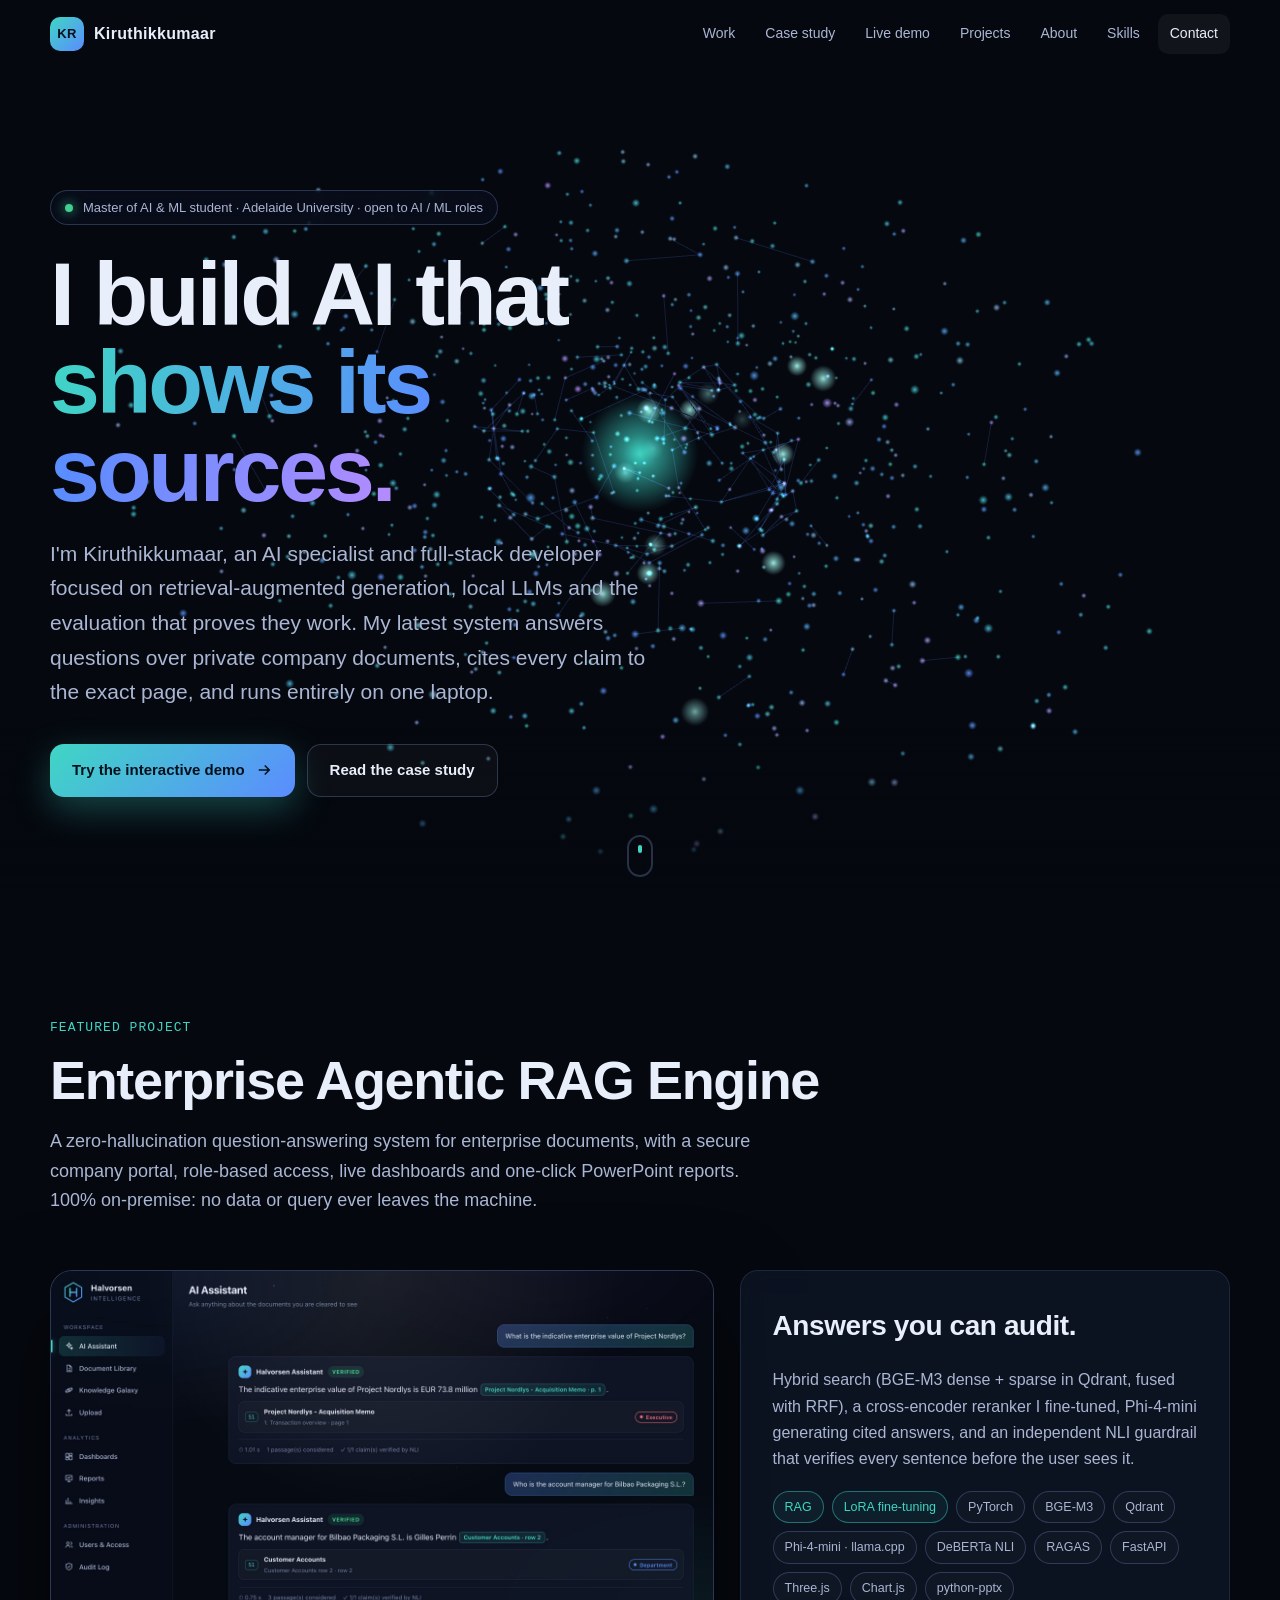
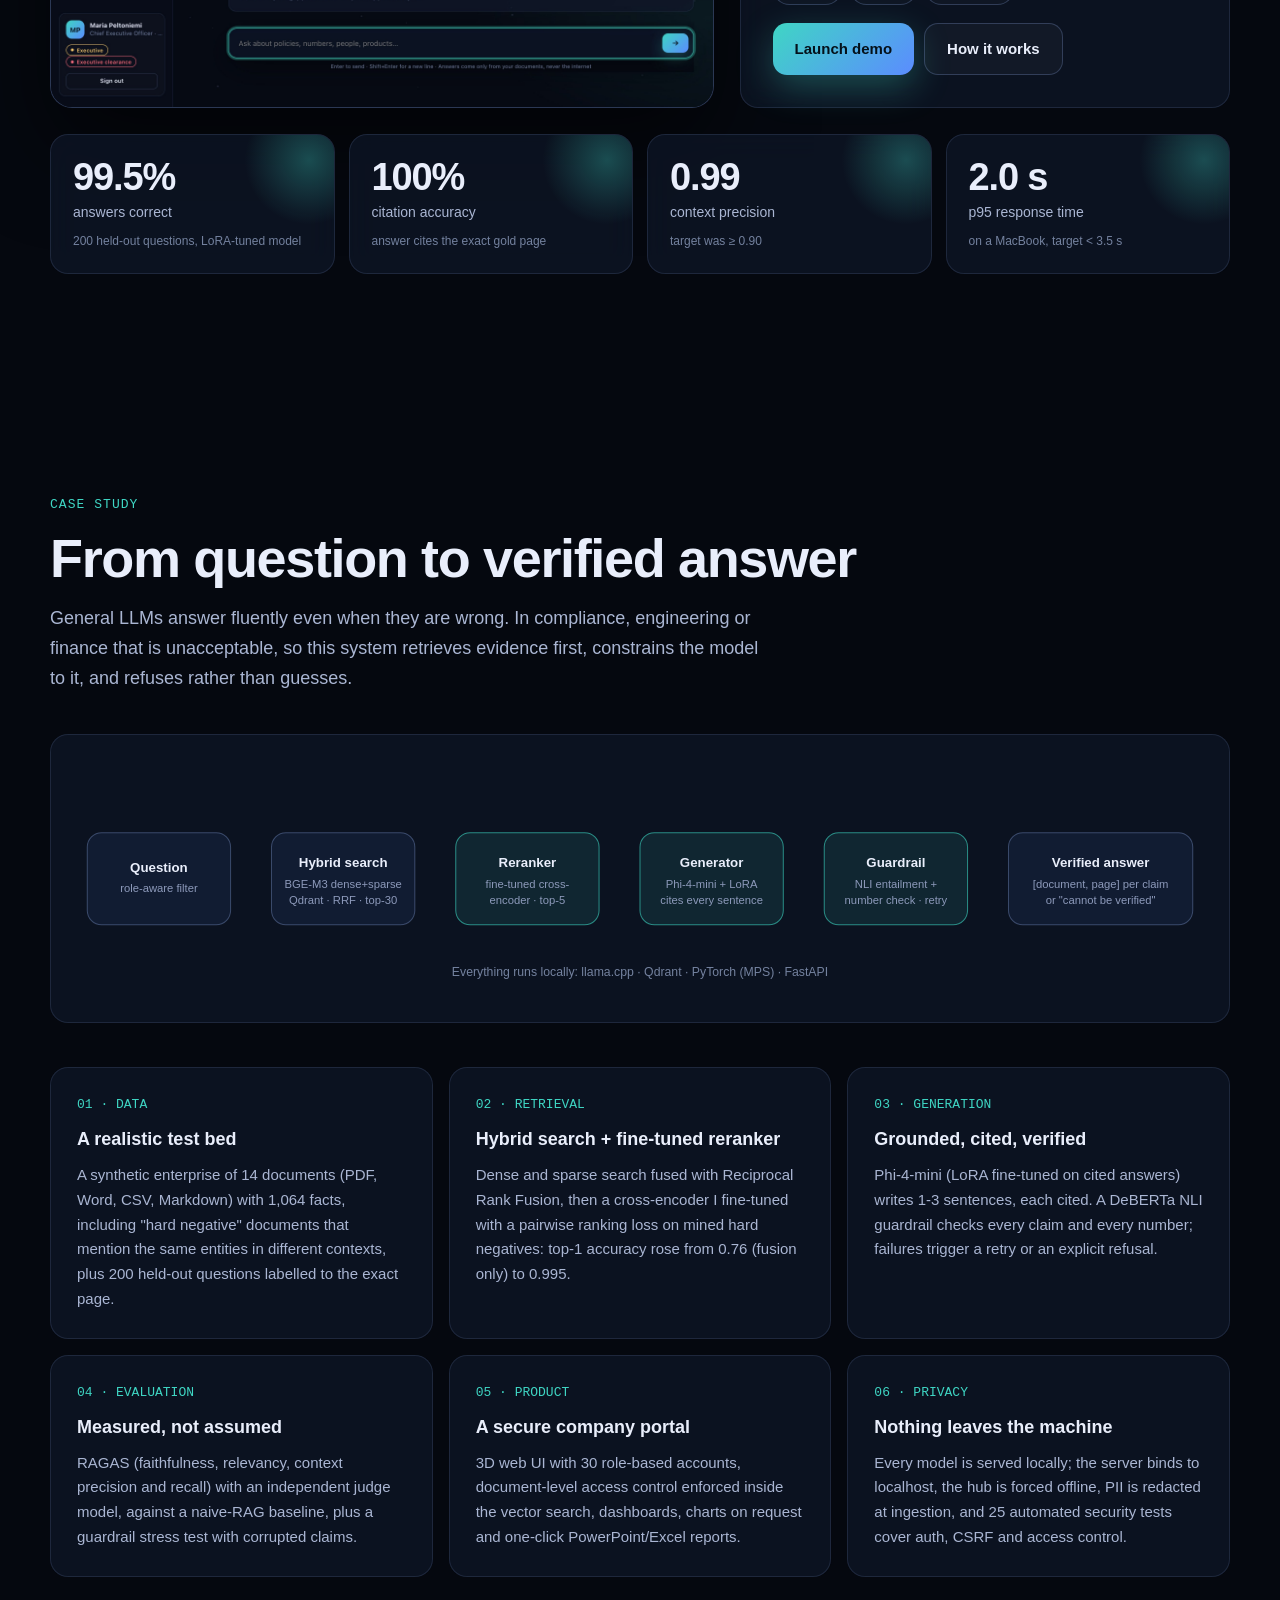
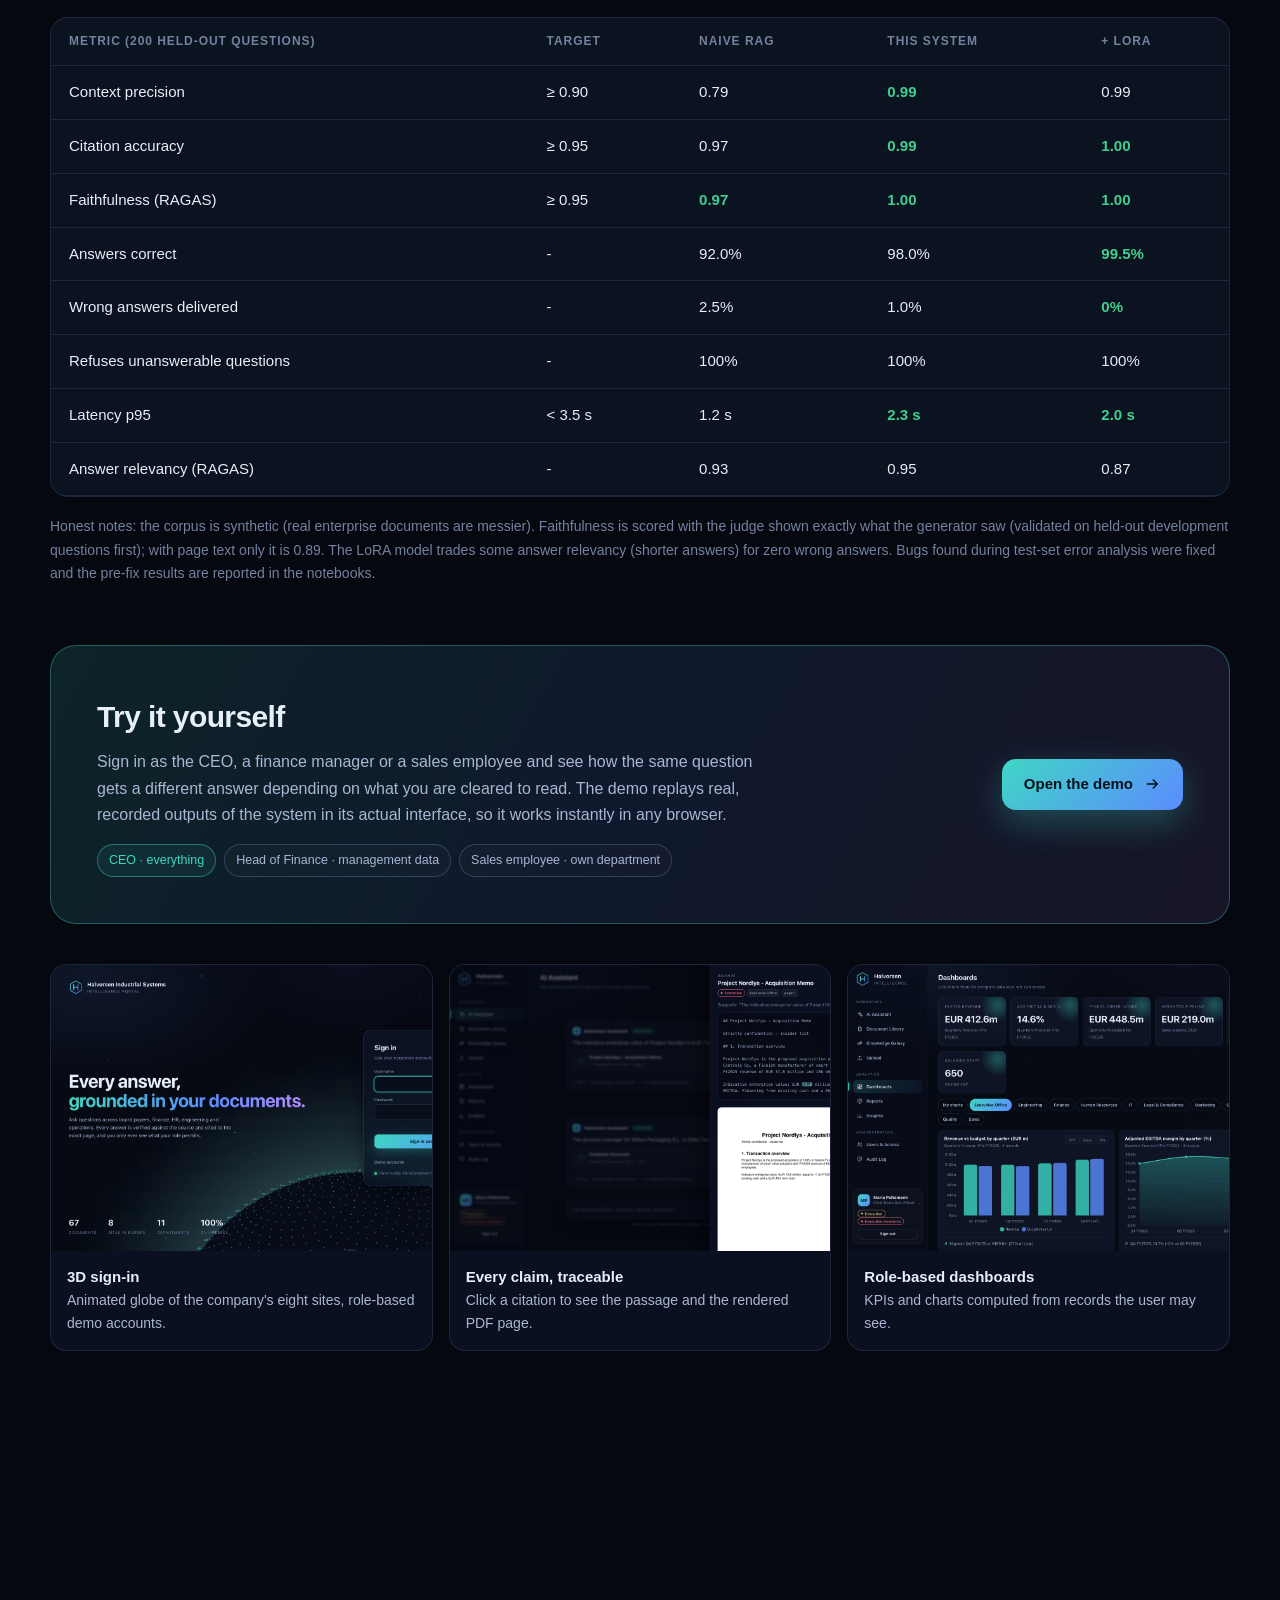
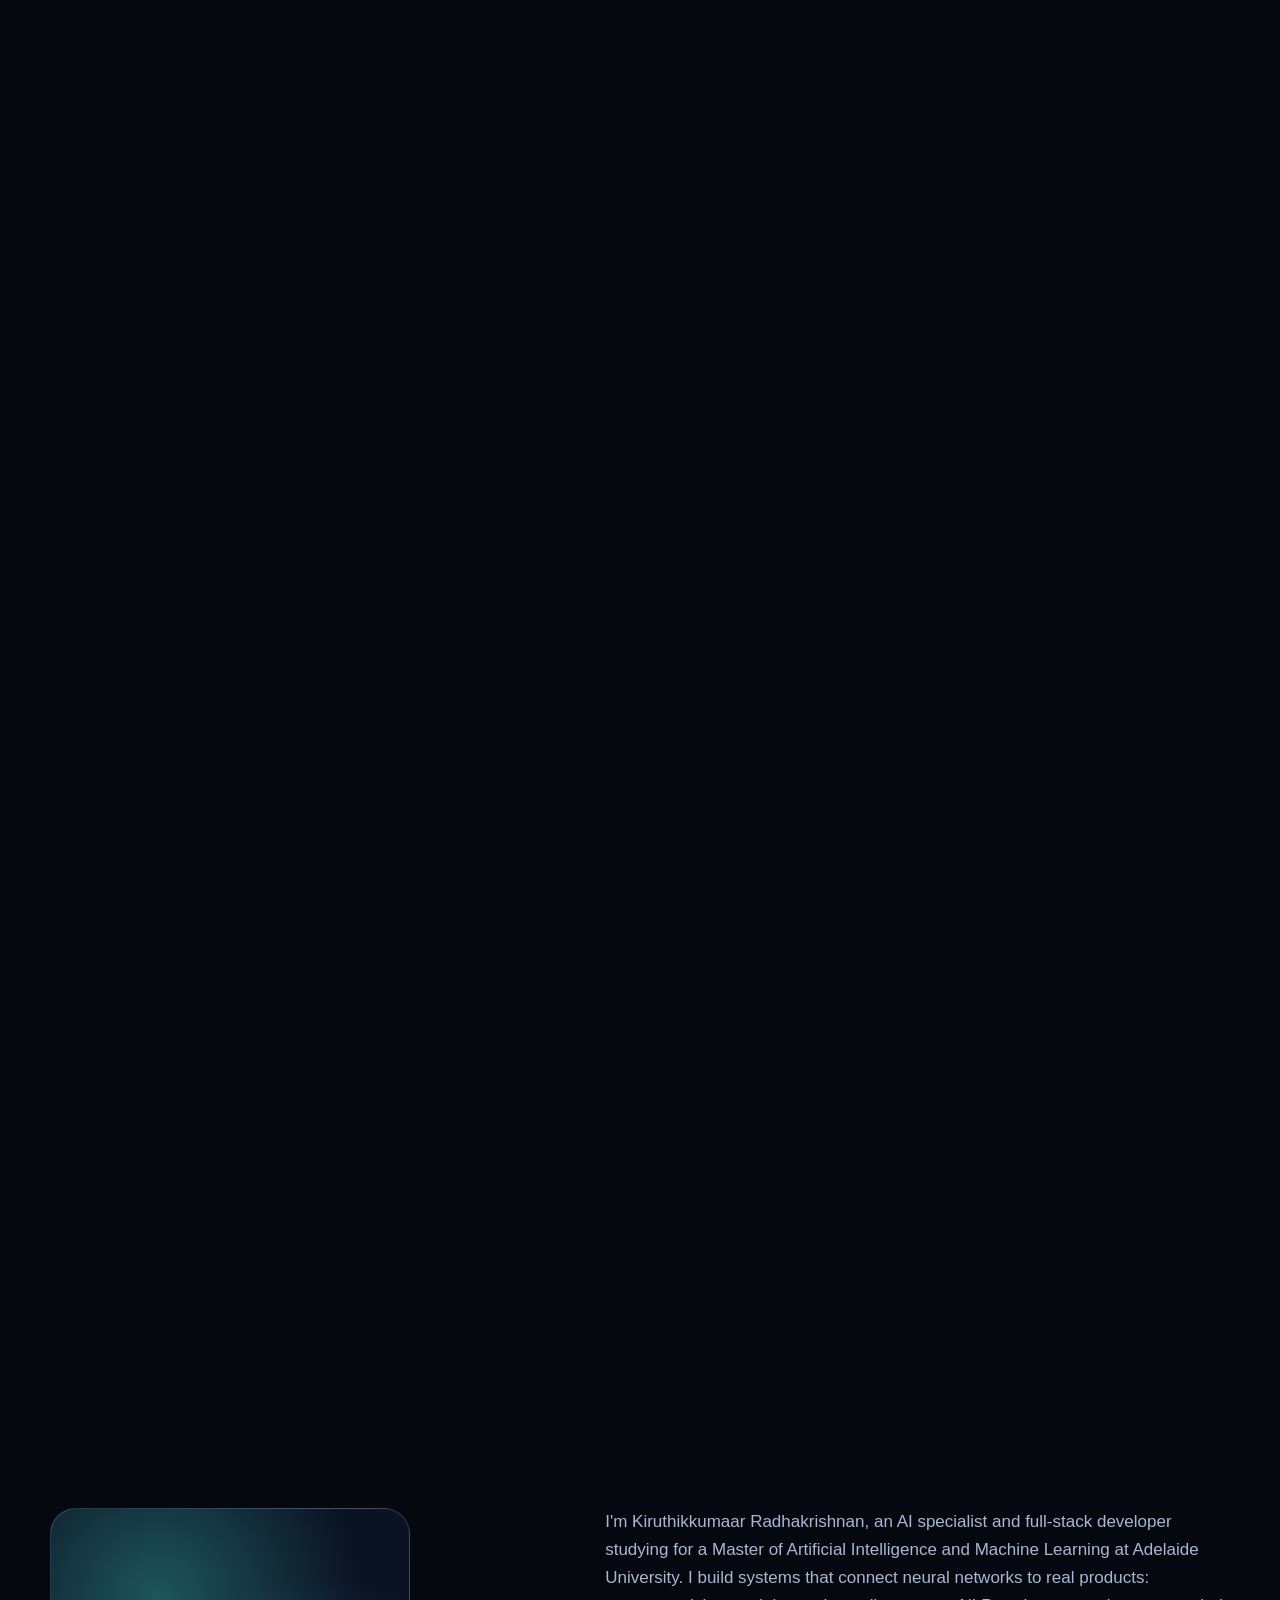
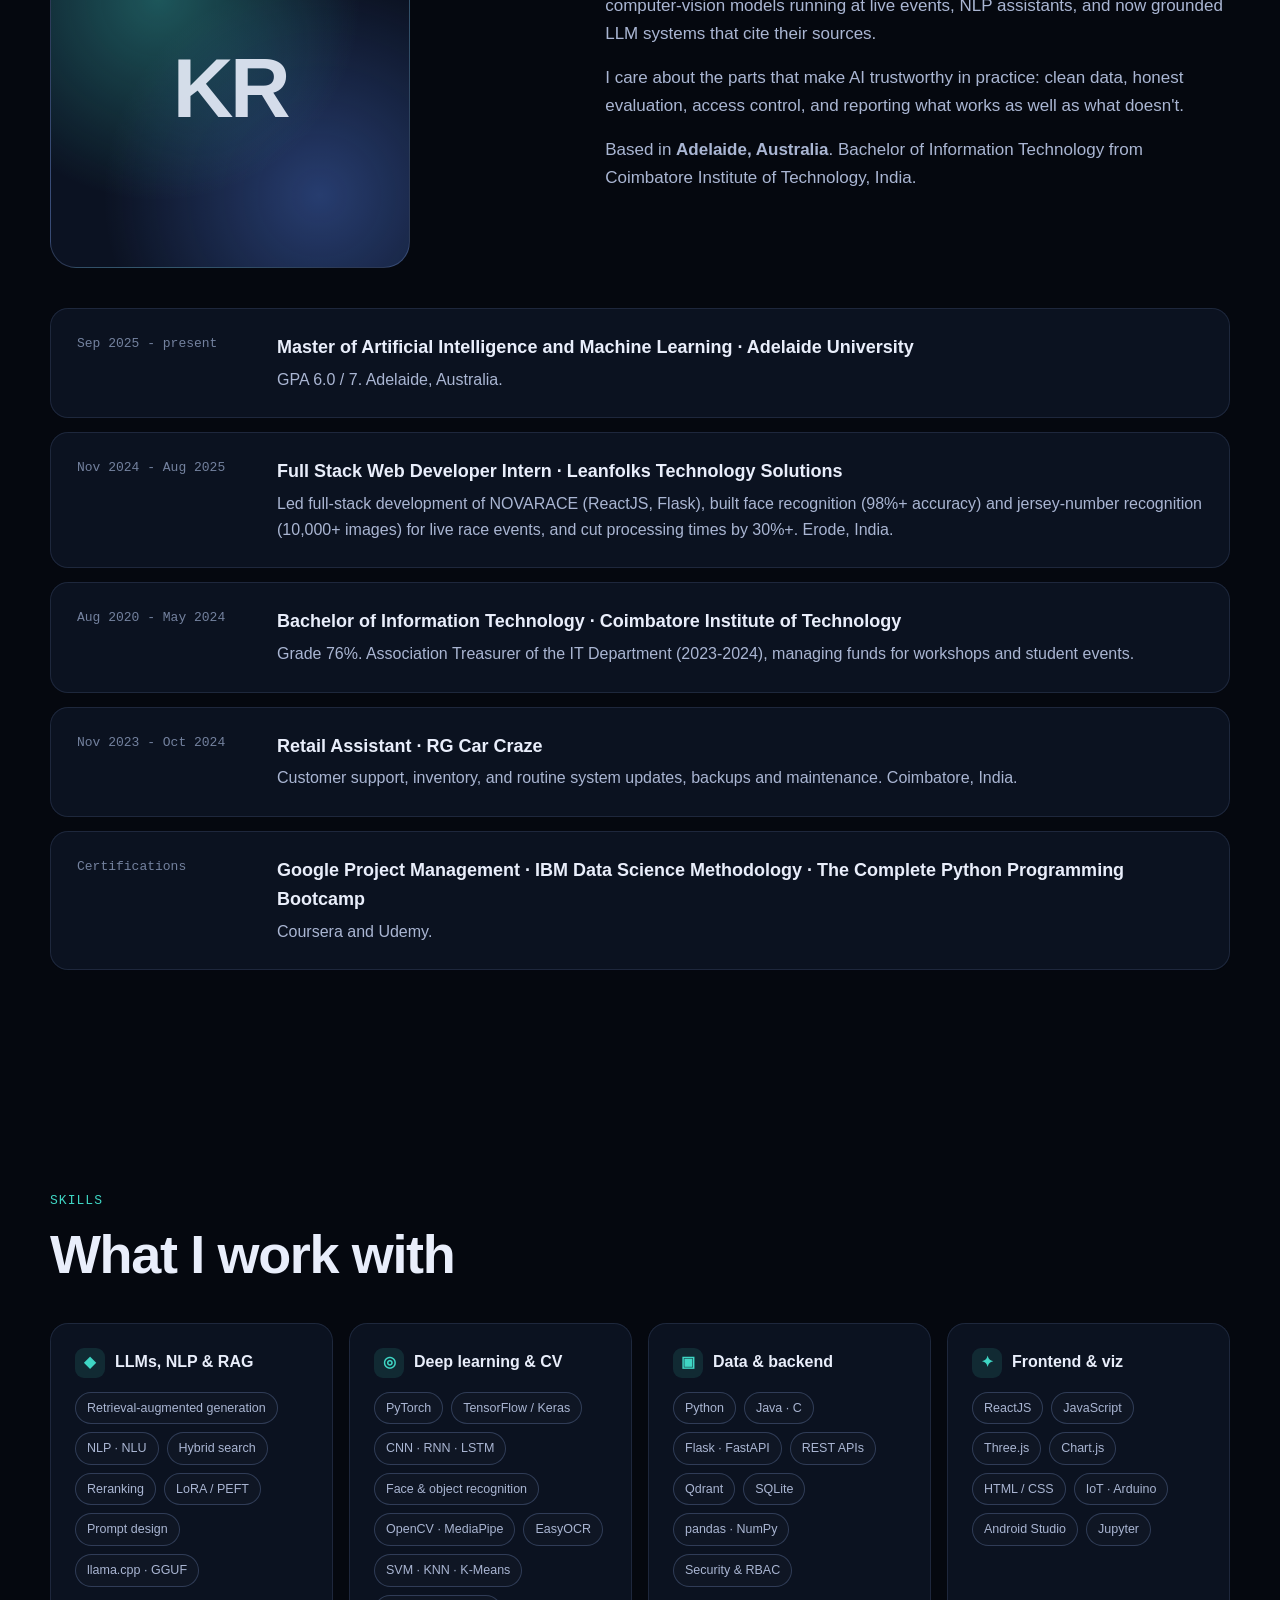
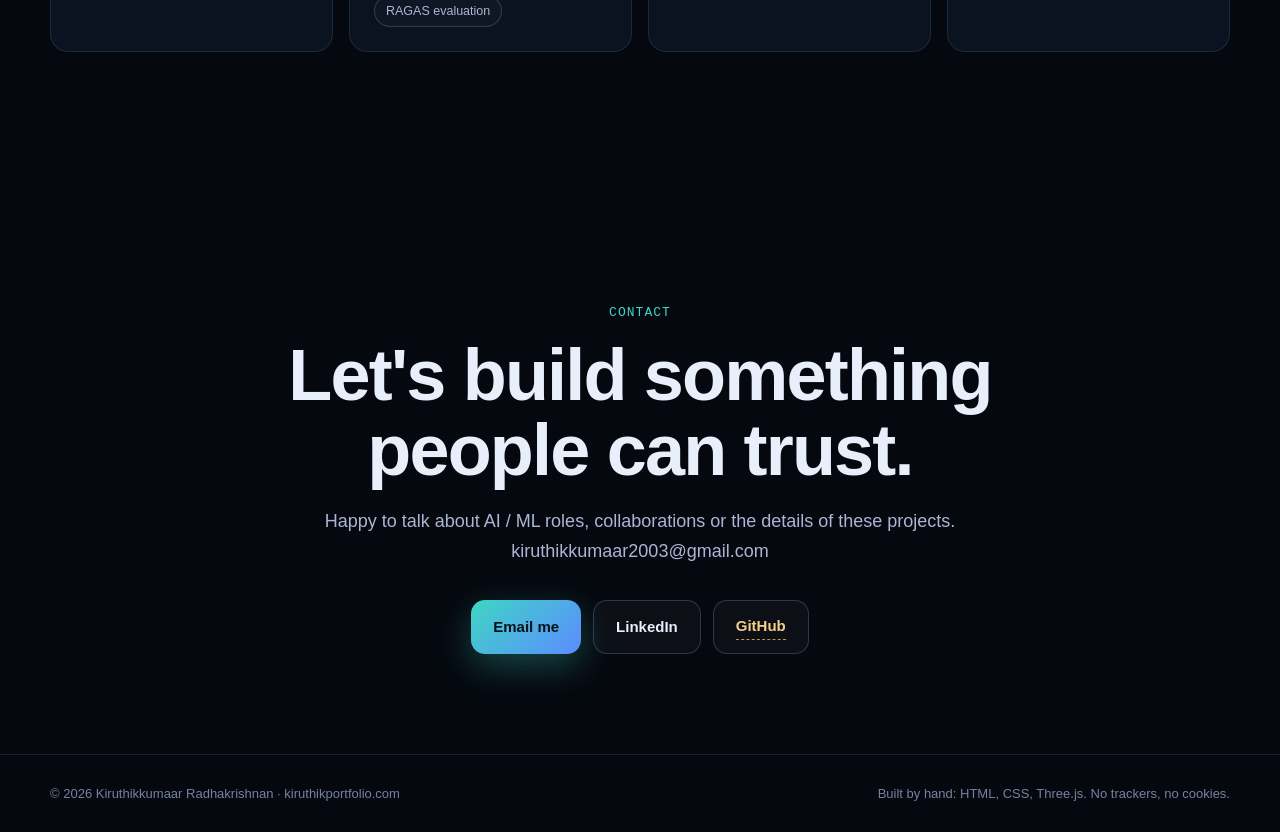
==== index.html @ 386f49ce "Portfolio site with interactive Enterprise Agentic RAG demo Co-Authored-By: Claude Opus 5.5 <noreply" ====
<!doctype html>
<html lang="en">
<head>
<meta charset="utf-8">
<meta name="viewport" content="width=device-width, initial-scale=1">
<title>Kiruthikkumaar Radhakrishnan · AI &amp; ML Engineer</title>
<meta name="description" content="Portfolio of Kiruthikkumaar Radhakrishnan - AI and full-stack engineer building grounded, verifiable LLM systems. Featured: Enterprise Agentic RAG Engine with an interactive demo.">
<meta property="og:title" content="Kiruthikkumaar Radhakrishnan · AI &amp; ML Engineer">
<meta property="og:description" content="Enterprise Agentic RAG Engine - zero-hallucination document intelligence that runs fully on-premise. Try the interactive demo.">
<meta property="og:image" content="https://kiruthikportfolio.com/assets/img/og.jpg">
<meta name="theme-color" content="#05080f">
<link rel="icon" href="data:image/svg+xml,%3Csvg xmlns='http://www.w3.org/2000/svg' viewBox='0 0 64 64'%3E%3Crect width='64' height='64' rx='16' fill='%233fd6c4'/%3E%3Ctext x='32' y='42' font-size='28' font-family='Arial' font-weight='700' text-anchor='middle' fill='%2304111a'%3EK%3C/text%3E%3C/svg%3E">
<link rel="stylesheet" href="assets/css/site.css">
</head>
<body>
<!-- Placeholders still to fill: elements with class="ph" (GitHub links). -->
<header class="nav" id="nav">
  <div class="wrap">
    <a class="logo" href="#top"><i>KR</i><span>Kiruthikkumaar</span></a>
    <nav id="menu">
      <a href="#work">Work</a><a href="#case">Case study</a><a href="#demo">Live demo</a><a href="#projects">Projects</a><a href="#about">About</a><a href="#skills">Skills</a><a href="#contact">Contact</a>
    </nav>
    <button class="menu-btn" id="menu-btn" aria-label="Menu">☰</button>
  </div>
</header>

<main id="top">
  <!-- ============================== HERO ============================== -->
  <section class="hero">
    <canvas id="hero3d" aria-hidden="true"></canvas>
    <div class="wrap">
      <span class="eyebrow"><b></b>Master of AI &amp; ML student · Adelaide University · open to AI / ML roles</span>
      <h1>I build AI that <span class="grad">shows its sources.</span></h1>
      <p class="lead">I'm Kiruthikkumaar, an AI specialist and full-stack developer focused on retrieval-augmented generation, local LLMs and the evaluation that proves they work. My latest system answers questions over private company documents, cites every claim to the exact page, and runs entirely on one laptop.</p>
      <div class="cta">
        <a class="btn primary" href="demo/">Try the interactive demo
          <svg viewBox="0 0 24 24" fill="none" stroke="currentColor" stroke-width="2"><path d="M5 12h13M13 6l6 6-6 6"/></svg></a>
        <a class="btn" href="#case">Read the case study</a>
      </div>
    </div>
    <div class="scroll-cue" aria-hidden="true"></div>
  </section>

  <!-- ============================== FEATURED WORK ============================== -->
  <section id="work">
    <div class="wrap">
      <div class="kicker reveal">Featured project</div>
      <h2 class="reveal">Enterprise Agentic RAG Engine</h2>
      <p class="sub reveal">A zero-hallucination question-answering system for enterprise documents, with a secure company portal, role-based access, live dashboards and one-click PowerPoint reports. 100% on-premise: no data or query ever leaves the machine.</p>

      <div class="feature">
        <a class="shot reveal" href="demo/" aria-label="Open the interactive demo"><img src="assets/img/portal-assistant.jpg" alt="The AI assistant answering with a verified, cited answer"><span class="glare"></span></a>
        <div class="card info reveal">
          <h3>Answers you can audit.</h3>
          <p>Hybrid search (BGE-M3 dense + sparse in Qdrant, fused with RRF), a cross-encoder reranker I fine-tuned, Phi-4-mini generating cited answers, and an independent NLI guardrail that verifies every sentence before the user sees it.</p>
          <div class="chips">
            <span class="chip hl">RAG</span><span class="chip hl">LoRA fine-tuning</span><span class="chip">PyTorch</span><span class="chip">BGE-M3</span><span class="chip">Qdrant</span>
            <span class="chip">Phi-4-mini · llama.cpp</span><span class="chip">DeBERTa NLI</span><span class="chip">RAGAS</span><span class="chip">FastAPI</span><span class="chip">Three.js</span><span class="chip">Chart.js</span><span class="chip">python-pptx</span>
          </div>
          <div style="display:flex;gap:10px;flex-wrap:wrap;margin-top:auto">
            <a class="btn primary" href="demo/">Launch demo</a>
            <a class="btn" href="#case">How it works</a>
          </div>
        </div>
      </div>

      <div class="metrics">
        <div class="card metric reveal"><b data-count="99.5" data-suffix="%">0</b><span>answers correct</span><small>200 held-out questions, LoRA-tuned model</small></div>
        <div class="card metric reveal"><b data-count="100" data-suffix="%">0</b><span>citation accuracy</span><small>answer cites the exact gold page</small></div>
        <div class="card metric reveal"><b data-count="0.99" data-dec="2">0</b><span>context precision</span><small>target was ≥ 0.90</small></div>
        <div class="card metric reveal"><b data-count="2.0" data-dec="1" data-suffix=" s">0</b><span>p95 response time</span><small>on a MacBook, target &lt; 3.5 s</small></div>
      </div>
    </div>
  </section>

  <!-- ============================== CASE STUDY ============================== -->
  <section id="case">
    <div class="wrap">
      <div class="kicker reveal">Case study</div>
      <h2 class="reveal">From question to verified answer</h2>
      <p class="sub reveal">General LLMs answer fluently even when they are wrong. In compliance, engineering or finance that is unacceptable, so this system retrieves evidence first, constrains the model to it, and refuses rather than guesses.</p>

      <div class="card arch reveal">
        <svg viewBox="0 0 1100 230" role="img" aria-label="Pipeline: question, hybrid retrieval, reranker, generator, guardrail, cited answer">
          <defs><linearGradient id="flowgrad" x1="0" x2="1"><stop offset="0" stop-color="#3fd6c4"/><stop offset="1" stop-color="#5b8cff"/></linearGradient></defs>
          <path class="flow" d="M150 115 H190 M330 115 H370 M510 115 H550 M690 115 H730 M870 115 H910"/>
          <g class="node"><rect x="10" y="70" width="140" height="90" rx="14"/><text x="80" y="108" text-anchor="middle">Question</text><text class="s" x="80" y="128" text-anchor="middle">role-aware filter</text></g>
          <g class="node"><rect x="190" y="70" width="140" height="90" rx="14"/><text x="260" y="104" text-anchor="middle">Hybrid search</text><text class="s" x="260" y="124" text-anchor="middle">BGE-M3 dense+sparse</text><text class="s" x="260" y="140" text-anchor="middle">Qdrant · RRF · top-30</text></g>
          <g class="node ai"><rect x="370" y="70" width="140" height="90" rx="14"/><text x="440" y="104" text-anchor="middle">Reranker</text><text class="s" x="440" y="124" text-anchor="middle">fine-tuned cross-</text><text class="s" x="440" y="140" text-anchor="middle">encoder · top-5</text></g>
          <g class="node ai"><rect x="550" y="70" width="140" height="90" rx="14"/><text x="620" y="104" text-anchor="middle">Generator</text><text class="s" x="620" y="124" text-anchor="middle">Phi-4-mini + LoRA</text><text class="s" x="620" y="140" text-anchor="middle">cites every sentence</text></g>
          <g class="node ai"><rect x="730" y="70" width="140" height="90" rx="14"/><text x="800" y="104" text-anchor="middle">Guardrail</text><text class="s" x="800" y="124" text-anchor="middle">NLI entailment +</text><text class="s" x="800" y="140" text-anchor="middle">number check · retry</text></g>
          <g class="node"><rect x="910" y="70" width="180" height="90" rx="14"/><text x="1000" y="104" text-anchor="middle">Verified answer</text><text class="s" x="1000" y="124" text-anchor="middle">[document, page] per claim</text><text class="s" x="1000" y="140" text-anchor="middle">or "cannot be verified"</text></g>
          <text x="550" y="210" text-anchor="middle" fill="#74829f" font-size="12">Everything runs locally: llama.cpp · Qdrant · PyTorch (MPS) · FastAPI</text>
        </svg>
      </div>

      <div class="steps">
        <div class="card step reveal"><div class="n">01 · DATA</div><h4>A realistic test bed</h4><p>A synthetic enterprise of 14 documents (PDF, Word, CSV, Markdown) with 1,064 facts, including "hard negative" documents that mention the same entities in different contexts, plus 200 held-out questions labelled to the exact page.</p></div>
        <div class="card step reveal"><div class="n">02 · RETRIEVAL</div><h4>Hybrid search + fine-tuned reranker</h4><p>Dense and sparse search fused with Reciprocal Rank Fusion, then a cross-encoder I fine-tuned with a pairwise ranking loss on mined hard negatives: top-1 accuracy rose from 0.76 (fusion only) to 0.995.</p></div>
        <div class="card step reveal"><div class="n">03 · GENERATION</div><h4>Grounded, cited, verified</h4><p>Phi-4-mini (LoRA fine-tuned on cited answers) writes 1-3 sentences, each cited. A DeBERTa NLI guardrail checks every claim and every number; failures trigger a retry or an explicit refusal.</p></div>
        <div class="card step reveal"><div class="n">04 · EVALUATION</div><h4>Measured, not assumed</h4><p>RAGAS (faithfulness, relevancy, context precision and recall) with an independent judge model, against a naive-RAG baseline, plus a guardrail stress test with corrupted claims.</p></div>
        <div class="card step reveal"><div class="n">05 · PRODUCT</div><h4>A secure company portal</h4><p>3D web UI with 30 role-based accounts, document-level access control enforced inside the vector search, dashboards, charts on request and one-click PowerPoint/Excel reports.</p></div>
        <div class="card step reveal"><div class="n">06 · PRIVACY</div><h4>Nothing leaves the machine</h4><p>Every model is served locally; the server binds to localhost, the hub is forced offline, PII is redacted at ingestion, and 25 automated security tests cover auth, CSRF and access control.</p></div>
      </div>

      <div class="card results reveal">
        <table>
          <thead><tr><th>Metric (200 held-out questions)</th><th>Target</th><th>Naive RAG</th><th>This system</th><th>+ LoRA</th></tr></thead>
          <tbody id="results-body">
            <tr><td>Context precision</td><td>≥ 0.90</td><td class="num">0.79</td><td class="num"><span class="ok">0.99</span></td><td class="num">0.99</td></tr>
            <tr><td>Citation accuracy</td><td>≥ 0.95</td><td class="num">0.97</td><td class="num"><span class="ok">0.99</span></td><td class="num"><span class="ok">1.00</span></td></tr>
            <tr><td>Faithfulness (RAGAS)</td><td>≥ 0.95</td><td class="num" data-k="faith_naive">…</td><td class="num" data-k="faith_full">…</td><td class="num" data-k="faith_lora">…</td></tr>
            <tr><td>Answers correct</td><td>-</td><td class="num">92.0%</td><td class="num">98.0%</td><td class="num"><span class="ok">99.5%</span></td></tr>
            <tr><td>Wrong answers delivered</td><td>-</td><td class="num">2.5%</td><td class="num">1.0%</td><td class="num"><span class="ok">0%</span></td></tr>
            <tr><td>Refuses unanswerable questions</td><td>-</td><td class="num">100%</td><td class="num">100%</td><td class="num">100%</td></tr>
            <tr><td>Latency p95</td><td>&lt; 3.5 s</td><td class="num">1.2 s</td><td class="num"><span class="ok">2.3 s</span></td><td class="num"><span class="ok">2.0 s</span></td></tr>
            <tr><td>Answer relevancy (RAGAS)</td><td>-</td><td class="num">0.93</td><td class="num">0.95</td><td class="num">0.87</td></tr>
          </tbody>
        </table>
      </div>
      <p class="note reveal">Honest notes: the corpus is synthetic (real enterprise documents are messier). Faithfulness is scored with the judge shown exactly what the generator saw (validated on held-out development questions first); with page text only it is 0.89. The LoRA model trades some answer relevancy (shorter answers) for zero wrong answers. Bugs found during test-set error analysis were fixed and the pre-fix results are reported in the notebooks.</p>

      <div class="demo-band reveal" id="demo">
        <div>
          <h3>Try it yourself</h3>
          <p>Sign in as the CEO, a finance manager or a sales employee and see how the same question gets a different answer depending on what you are cleared to read. The demo replays real, recorded outputs of the system in its actual interface, so it works instantly in any browser.</p>
          <div class="roles"><span class="chip hl">CEO · everything</span><span class="chip">Head of Finance · management data</span><span class="chip">Sales employee · own department</span></div>
        </div>
        <a class="btn primary" href="demo/">Open the demo
          <svg viewBox="0 0 24 24" fill="none" stroke="currentColor" stroke-width="2"><path d="M5 12h13M13 6l6 6-6 6"/></svg></a>
      </div>

      <div class="gallery">
        <figure class="reveal"><img src="assets/img/portal-login.jpg" alt="3D sign-in page with globe of company sites" loading="lazy"><figcaption><b>3D sign-in</b>Animated globe of the company's eight sites, role-based demo accounts.</figcaption></figure>
        <figure class="reveal"><img src="assets/img/portal-citation.jpg" alt="Source drawer showing the cited PDF page" loading="lazy"><figcaption><b>Every claim, traceable</b>Click a citation to see the passage and the rendered PDF page.</figcaption></figure>
        <figure class="reveal"><img src="assets/img/portal-dashboard.jpg" alt="Executive dashboard with KPI tiles and charts" loading="lazy"><figcaption><b>Role-based dashboards</b>KPIs and charts computed from records the user may see.</figcaption></figure>
        <figure class="reveal"><img src="assets/img/portal-chart.jpg" alt="Chart generated in the assistant chat" loading="lazy"><figcaption><b>Charts on request</b>"Top 10 customers by revenue as a chart" - computed, never generated.</figcaption></figure>
        <figure class="reveal"><img src="assets/img/portal-galaxy.jpg" alt="3D knowledge galaxy of documents" loading="lazy"><figcaption><b>Knowledge galaxy</b>Accessible documents in 3D, clustered by department.</figcaption></figure>
        <figure class="reveal"><img src="assets/img/portal-reports.jpg" alt="One-click PowerPoint and Excel reports" loading="lazy"><figcaption><b>One-click reports</b>Board-ready PowerPoint decks with editable charts.</figcaption></figure>
      </div>
    </div>
  </section>

  <!-- ============================== MORE PROJECTS ============================== -->
  <section id="projects">
    <div class="wrap">
      <div class="kicker reveal">More projects</div>
      <h2 class="reveal">Computer vision, NLP and full-stack AI</h2>
      <p class="sub reveal">Systems I have built in industry and at university, from face recognition at live events to voice assistants.</p>
      <div class="steps">
        <div class="card step reveal"><div class="n">LEANFOLKS · PRODUCTION</div><h4>NOVARACE race platform</h4><p>Full-stack race management platform (ReactJS + Flask) serving thousands of users; optimised databases and APIs cut image retrieval and race-timing processing by 30%+.</p>
          <div class="chips" style="margin-top:14px"><span class="chip">ReactJS</span><span class="chip">Flask</span><span class="chip">REST APIs</span></div></div>
        <div class="card step reveal"><div class="n">LEANFOLKS · COMPUTER VISION</div><h4>Face recognition for live events</h4><p>Participant identification with HOG, linear SVM and deep metric learning (ResNet), reaching 98%+ accuracy during live races.</p>
          <div class="chips" style="margin-top:14px"><span class="chip">HOG</span><span class="chip">SVM</span><span class="chip">ResNet</span><span class="chip">Deep metric learning</span></div></div>
        <div class="card step reveal"><div class="n">LEANFOLKS · OCR</div><h4>Jersey number recognition</h4><p>K-Means, HOG + ELM and EasyOCR pipeline that processes 10,000+ race photos automatically with minimal manual work.</p>
          <div class="chips" style="margin-top:14px"><span class="chip">EasyOCR</span><span class="chip">K-Means</span><span class="chip">ELM</span></div></div>
        <div class="card step reveal"><div class="n">UNIVERSITY · FINANCE</div><h4>Invest With Confidence</h4><p>Next-day stock price forecasting with LSTM and dense networks on decades of market data (YFinance), combined with news sentiment from NLTK VADER.</p>
          <div class="chips" style="margin-top:14px"><span class="chip">Keras LSTM</span><span class="chip">Time series</span><span class="chip">NLP sentiment</span></div></div>
        <div class="card step reveal"><div class="n">UNIVERSITY · POSE ESTIMATION</div><h4>AI Fitness Tracker</h4><p>Real-time form checking and rep counting for squats, push-ups and planks with MediaPipe BlazePose and OpenCV, spoken feedback and a SQLite workout log.</p>
          <div class="chips" style="margin-top:14px"><span class="chip">MediaPipe</span><span class="chip">OpenCV</span><span class="chip">pyttsx3</span></div></div>
        <div class="card step reveal"><div class="n">UNIVERSITY · NLU</div><h4>Multilingual voice shopping assistant</h4><p>Intent recognition with neural networks, TF-IDF and Naive Bayes, a multilingual speech interface and voice-driven product recommendations.</p>
          <div class="chips" style="margin-top:14px"><span class="chip">TensorFlow</span><span class="chip">NLU</span><span class="chip">Speech</span></div></div>
      </div>
    </div>
  </section>

  <!-- ============================== ABOUT ============================== -->
  <section id="about">
    <div class="wrap">
      <div class="kicker reveal">About</div>
      <h2 class="reveal">Engineering trust into AI</h2>
      <div class="about">
        <div class="portrait reveal" aria-hidden="true">KR</div>
        <div class="reveal">
          <p>I'm Kiruthikkumaar Radhakrishnan, an AI specialist and full-stack developer studying for a Master of Artificial Intelligence and Machine Learning at Adelaide University. I build systems that connect neural networks to real products: computer-vision models running at live events, NLP assistants, and now grounded LLM systems that cite their sources.</p>
          <p>I care about the parts that make AI trustworthy in practice: clean data, honest evaluation, access control, and reporting what works as well as what doesn't.</p>
          <p>Based in <b>Adelaide, Australia</b>. Bachelor of Information Technology from Coimbatore Institute of Technology, India.</p>
        </div>
      </div>
      <div class="timeline" id="experience">
        <div class="card tl reveal"><div class="when">Sep 2025 - present</div><div><h4>Master of Artificial Intelligence and Machine Learning · Adelaide University</h4><p>GPA 6.0 / 7. Adelaide, Australia.</p></div></div>
        <div class="card tl reveal"><div class="when">Nov 2024 - Aug 2025</div><div><h4>Full Stack Web Developer Intern · Leanfolks Technology Solutions</h4><p>Led full-stack development of NOVARACE (ReactJS, Flask), built face recognition (98%+ accuracy) and jersey-number recognition (10,000+ images) for live race events, and cut processing times by 30%+. Erode, India.</p></div></div>
        <div class="card tl reveal"><div class="when">Aug 2020 - May 2024</div><div><h4>Bachelor of Information Technology · Coimbatore Institute of Technology</h4><p>Grade 76%. Association Treasurer of the IT Department (2023-2024), managing funds for workshops and student events.</p></div></div>
        <div class="card tl reveal"><div class="when">Nov 2023 - Oct 2024</div><div><h4>Retail Assistant · RG Car Craze</h4><p>Customer support, inventory, and routine system updates, backups and maintenance. Coimbatore, India.</p></div></div>
        <div class="card tl reveal"><div class="when">Certifications</div><div><h4>Google Project Management · IBM Data Science Methodology · The Complete Python Programming Bootcamp</h4><p>Coursera and Udemy.</p></div></div>
      </div>
    </div>
  </section>

  <!-- ============================== SKILLS ============================== -->
  <section id="skills">
    <div class="wrap">
      <div class="kicker reveal">Skills</div>
      <h2 class="reveal">What I work with</h2>
      <div class="skills">
        <div class="card skill reveal"><h4><i>◆</i>LLMs, NLP &amp; RAG</h4><div class="chips"><span class="chip">Retrieval-augmented generation</span><span class="chip">NLP · NLU</span><span class="chip">Hybrid search</span><span class="chip">Reranking</span><span class="chip">LoRA / PEFT</span><span class="chip">Prompt design</span><span class="chip">llama.cpp · GGUF</span></div></div>
        <div class="card skill reveal"><h4><i>◎</i>Deep learning &amp; CV</h4><div class="chips"><span class="chip">PyTorch</span><span class="chip">TensorFlow / Keras</span><span class="chip">CNN · RNN · LSTM</span><span class="chip">Face &amp; object recognition</span><span class="chip">OpenCV · MediaPipe</span><span class="chip">EasyOCR</span><span class="chip">SVM · KNN · K-Means</span><span class="chip">RAGAS evaluation</span></div></div>
        <div class="card skill reveal"><h4><i>▣</i>Data &amp; backend</h4><div class="chips"><span class="chip">Python</span><span class="chip">Java · C</span><span class="chip">Flask · FastAPI</span><span class="chip">REST APIs</span><span class="chip">Qdrant</span><span class="chip">SQLite</span><span class="chip">pandas · NumPy</span><span class="chip">Security &amp; RBAC</span></div></div>
        <div class="card skill reveal"><h4><i>✦</i>Frontend &amp; viz</h4><div class="chips"><span class="chip">ReactJS</span><span class="chip">JavaScript</span><span class="chip">Three.js</span><span class="chip">Chart.js</span><span class="chip">HTML / CSS</span><span class="chip">IoT · Arduino</span><span class="chip">Android Studio</span><span class="chip">Jupyter</span></div></div>
      </div>
    </div>
  </section>

  <!-- ============================== CONTACT ============================== -->
  <section class="contact" id="contact">
    <div class="wrap">
      <div class="kicker reveal">Contact</div>
      <h2 class="reveal">Let's build something<br>people can trust.</h2>
      <p class="sub reveal" style="margin:0 auto">Happy to talk about AI / ML roles, collaborations or the details of these projects. kiruthikkumaar2003@gmail.com</p>
      <div class="links reveal">
        <a class="btn primary" href="mailto:kiruthikkumaar2003@gmail.com">Email me</a>
        <a class="btn" href="https://www.linkedin.com/in/kiruthikkumaar-r/" target="_blank" rel="noopener">LinkedIn</a>
        <a class="btn" href="https://github.com/YOUR-USERNAME" title="Edit: GitHub URL"><span class="ph">GitHub</span></a>
      </div>
    </div>
  </section>
</main>

<footer><div class="wrap"><span>© <span id="year"></span> Kiruthikkumaar Radhakrishnan · kiruthikportfolio.com</span><span>Built by hand: HTML, CSS, Three.js. No trackers, no cookies.</span></div></footer>
<script type="module" src="assets/js/site.js"></script>
</body>
</html>
---- assets/css/site.css ----
:root {
  --bg: #05080f; --bg2: #0a1020; --panel: rgba(15, 23, 41, .7); --line: rgba(140, 170, 230, .14); --line2: rgba(140, 170, 230, .26);
  --ink: #e9eefb; --ink2: #aab6d3; --ink3: #74829f; --a: #3fd6c4; --b: #5b8cff; --c: #b48cff; --glow: rgba(63, 214, 196, .3);
  --font: -apple-system, BlinkMacSystemFont, "SF Pro Display", "Segoe UI", Inter, Roboto, "Helvetica Neue", sans-serif;
  --mono: "SF Mono", ui-monospace, Menlo, Consolas, monospace; --ease: cubic-bezier(.2, .8, .2, 1); --r: 18px;
}
* { box-sizing: border-box; }
html { scroll-behavior: smooth; }
body { margin: 0; background: var(--bg); color: var(--ink); font: 16px/1.65 var(--font); -webkit-font-smoothing: antialiased; overflow-x: hidden; }
a { color: inherit; }
img { max-width: 100%; display: block; }
::selection { background: var(--glow); }
.wrap { width: min(1180px, calc(100% - 32px)); margin: 0 auto; }
.ph { border-bottom: 1px dashed rgba(242, 184, 75, .8); color: #f6cf86; cursor: help; }   /* placeholder text to replace */

/* nav */
.nav { position: fixed; inset: 0 0 auto; z-index: 50; transition: background .3s, border-color .3s, backdrop-filter .3s; border-bottom: 1px solid transparent; }
.nav.scrolled { background: rgba(5, 8, 15, .72); backdrop-filter: blur(16px) saturate(150%); -webkit-backdrop-filter: blur(16px) saturate(150%); border-color: var(--line); }
.nav .wrap { display: flex; align-items: center; gap: 28px; height: 68px; }
.logo { display: flex; align-items: center; gap: 10px; font-weight: 700; text-decoration: none; letter-spacing: .02em; }
.logo i { width: 34px; height: 34px; border-radius: 10px; display: grid; place-items: center; font-style: normal; font-size: 13px; color: #04111a;
  background: linear-gradient(135deg, var(--a), var(--b)); }
.nav nav { margin-left: auto; display: flex; gap: 6px; }
.nav nav a { text-decoration: none; color: var(--ink2); font-size: 14px; padding: 8px 12px; border-radius: 10px; transition: color .2s, background .2s; }
.nav nav a:hover, .nav nav a.on { color: var(--ink); background: rgba(255, 255, 255, .05); }
.btn { display: inline-flex; align-items: center; gap: 10px; padding: 13px 22px; border-radius: 14px; font-weight: 600; text-decoration: none; font-size: 15px;
  border: 1px solid var(--line2); background: rgba(255, 255, 255, .03); transition: transform .2s var(--ease), box-shadow .2s, border-color .2s, background .2s; }
.btn:hover { transform: translateY(-2px); border-color: var(--a); }
.btn.primary { border: 0; color: #04111a; background: linear-gradient(135deg, var(--a), var(--b)); box-shadow: 0 12px 36px rgba(63, 214, 196, .3); }
.btn.primary:hover { box-shadow: 0 18px 46px rgba(63, 214, 196, .45); }
.btn svg { width: 18px; height: 18px; }
.menu-btn { display: none; }

/* hero */
.hero { position: relative; min-height: 100vh; display: flex; align-items: center; overflow: hidden; }
#hero3d { position: absolute; inset: 0; width: 100%; height: 100%; }
.hero::after { content: ""; position: absolute; inset: auto 0 0; height: 180px; background: linear-gradient(transparent, var(--bg)); pointer-events: none; }
.hero .wrap { position: relative; z-index: 2; padding-top: 80px; pointer-events: none; }
.hero .wrap > * { pointer-events: auto; }
.eyebrow { display: inline-flex; align-items: center; gap: 10px; padding: 6px 14px; border-radius: 99px; border: 1px solid var(--line2); background: rgba(10, 16, 32, .6);
  font-size: 13px; color: var(--ink2); backdrop-filter: blur(8px); }
.eyebrow b { width: 8px; height: 8px; border-radius: 50%; background: #3fcf8e; box-shadow: 0 0 12px #3fcf8e; }
.hero h1 { font-size: clamp(42px, 7vw, 92px); line-height: .98; letter-spacing: -.035em; margin: 26px 0 22px; font-weight: 750; max-width: 13ch; }
.hero h1 .grad { background: linear-gradient(100deg, var(--a), var(--b) 55%, var(--c)); -webkit-background-clip: text; background-clip: text; color: transparent; }
.hero p.lead { font-size: clamp(17px, 1.8vw, 21px); color: var(--ink2); max-width: 620px; margin: 0 0 34px; }
.hero .cta { display: flex; flex-wrap: wrap; gap: 12px; }
.scroll-cue { position: absolute; left: 50%; bottom: 30px; z-index: 3; transform: translateX(-50%); width: 26px; height: 42px; border: 2px solid var(--line2); border-radius: 14px; }
.scroll-cue::after { content: ""; position: absolute; left: 50%; top: 8px; width: 4px; height: 8px; margin-left: -2px; border-radius: 2px; background: var(--a); animation: cue 1.8s infinite; }
@keyframes cue { 60% { transform: translateY(12px); opacity: 0; } 100% { opacity: 0; } }

/* sections */
section { padding: 110px 0; position: relative; }
.kicker { font-family: var(--mono); font-size: 13px; color: var(--a); letter-spacing: .08em; text-transform: uppercase; margin-bottom: 14px; }
h2 { font-size: clamp(32px, 4.5vw, 54px); line-height: 1.05; letter-spacing: -.025em; margin: 0 0 18px; }
.sub { color: var(--ink2); font-size: 18px; max-width: 720px; margin: 0; }
.reveal { opacity: 0; transform: translateY(26px); transition: opacity .9s var(--ease), transform .9s var(--ease); }
.reveal.in { opacity: 1; transform: none; }
.card { background: var(--panel); border: 1px solid var(--line); border-radius: var(--r); backdrop-filter: blur(14px); -webkit-backdrop-filter: blur(14px); }

/* featured project */
.feature { margin-top: 54px; display: grid; grid-template-columns: 1.15fr .85fr; gap: 26px; align-items: stretch; }
.shot { position: relative; overflow: hidden; border-radius: 22px; border: 1px solid var(--line2); background: #0a1020; transform-style: preserve-3d;
  transition: transform .3s var(--ease); box-shadow: 0 40px 90px rgba(0, 0, 0, .55); }
.shot img { width: 100%; height: 100%; object-fit: cover; object-position: left top; }
.shot .glare { position: absolute; inset: 0; background: radial-gradient(600px circle at var(--mx, 50%) var(--my, 0%), rgba(255, 255, 255, .08), transparent 40%); pointer-events: none; }
.feature .info { padding: 32px; display: flex; flex-direction: column; gap: 18px; }
.feature h3 { font-size: 28px; margin: 0; letter-spacing: -.015em; }
.feature p { margin: 0; color: var(--ink2); }
.chips { display: flex; flex-wrap: wrap; gap: 8px; }
.chip { font-size: 12.5px; padding: 5px 11px; border-radius: 99px; border: 1px solid var(--line2); color: var(--ink2); background: rgba(255, 255, 255, .02); }
.chip.hl { color: var(--a); border-color: rgba(63, 214, 196, .45); background: rgba(63, 214, 196, .07); }
.metrics { display: grid; grid-template-columns: repeat(4, 1fr); gap: 14px; margin-top: 26px; }
.metric { padding: 22px; position: relative; overflow: hidden; }
.metric::after { content: ""; position: absolute; right: -40px; top: -40px; width: 130px; height: 130px; border-radius: 50%; background: radial-gradient(var(--glow), transparent 70%); }
.metric b { display: block; font-size: 38px; letter-spacing: -.03em; line-height: 1.1; }
.metric span { color: var(--ink2); font-size: 14px; }
.metric small { display: block; color: var(--ink3); font-size: 12px; margin-top: 6px; }

/* architecture */
.arch { margin-top: 40px; padding: 26px; overflow-x: auto; }
.arch svg { width: 100%; min-width: 860px; height: auto; display: block; }
.arch .node rect { fill: rgba(91, 140, 255, .08); stroke: rgba(140, 170, 230, .35); }
.arch .node.ai rect { fill: rgba(63, 214, 196, .1); stroke: rgba(63, 214, 196, .6); }
.arch .node text { fill: #e9eefb; font: 600 13px var(--font); }
.arch .node text.s { fill: #8d9abb; font: 400 11px var(--font); }
.arch path.flow { stroke: url(#flowgrad); stroke-width: 2; fill: none; stroke-dasharray: 6 8; animation: flow 1.6s linear infinite; }
@keyframes flow { to { stroke-dashoffset: -28; } }

/* case study */
.steps { margin-top: 44px; display: grid; grid-template-columns: repeat(3, 1fr); gap: 16px; }
.step { padding: 26px; }
.step .n { font-family: var(--mono); color: var(--a); font-size: 13px; }
.step h4 { margin: 10px 0 8px; font-size: 18px; }
.step p { margin: 0; color: var(--ink2); font-size: 15px; }
.results { margin-top: 40px; overflow-x: auto; }
table { width: 100%; border-collapse: collapse; font-size: 15px; }
th, td { text-align: left; padding: 14px 18px; border-bottom: 1px solid var(--line); }
th { color: var(--ink3); font-size: 12px; text-transform: uppercase; letter-spacing: .08em; font-weight: 600; }
td.num { font-variant-numeric: tabular-nums; }
td .ok { color: #3fcf8e; font-weight: 700; } td .no { color: #ff8a80; font-weight: 700; }
.note { margin-top: 18px; color: var(--ink3); font-size: 14px; }

/* demo band */
.demo-band { margin-top: 60px; padding: 46px; display: grid; grid-template-columns: 1fr auto; gap: 30px; align-items: center; position: relative; overflow: hidden;
  background: linear-gradient(120deg, rgba(63, 214, 196, .14), rgba(91, 140, 255, .12) 50%, rgba(180, 140, 255, .1)); border: 1px solid rgba(63, 214, 196, .35); border-radius: 26px; }
.demo-band h3 { font-size: 30px; margin: 0 0 8px; letter-spacing: -.02em; }
.demo-band p { margin: 0; color: var(--ink2); max-width: 680px; }
.roles { display: flex; flex-wrap: wrap; gap: 8px; margin-top: 16px; }

/* showcase grid */
.gallery { margin-top: 40px; display: grid; grid-template-columns: repeat(3, 1fr); gap: 16px; }
.gallery figure { margin: 0; overflow: hidden; border-radius: 16px; border: 1px solid var(--line); background: #0a1020; transition: transform .3s var(--ease), border-color .3s; }
.gallery figure:hover { transform: translateY(-4px); border-color: var(--line2); }
.gallery img { aspect-ratio: 4 / 3; object-fit: cover; object-position: left top; width: 100%; }
.gallery figcaption { padding: 14px 16px; font-size: 14px; color: var(--ink2); }
.gallery figcaption b { color: var(--ink); display: block; font-size: 15px; }

/* about / skills */
.about { display: grid; grid-template-columns: .9fr 1.1fr; gap: 44px; margin-top: 40px; align-items: start; }
.portrait { aspect-ratio: 1; max-width: 360px; width: 100%; border-radius: 26px; display: grid; place-items: center; font-size: 84px; font-weight: 800; letter-spacing: -.04em;
  background: radial-gradient(circle at 30% 25%, rgba(63, 214, 196, .35), transparent 55%), radial-gradient(circle at 75% 80%, rgba(91, 140, 255, .35), transparent 55%), #0b1222;
  border: 1px solid var(--line2); color: rgba(233, 238, 251, .9); }
.about p { color: var(--ink2); font-size: 17px; margin: 0 0 16px; }
.skills { margin-top: 40px; display: grid; grid-template-columns: repeat(4, 1fr); gap: 16px; }
.skill { padding: 24px; }
.skill h4 { margin: 0 0 14px; font-size: 16px; display: flex; align-items: center; gap: 10px; }
.skill h4 i { width: 30px; height: 30px; border-radius: 9px; display: grid; place-items: center; font-style: normal; background: rgba(63, 214, 196, .12); color: var(--a); font-size: 15px; }
.timeline { margin-top: 40px; display: grid; gap: 14px; }
.tl { padding: 24px 26px; display: grid; grid-template-columns: 180px 1fr; gap: 20px; }
.tl .when { font-family: var(--mono); color: var(--ink3); font-size: 13px; }
.tl h4 { margin: 0 0 4px; font-size: 18px; }
.tl p { margin: 0; color: var(--ink2); }

/* contact */
.contact { text-align: center; padding: 140px 0 100px; }
.contact h2 { font-size: clamp(36px, 6vw, 72px); }
.contact .links { display: flex; flex-wrap: wrap; justify-content: center; gap: 12px; margin-top: 34px; }
footer { border-top: 1px solid var(--line); padding: 28px 0; color: var(--ink3); font-size: 13px; }
footer .wrap { display: flex; justify-content: space-between; gap: 16px; flex-wrap: wrap; }

@media (max-width: 960px) {
  .feature, .about { grid-template-columns: 1fr; }
  .metrics, .skills { grid-template-columns: repeat(2, 1fr); }
  .steps, .gallery { grid-template-columns: 1fr; }
  .demo-band { grid-template-columns: 1fr; padding: 30px; }
  .tl { grid-template-columns: 1fr; gap: 6px; }
  .nav nav { display: none; position: absolute; top: 68px; left: 16px; right: 16px; flex-direction: column; padding: 10px; background: rgba(8, 13, 25, .97);
    border: 1px solid var(--line2); border-radius: 16px; }
  .nav nav.open { display: flex; }
  .menu-btn { display: grid; margin-left: auto; width: 42px; height: 42px; place-items: center; border-radius: 12px; border: 1px solid var(--line2); background: transparent; color: var(--ink); }
  section { padding: 80px 0; }
}
@media (max-width: 560px) { .metrics, .skills { grid-template-columns: 1fr; } }
@media (prefers-reduced-motion: reduce) { *, *::before, *::after { animation: none !important; transition: none !important; } html { scroll-behavior: auto; } .reveal { opacity: 1; transform: none; } }
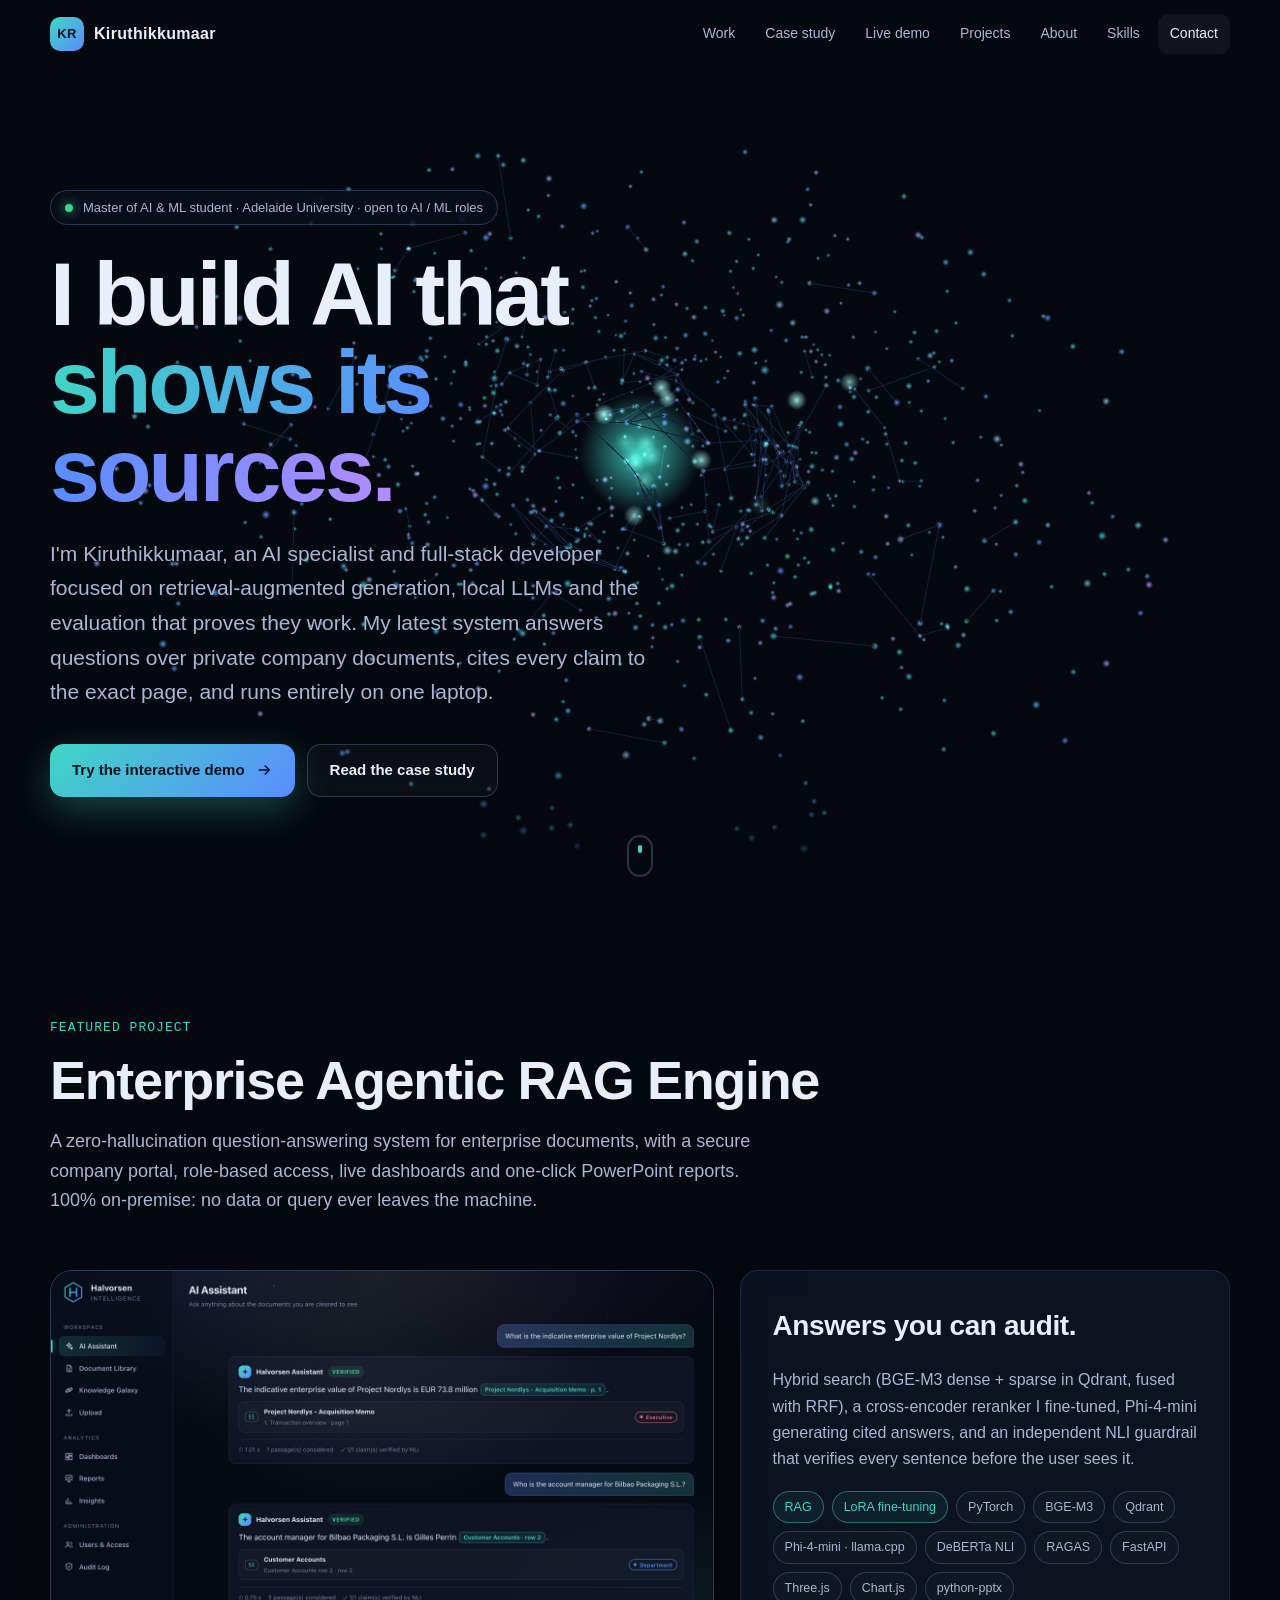
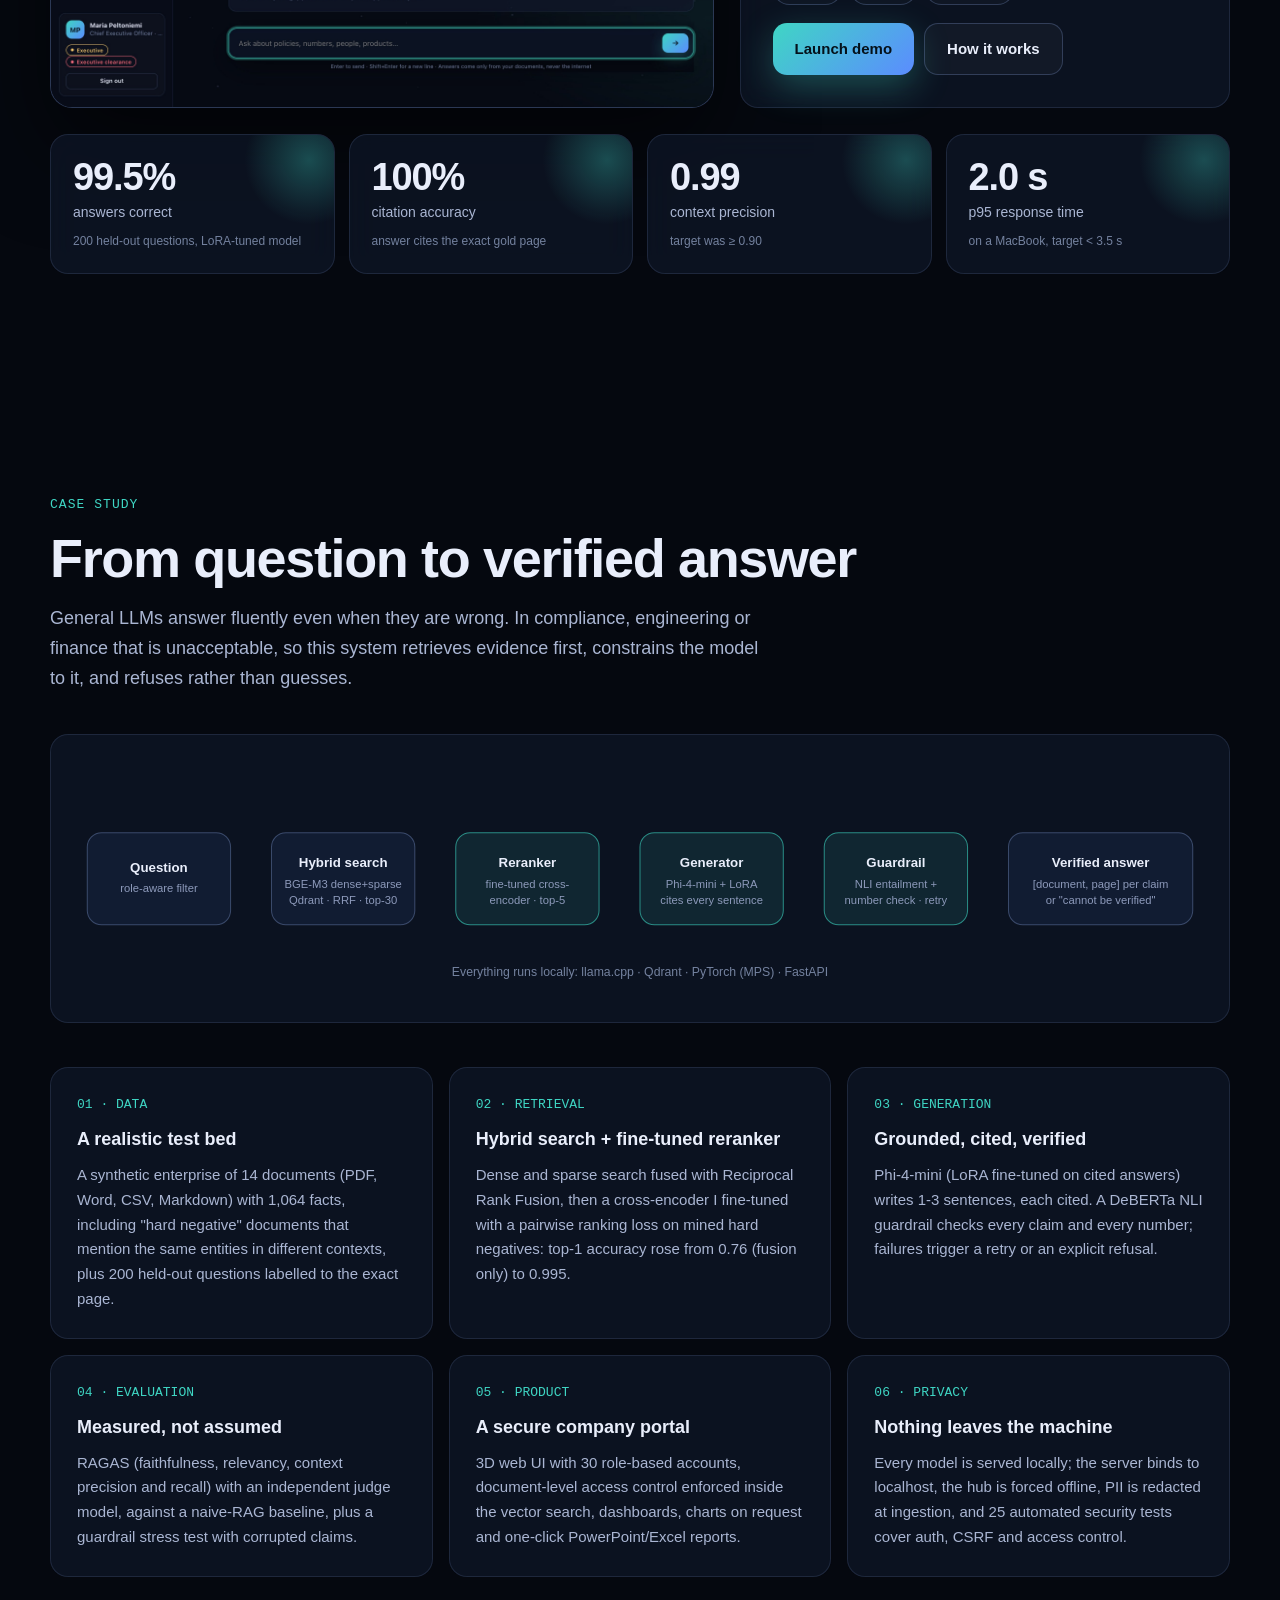
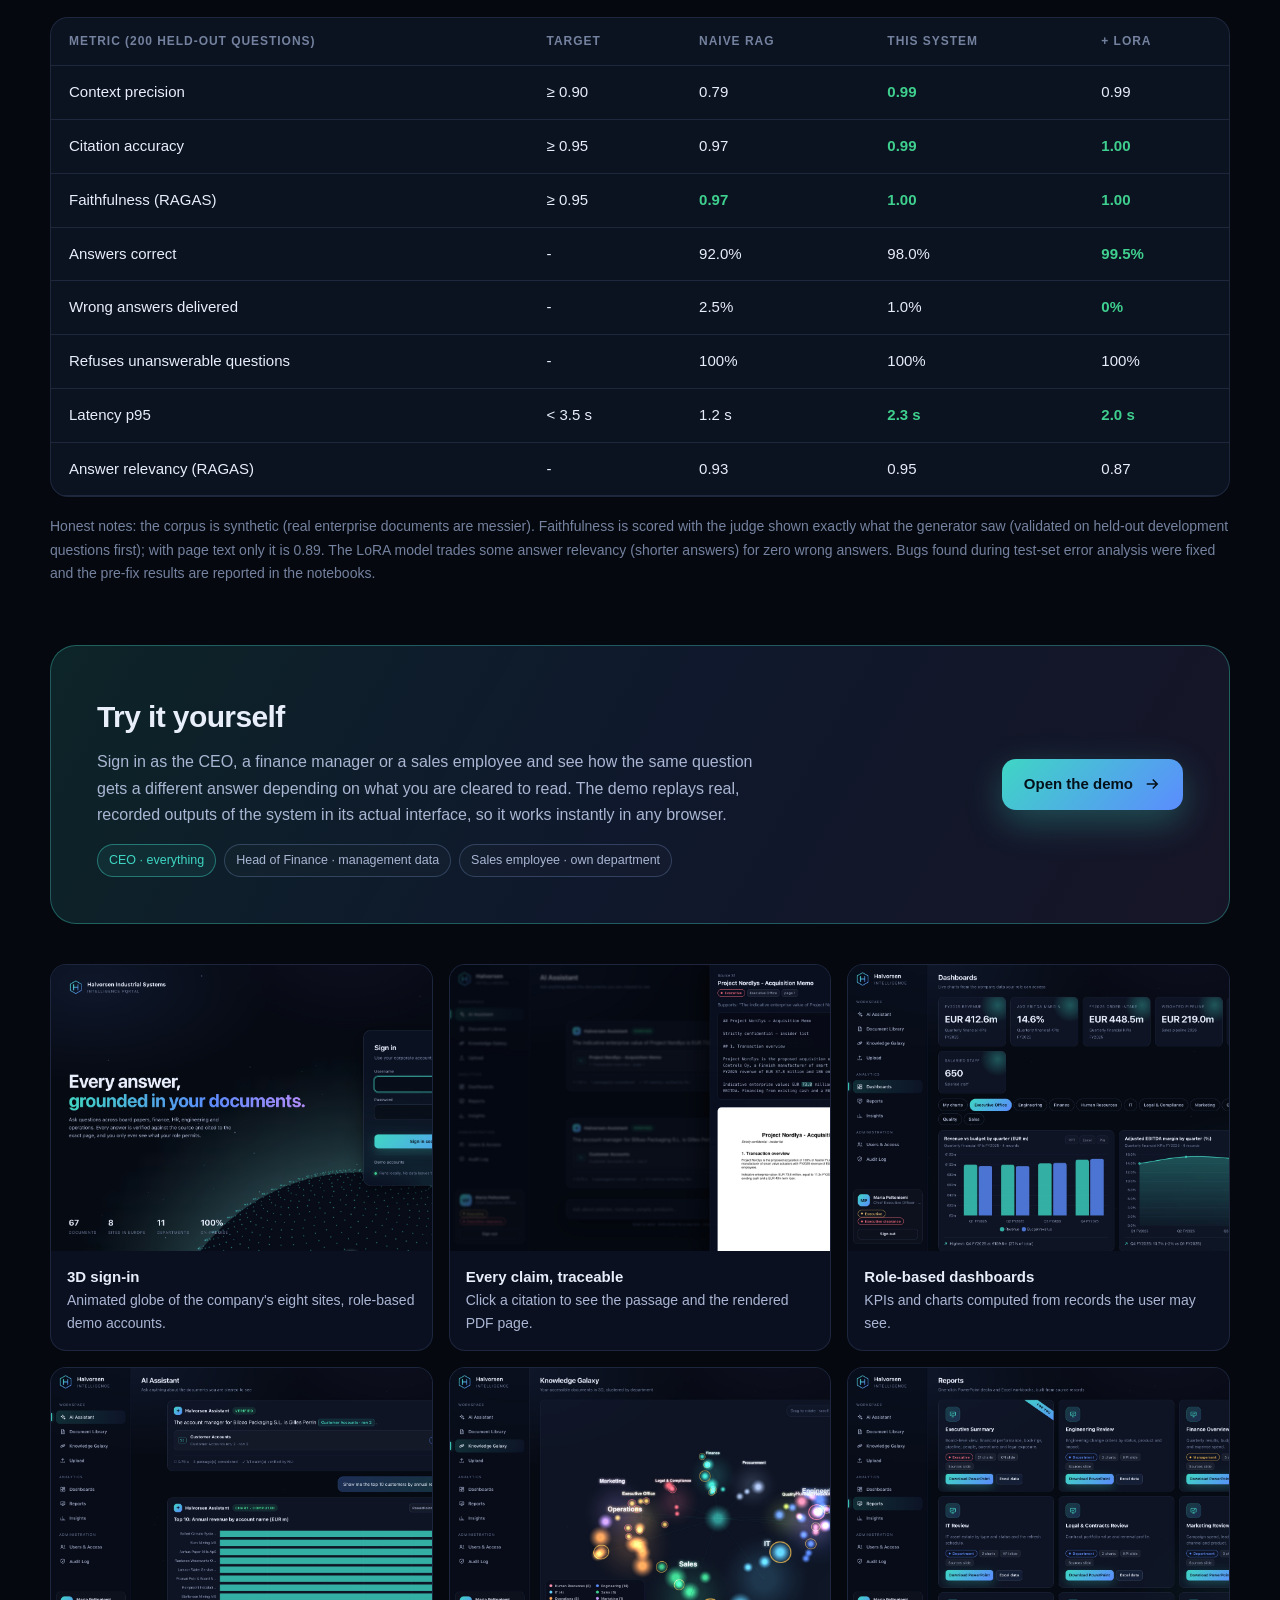
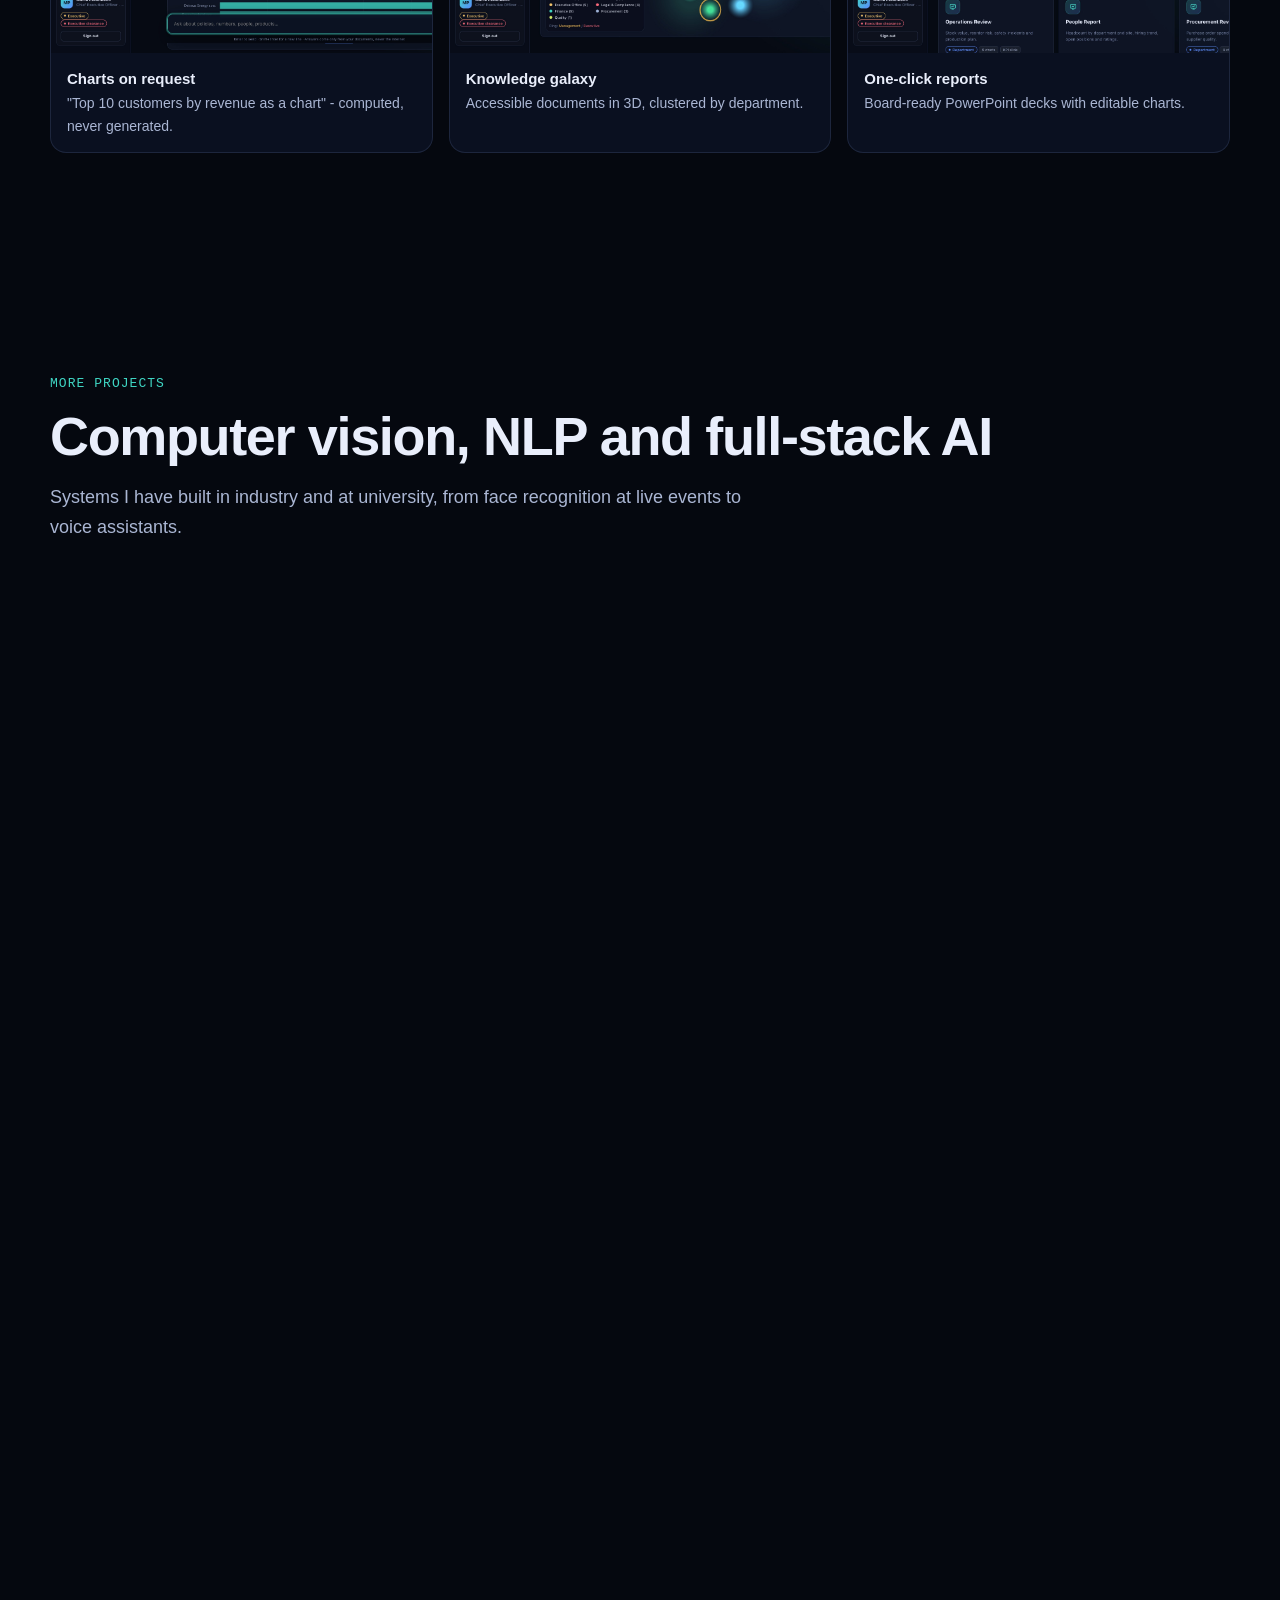
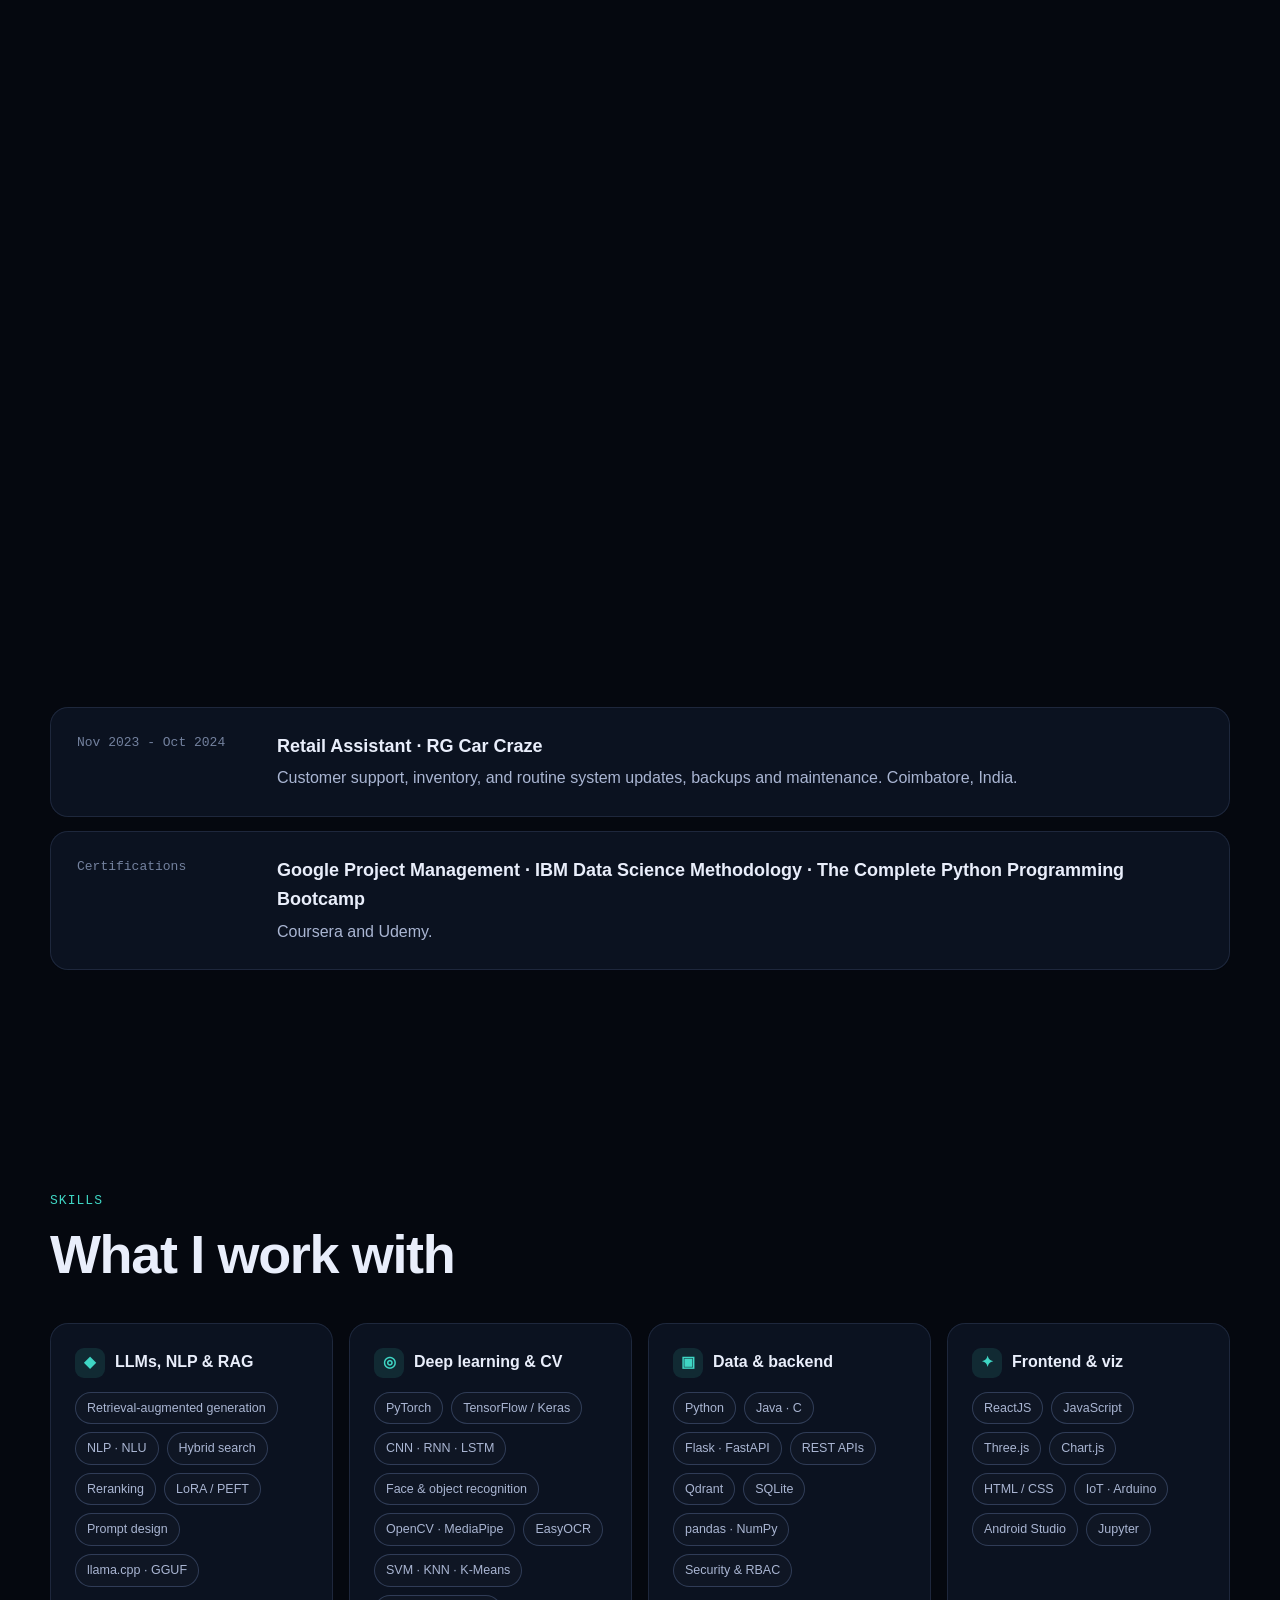
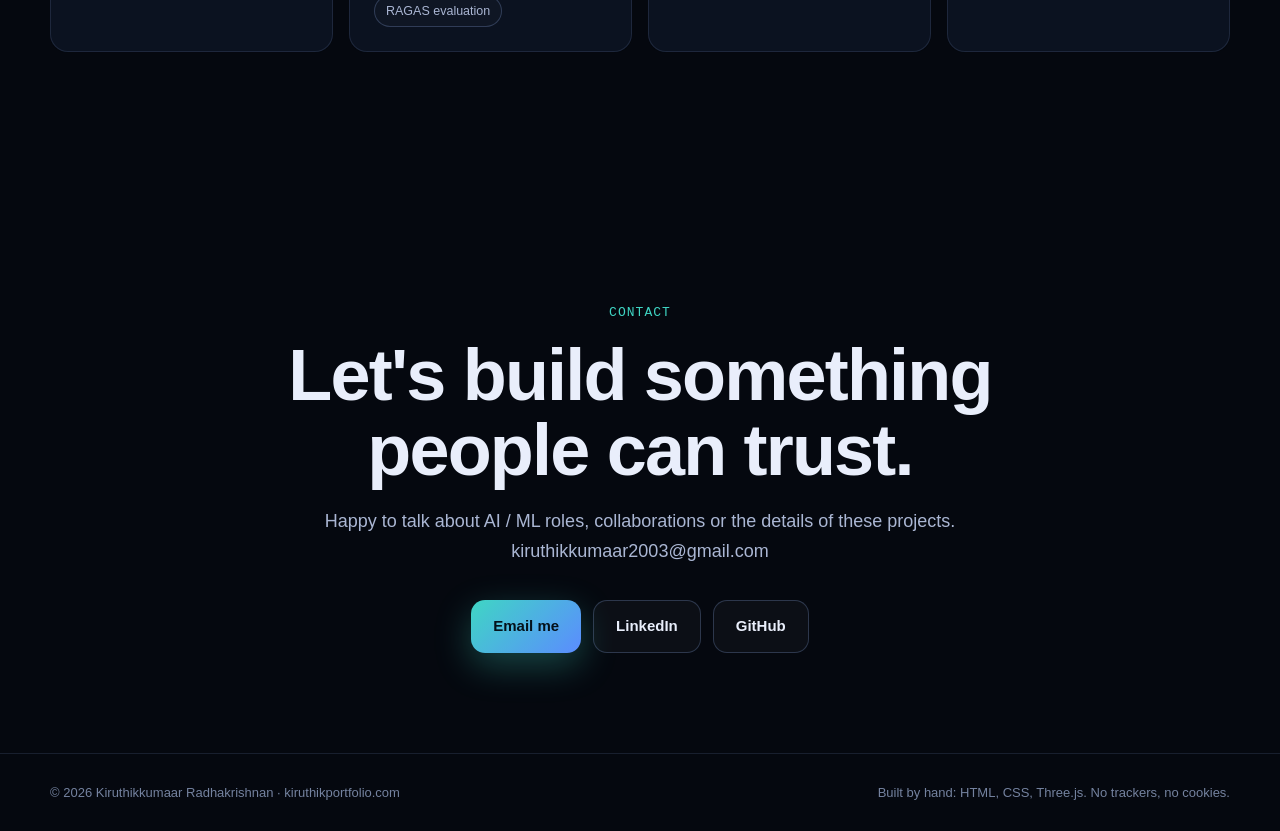
==== commit 3a93a07c: "Add GitHub profile link Co-Authored-By: Claude Opus 5.5 <noreply@anthropic.com>" ====
--- a/index.html
+++ b/index.html
@@ -13,7 +13,6 @@
 <link rel="stylesheet" href="assets/css/site.css">
 </head>
 <body>
-<!-- Placeholders still to fill: elements with class="ph" (GitHub links). -->
 <header class="nav" id="nav">
   <div class="wrap">
     <a class="logo" href="#top"><i>KR</i><span>Kiruthikkumaar</span></a>
@@ -210,7 +209,7 @@
       <div class="links reveal">
         <a class="btn primary" href="mailto:kiruthikkumaar2003@gmail.com">Email me</a>
         <a class="btn" href="https://www.linkedin.com/in/kiruthikkumaar-r/" target="_blank" rel="noopener">LinkedIn</a>
-        <a class="btn" href="https://github.com/YOUR-USERNAME" title="Edit: GitHub URL"><span class="ph">GitHub</span></a>
+        <a class="btn" href="https://github.com/KiruthikkumaarR" target="_blank" rel="noopener">GitHub</a>
       </div>
     </div>
   </section>
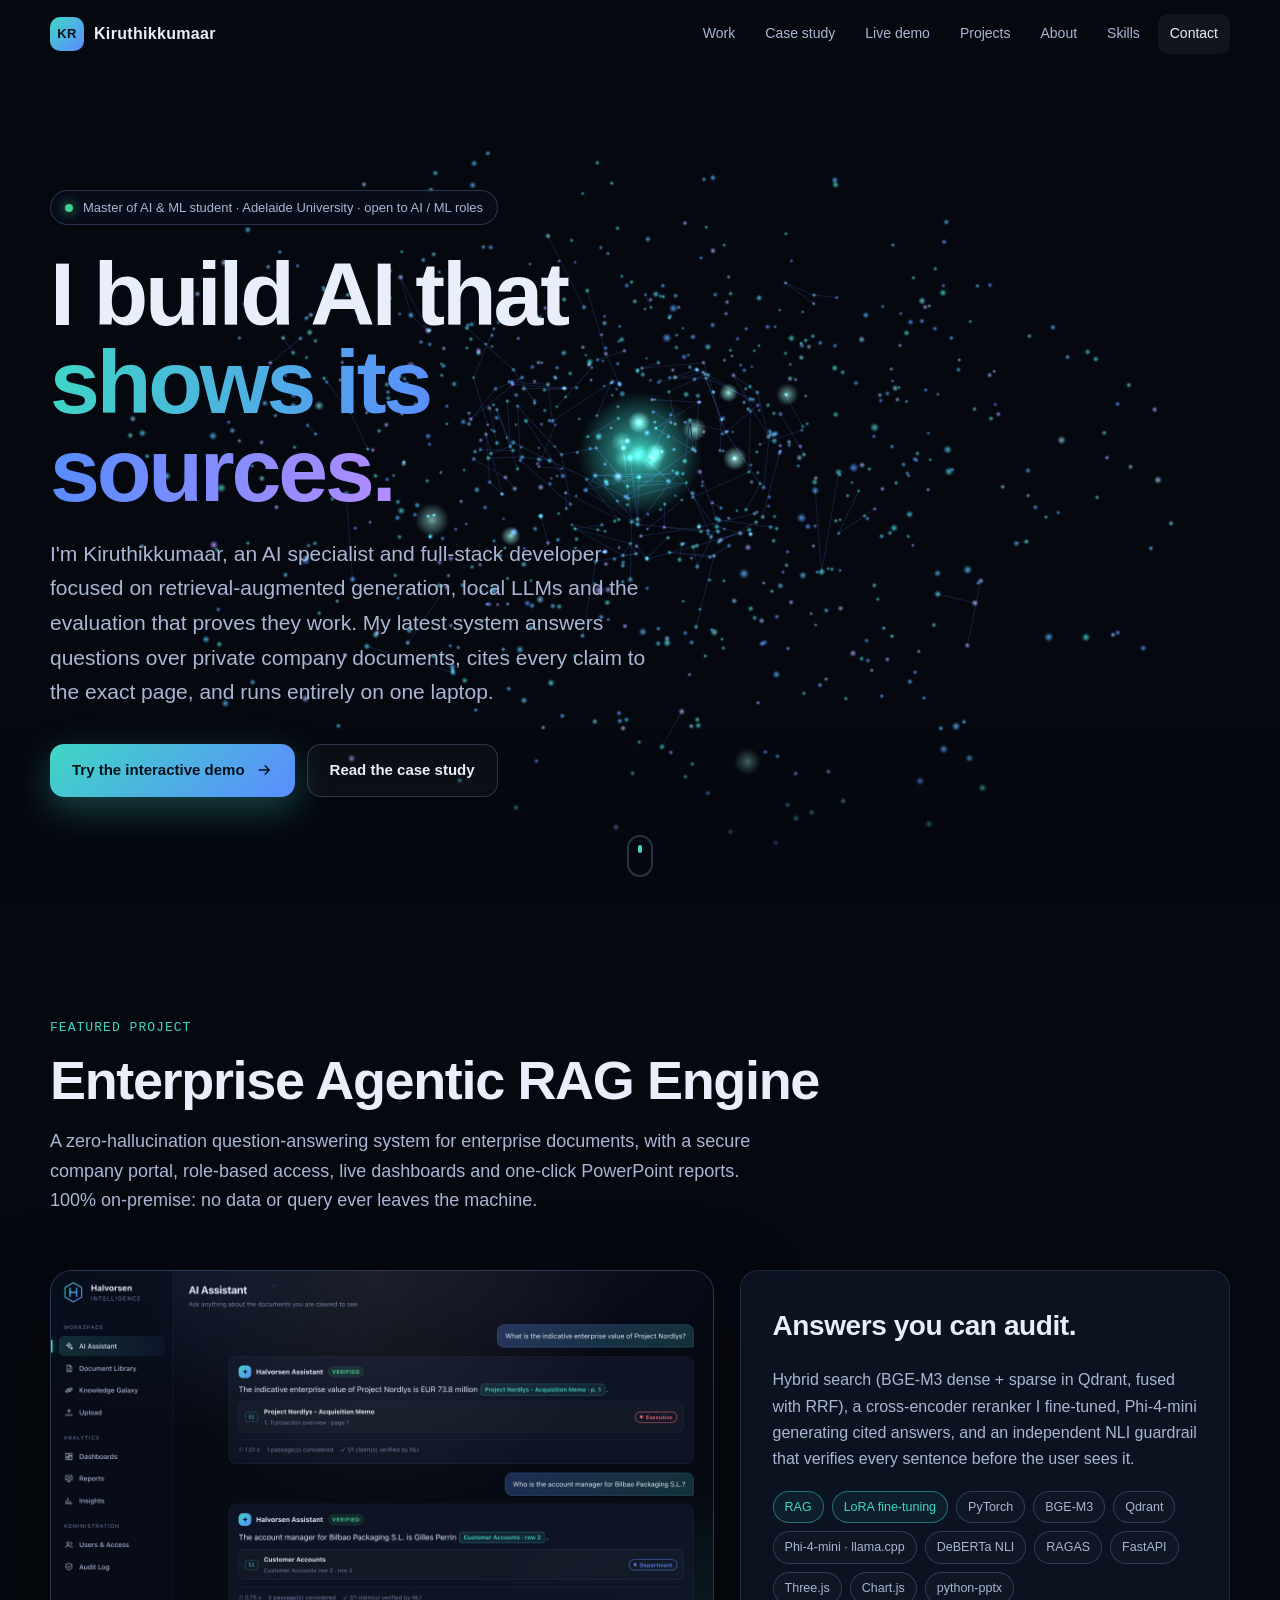
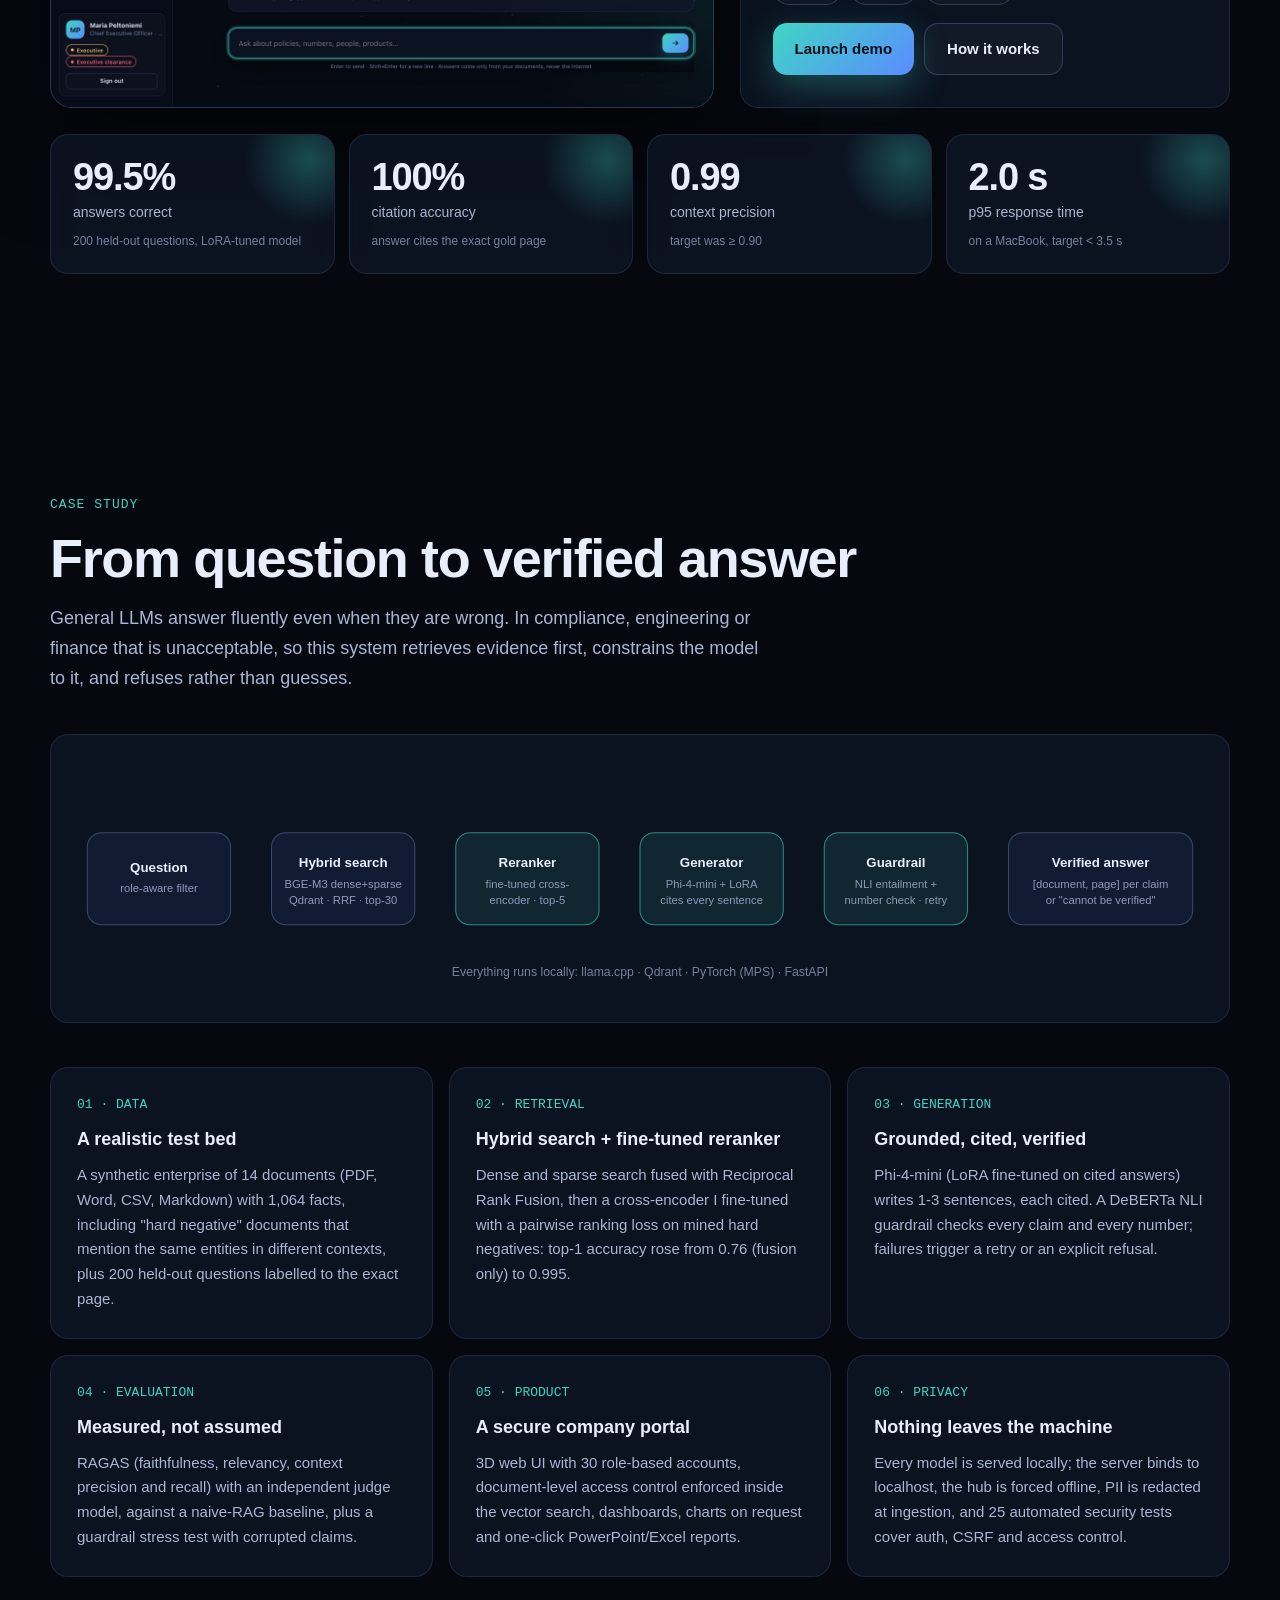
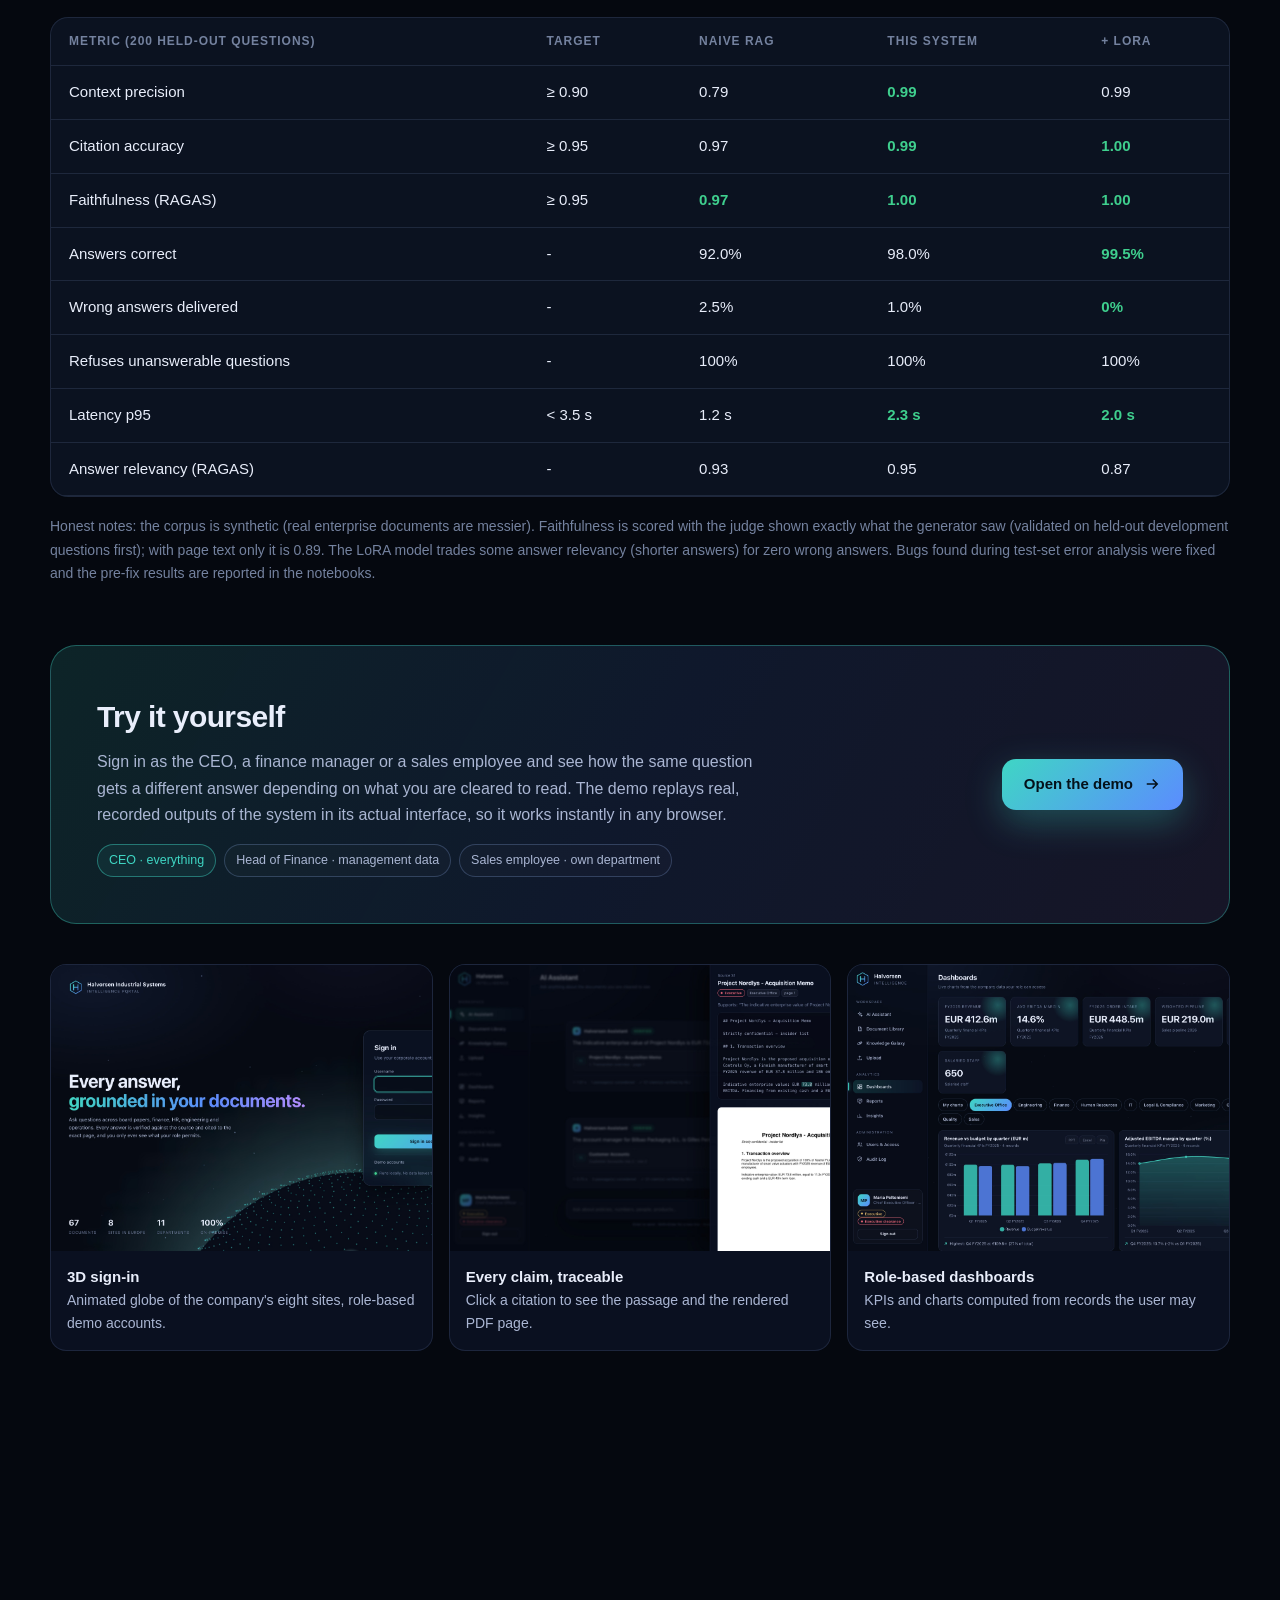
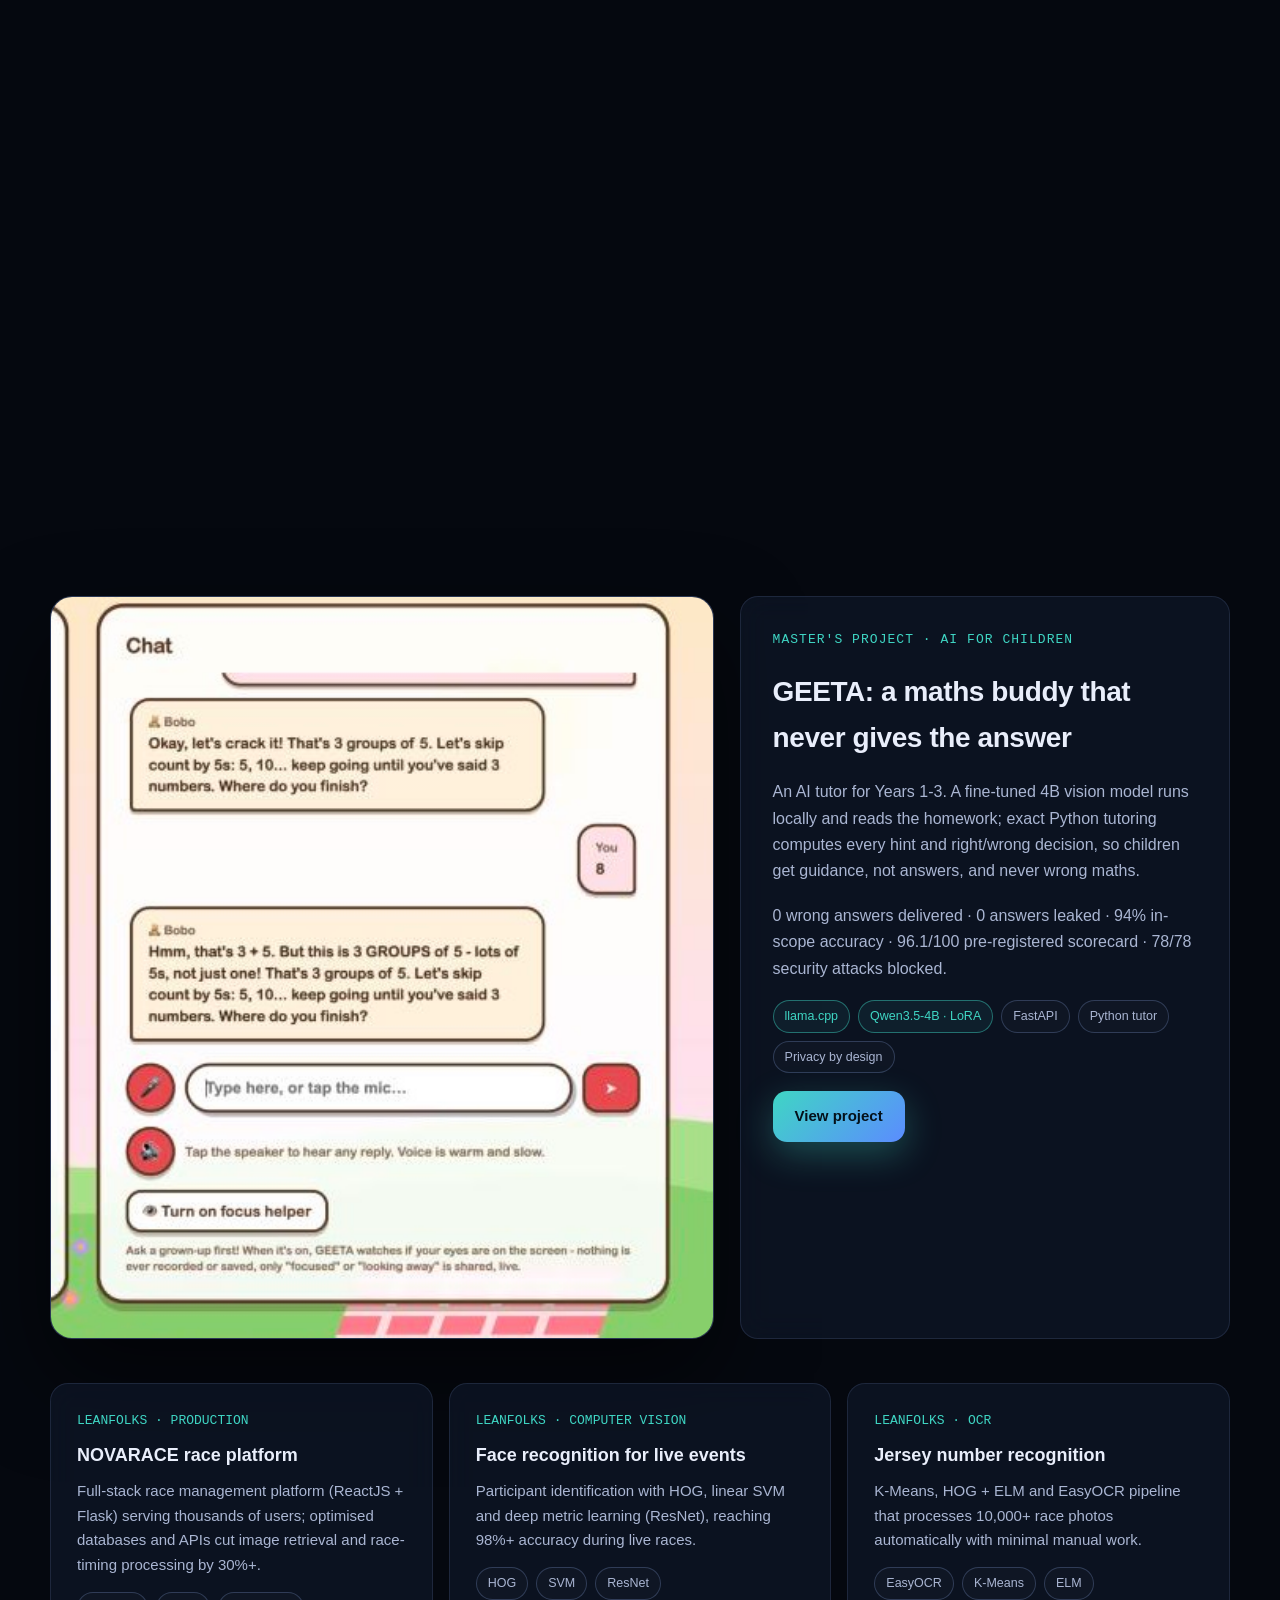
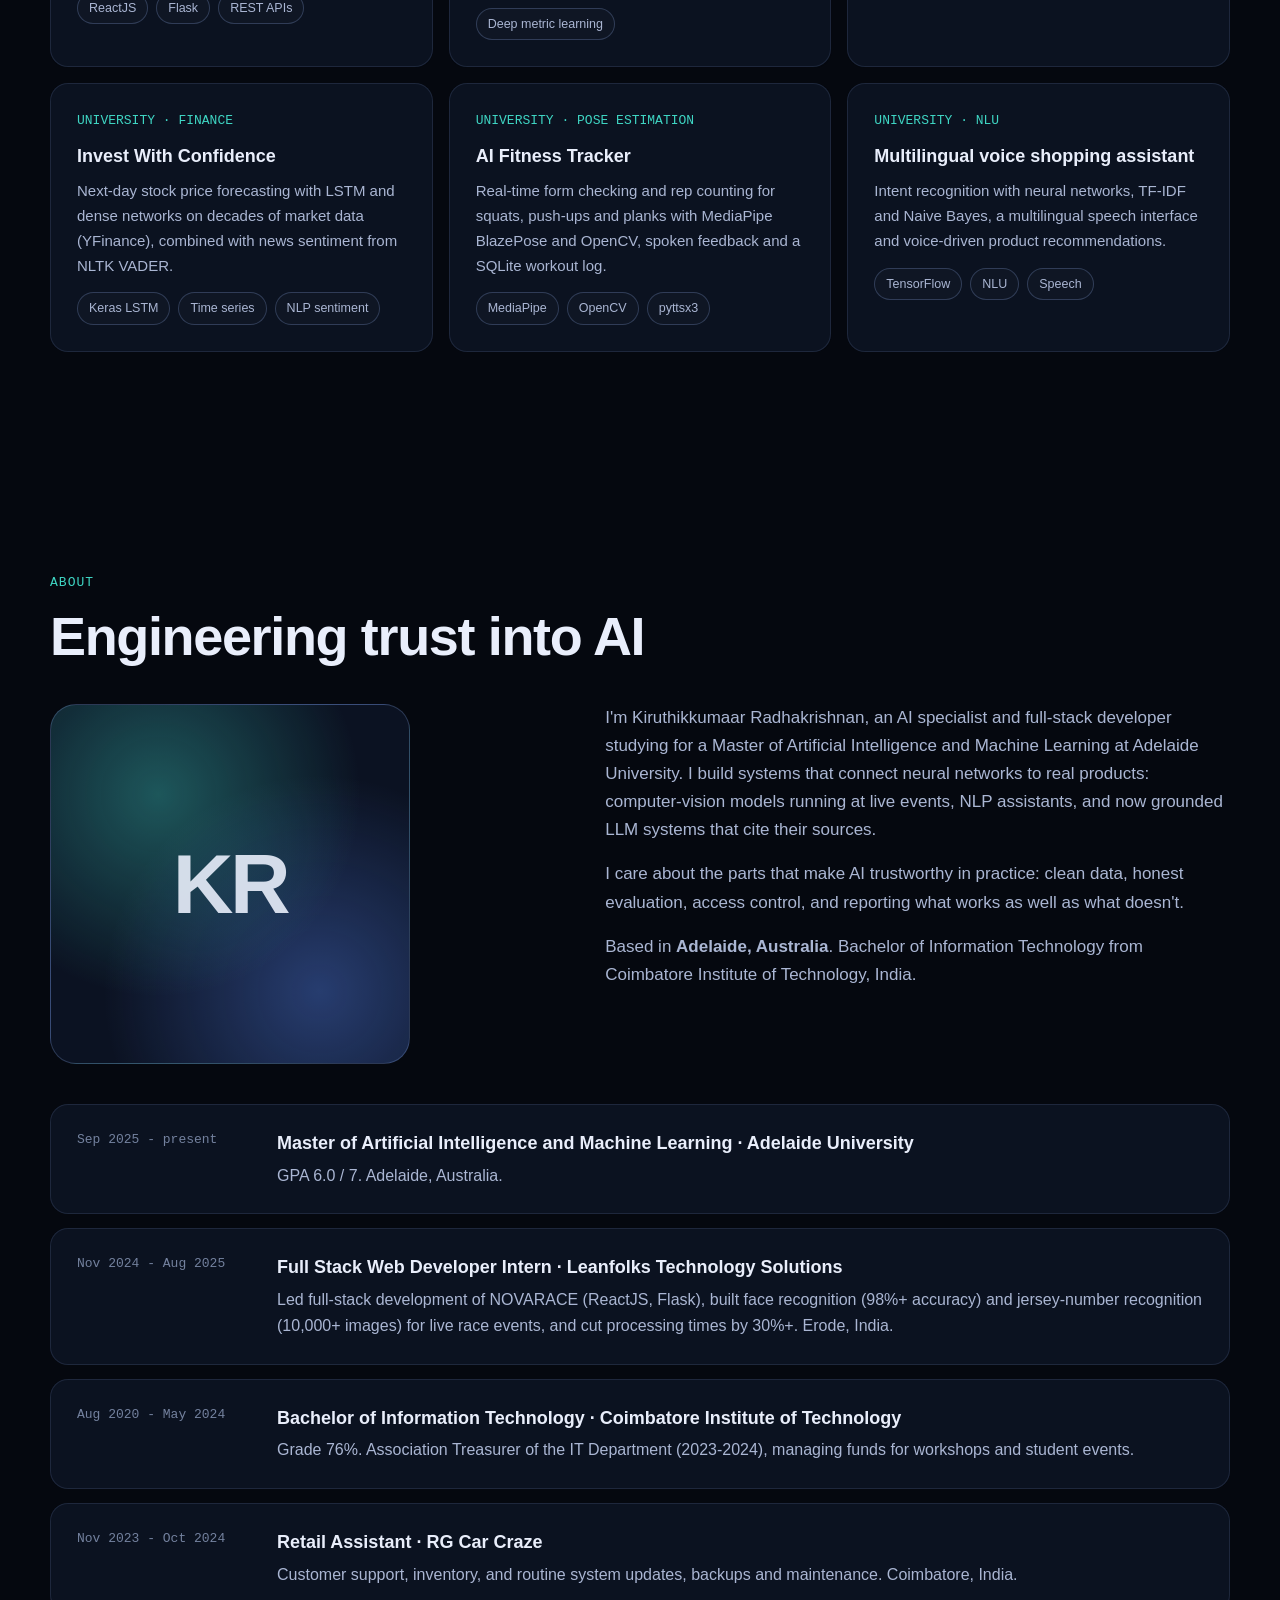
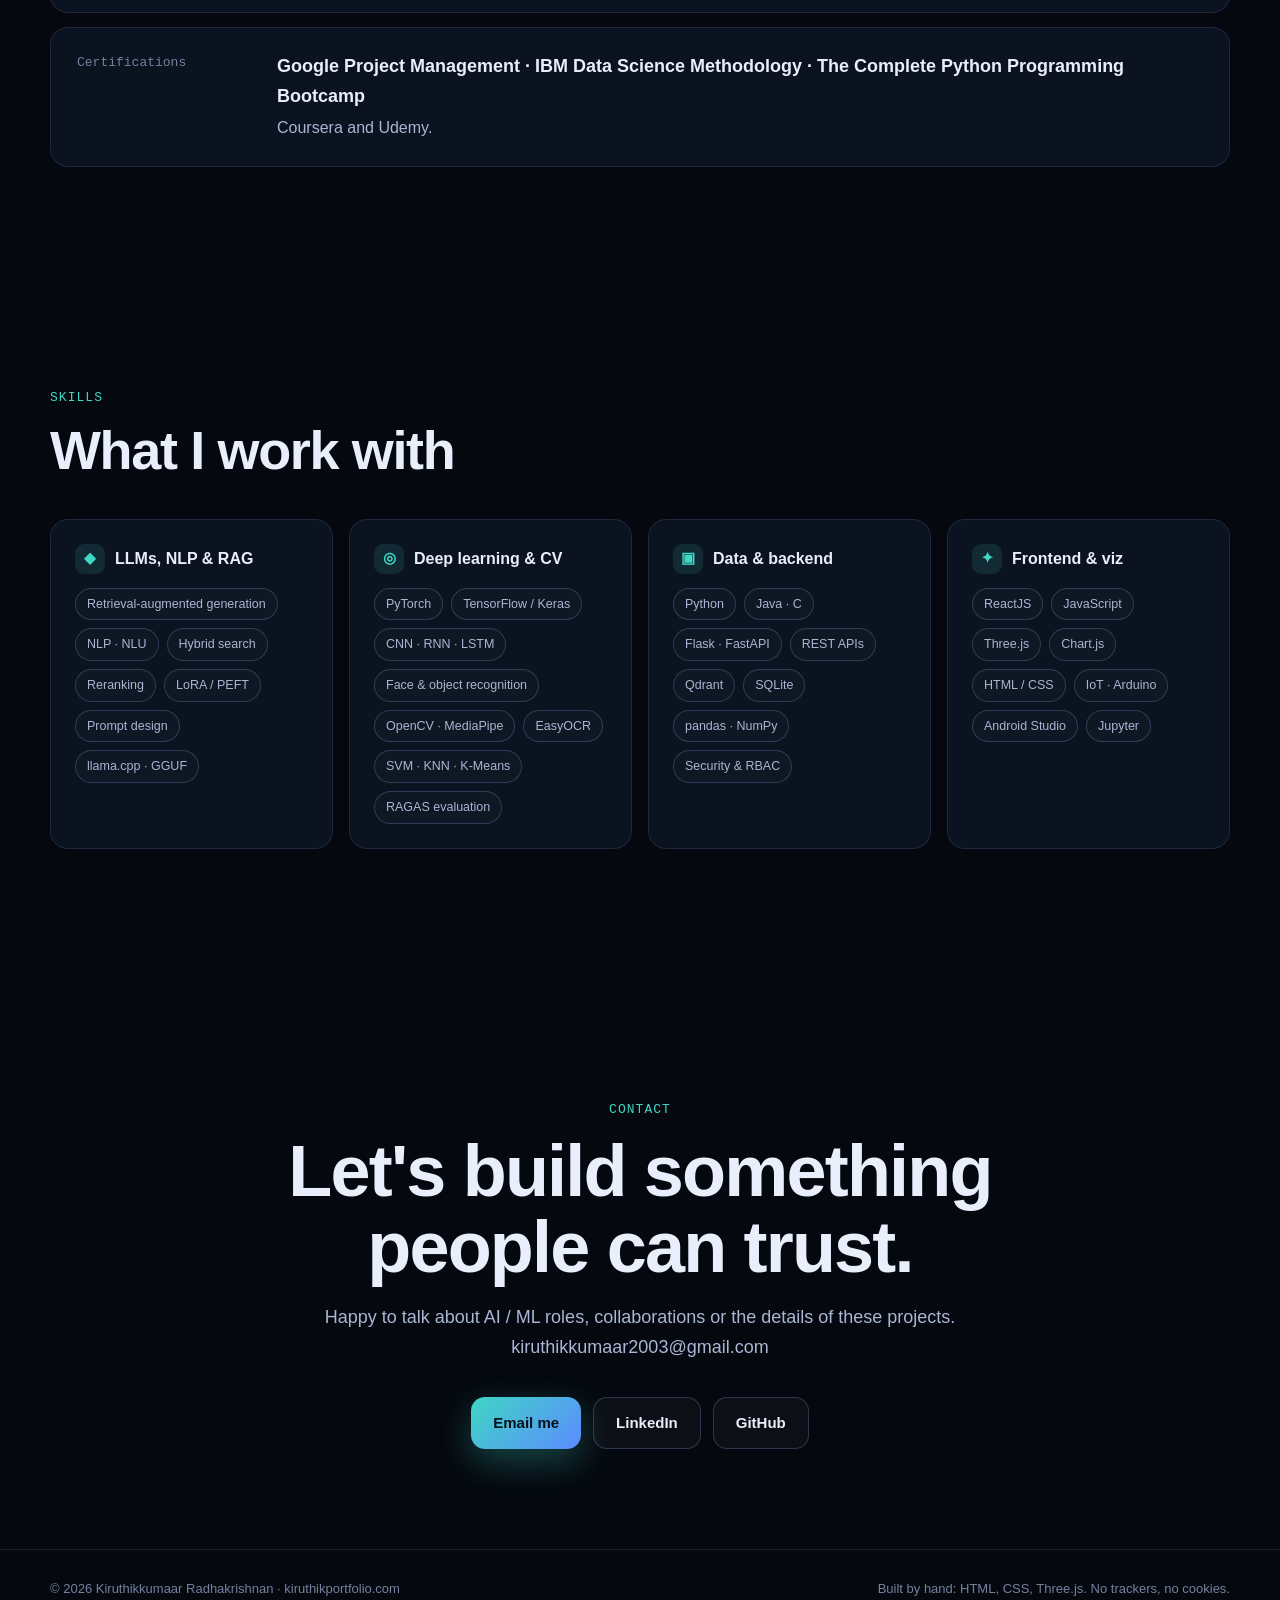
==== commit e6141993: "Add GEETA project card and page Co-Authored-By: Claude Opus 5.5 <noreply@anthropic.com>" ====
--- a/index.html
+++ b/index.html
@@ -146,6 +146,17 @@
       <div class="kicker reveal">More projects</div>
       <h2 class="reveal">Computer vision, NLP and full-stack AI</h2>
       <p class="sub reveal">Systems I have built in industry and at university, from face recognition at live events to voice assistants.</p>
+      <div class="feature">
+        <a class="shot reveal" href="geeta/" aria-label="Open the GEETA project page"><img src="assets/img/geeta-chat-only.jpg" alt="GEETA's teddy buddy spotting that a child added instead of multiplying, and giving a hint"><span class="glare"></span></a>
+        <div class="card info reveal">
+          <div class="kicker" style="margin:0">Master's project · AI for children</div>
+          <h3>GEETA: a maths buddy that never gives the answer</h3>
+          <p>An AI tutor for Years 1-3. A fine-tuned 4B vision model runs locally and reads the homework; exact Python tutoring computes every hint and right/wrong decision, so children get guidance, not answers, and never wrong maths.</p>
+          <p>0 wrong answers delivered · 0 answers leaked · 94% in-scope accuracy · 96.1/100 pre-registered scorecard · 78/78 security attacks blocked.</p>
+          <div class="chips"><span class="chip hl">llama.cpp</span><span class="chip hl">Qwen3.5-4B · LoRA</span><span class="chip">FastAPI</span><span class="chip">Python tutor</span><span class="chip">Privacy by design</span></div>
+          <div style="display:flex;gap:12px;flex-wrap:wrap"><a class="btn primary" href="geeta/">View project</a></div>
+        </div>
+      </div>
       <div class="steps">
         <div class="card step reveal"><div class="n">LEANFOLKS · PRODUCTION</div><h4>NOVARACE race platform</h4><p>Full-stack race management platform (ReactJS + Flask) serving thousands of users; optimised databases and APIs cut image retrieval and race-timing processing by 30%+.</p>
           <div class="chips" style="margin-top:14px"><span class="chip">ReactJS</span><span class="chip">Flask</span><span class="chip">REST APIs</span></div></div>
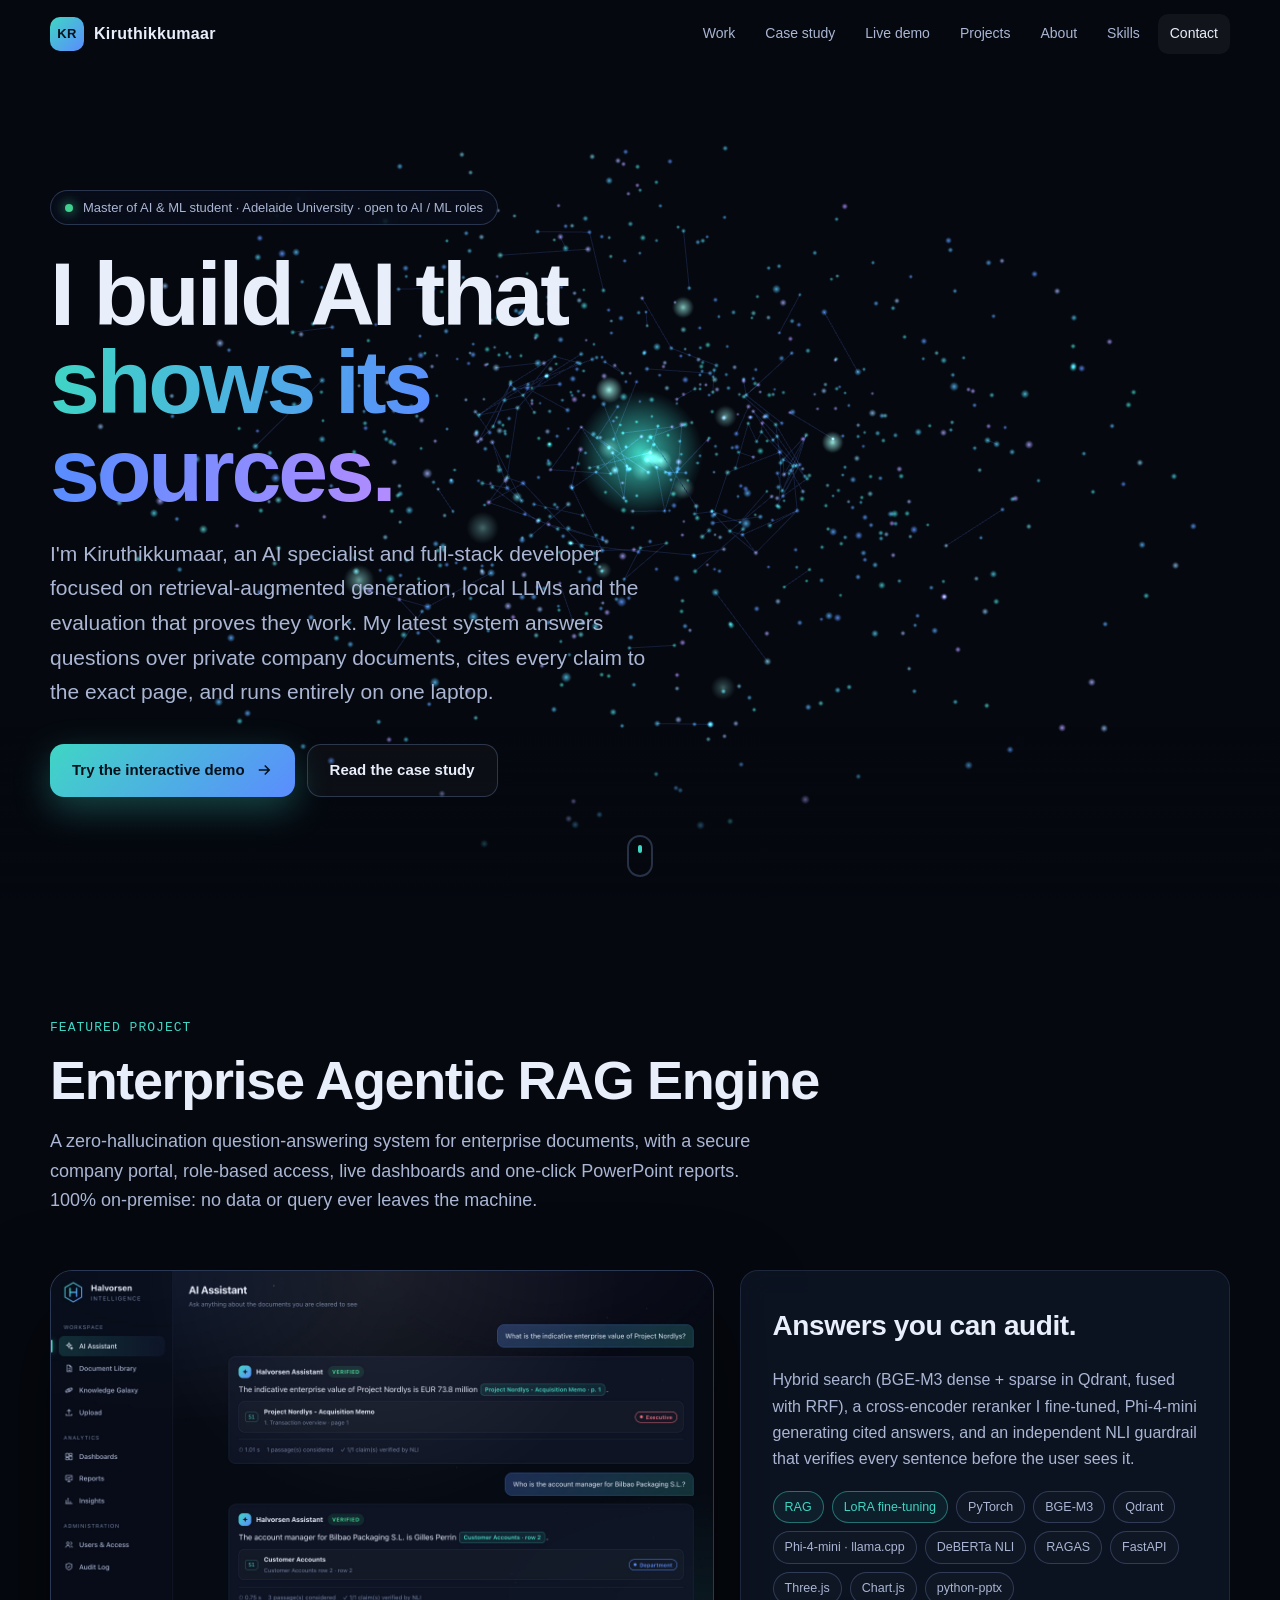
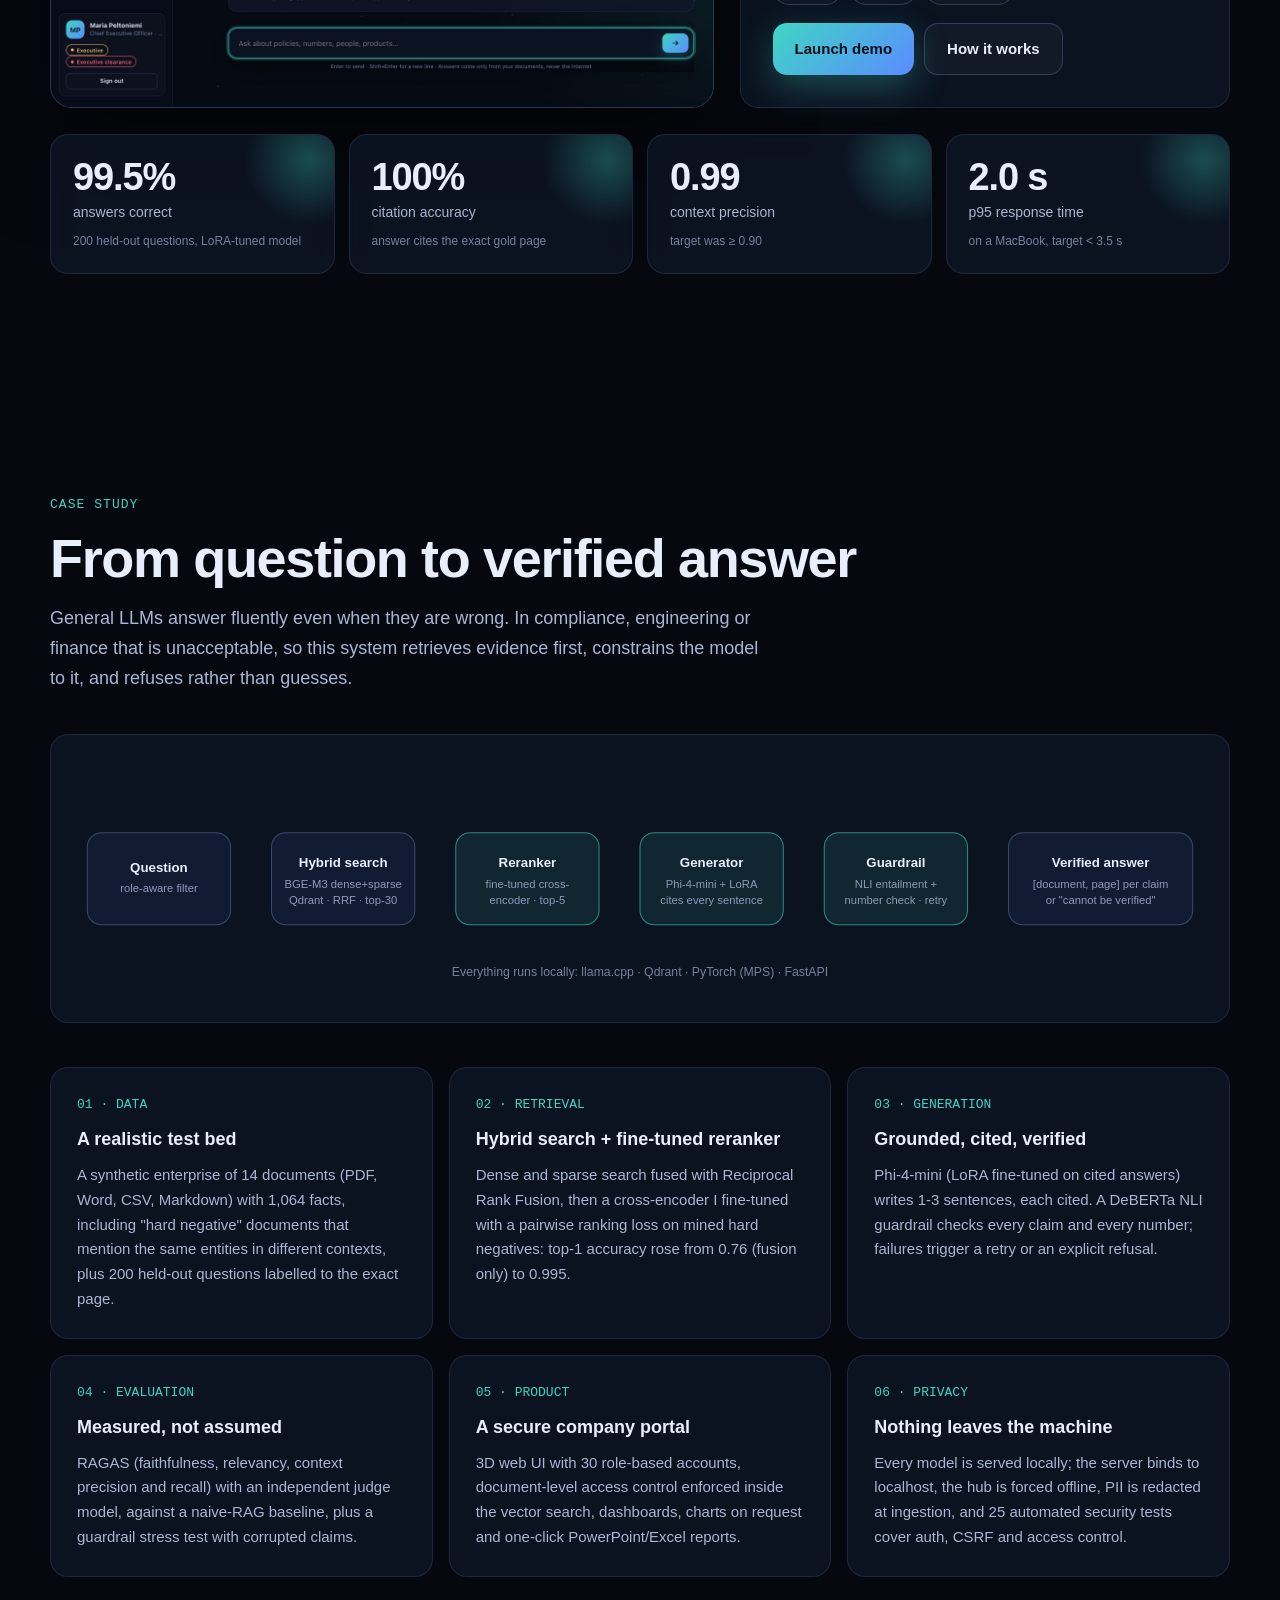
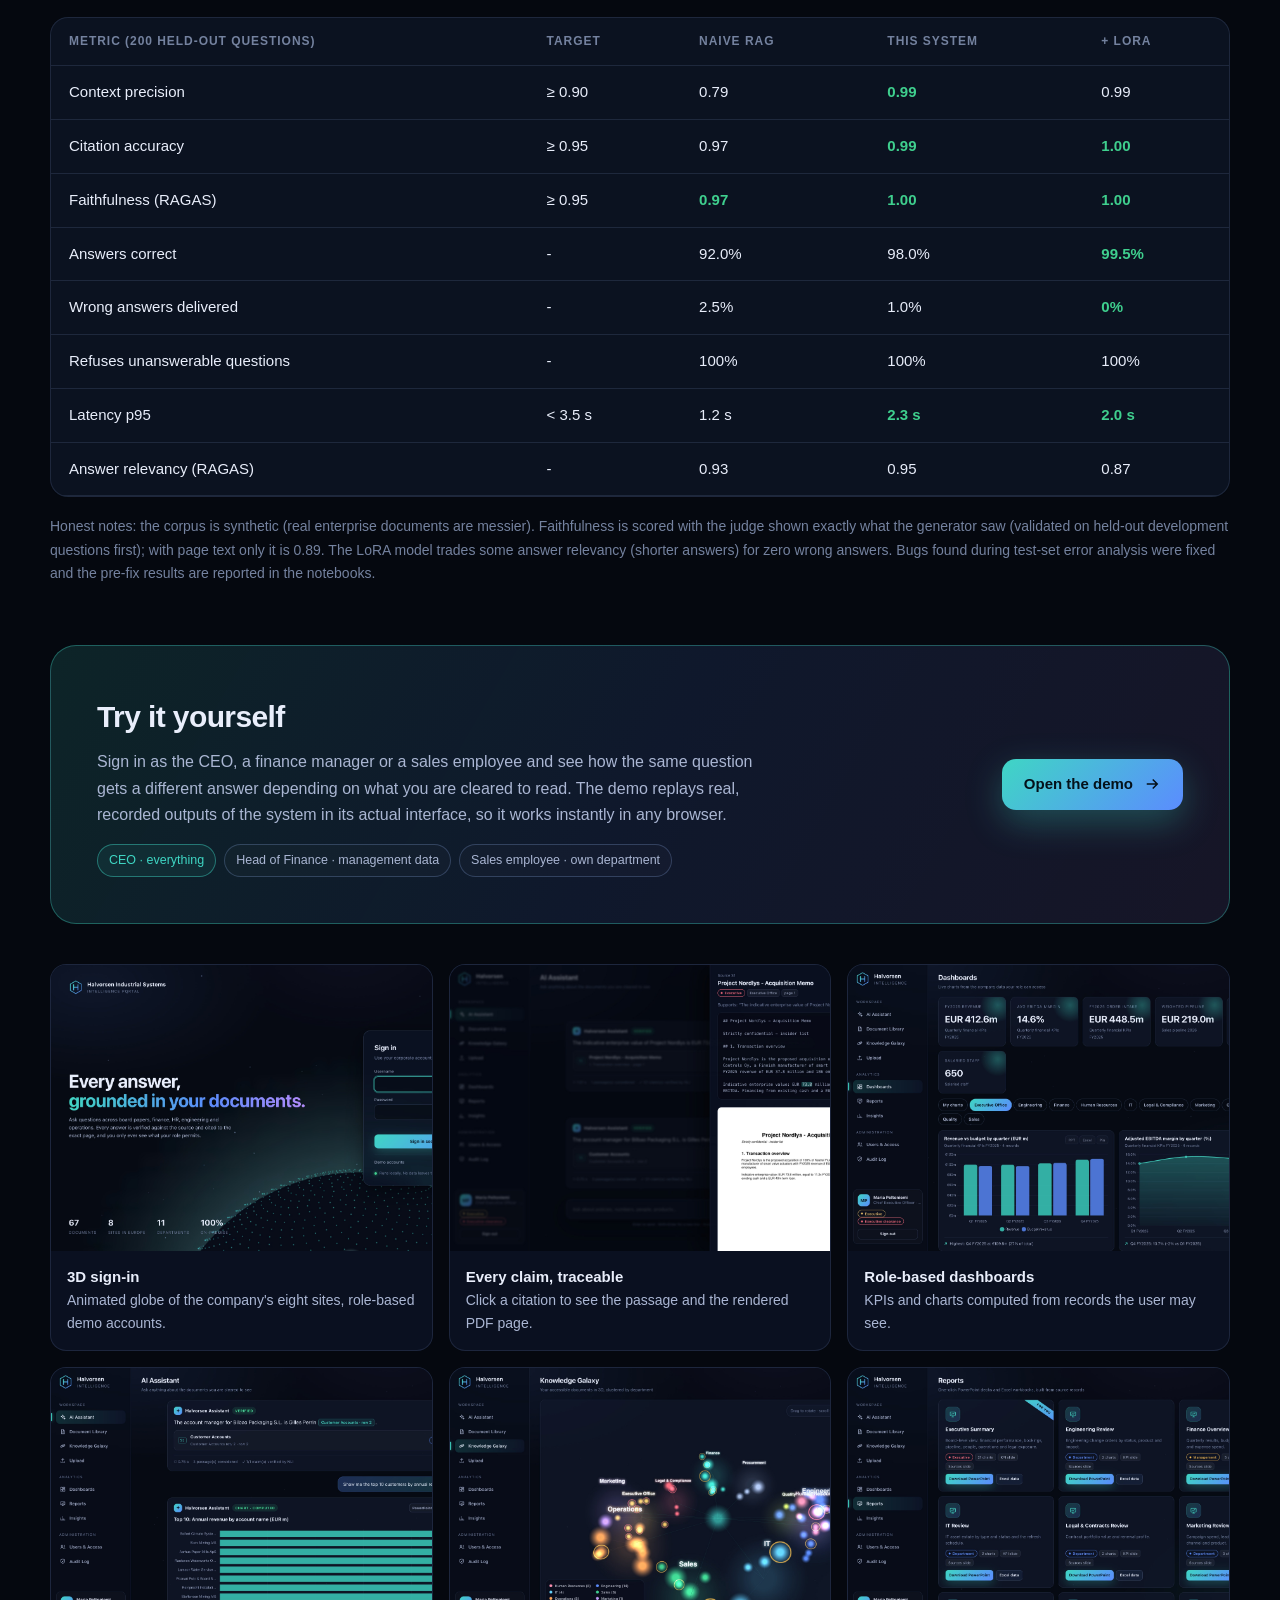
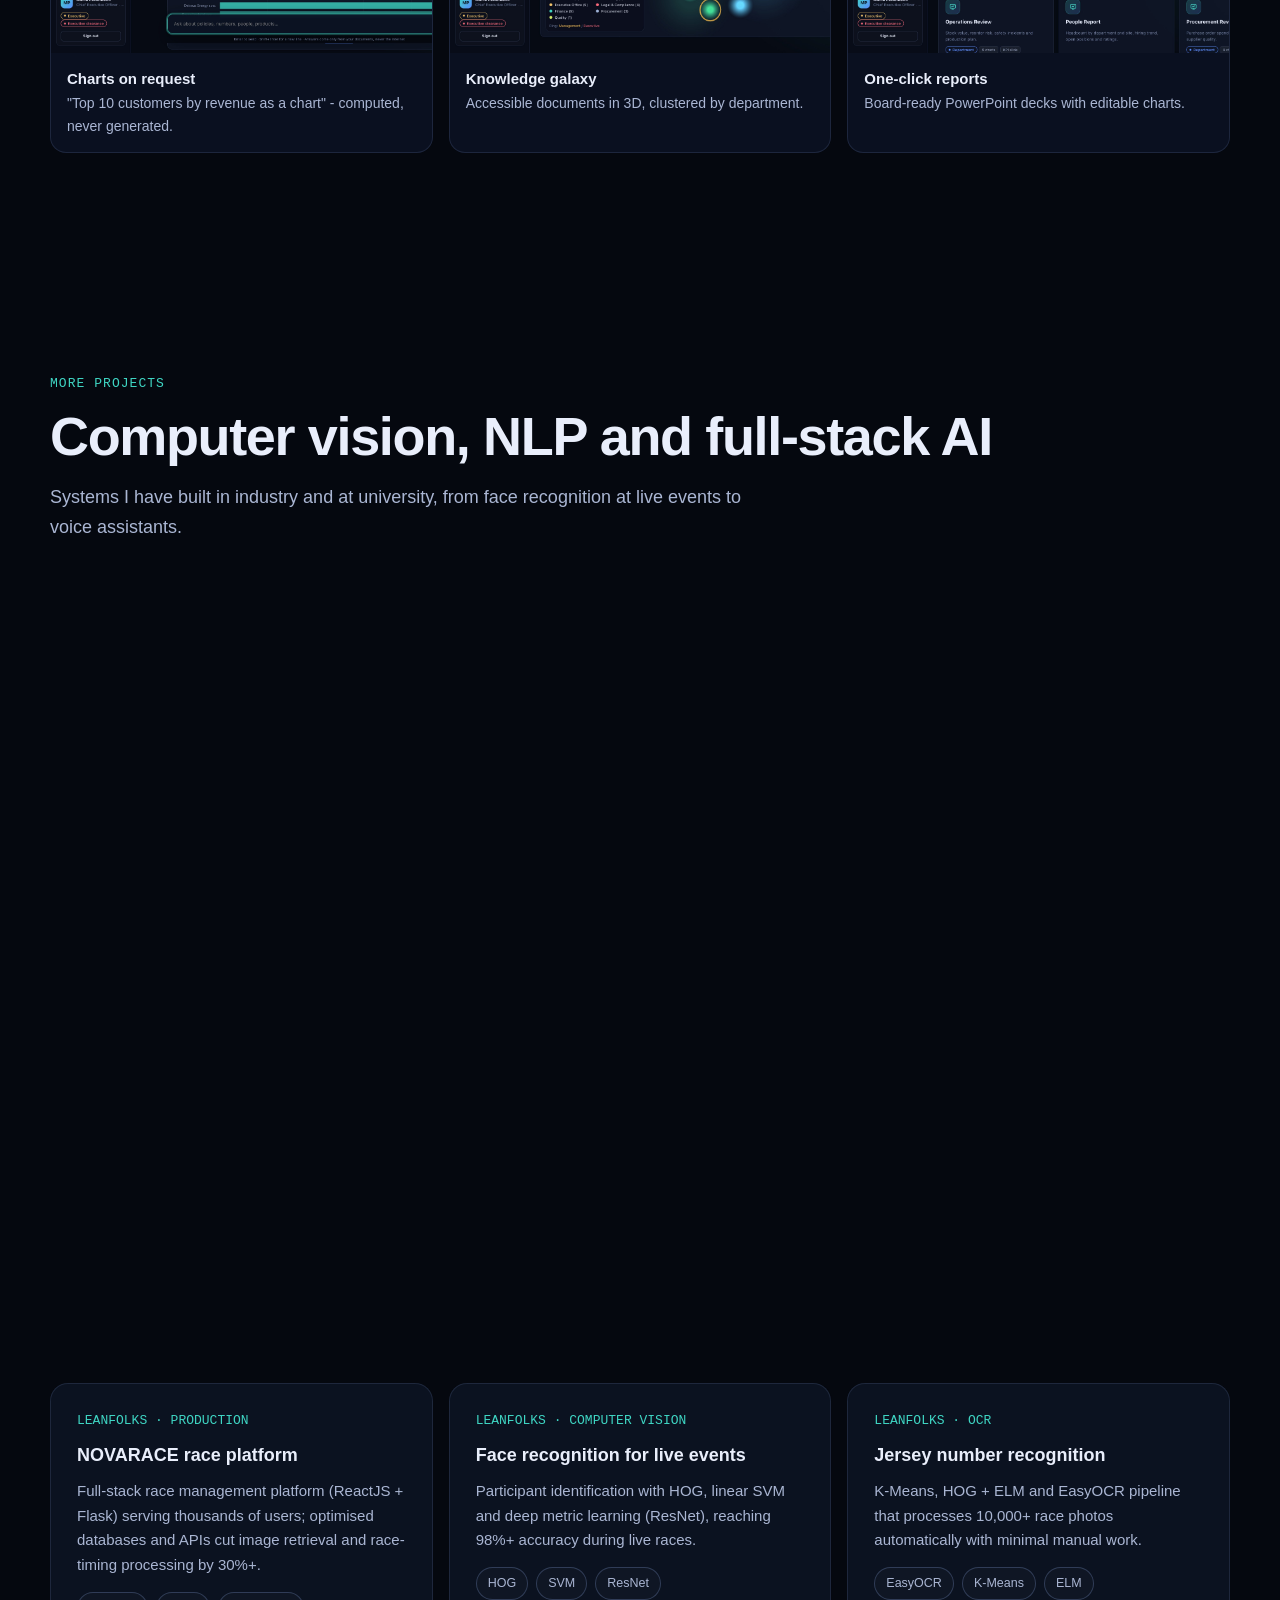
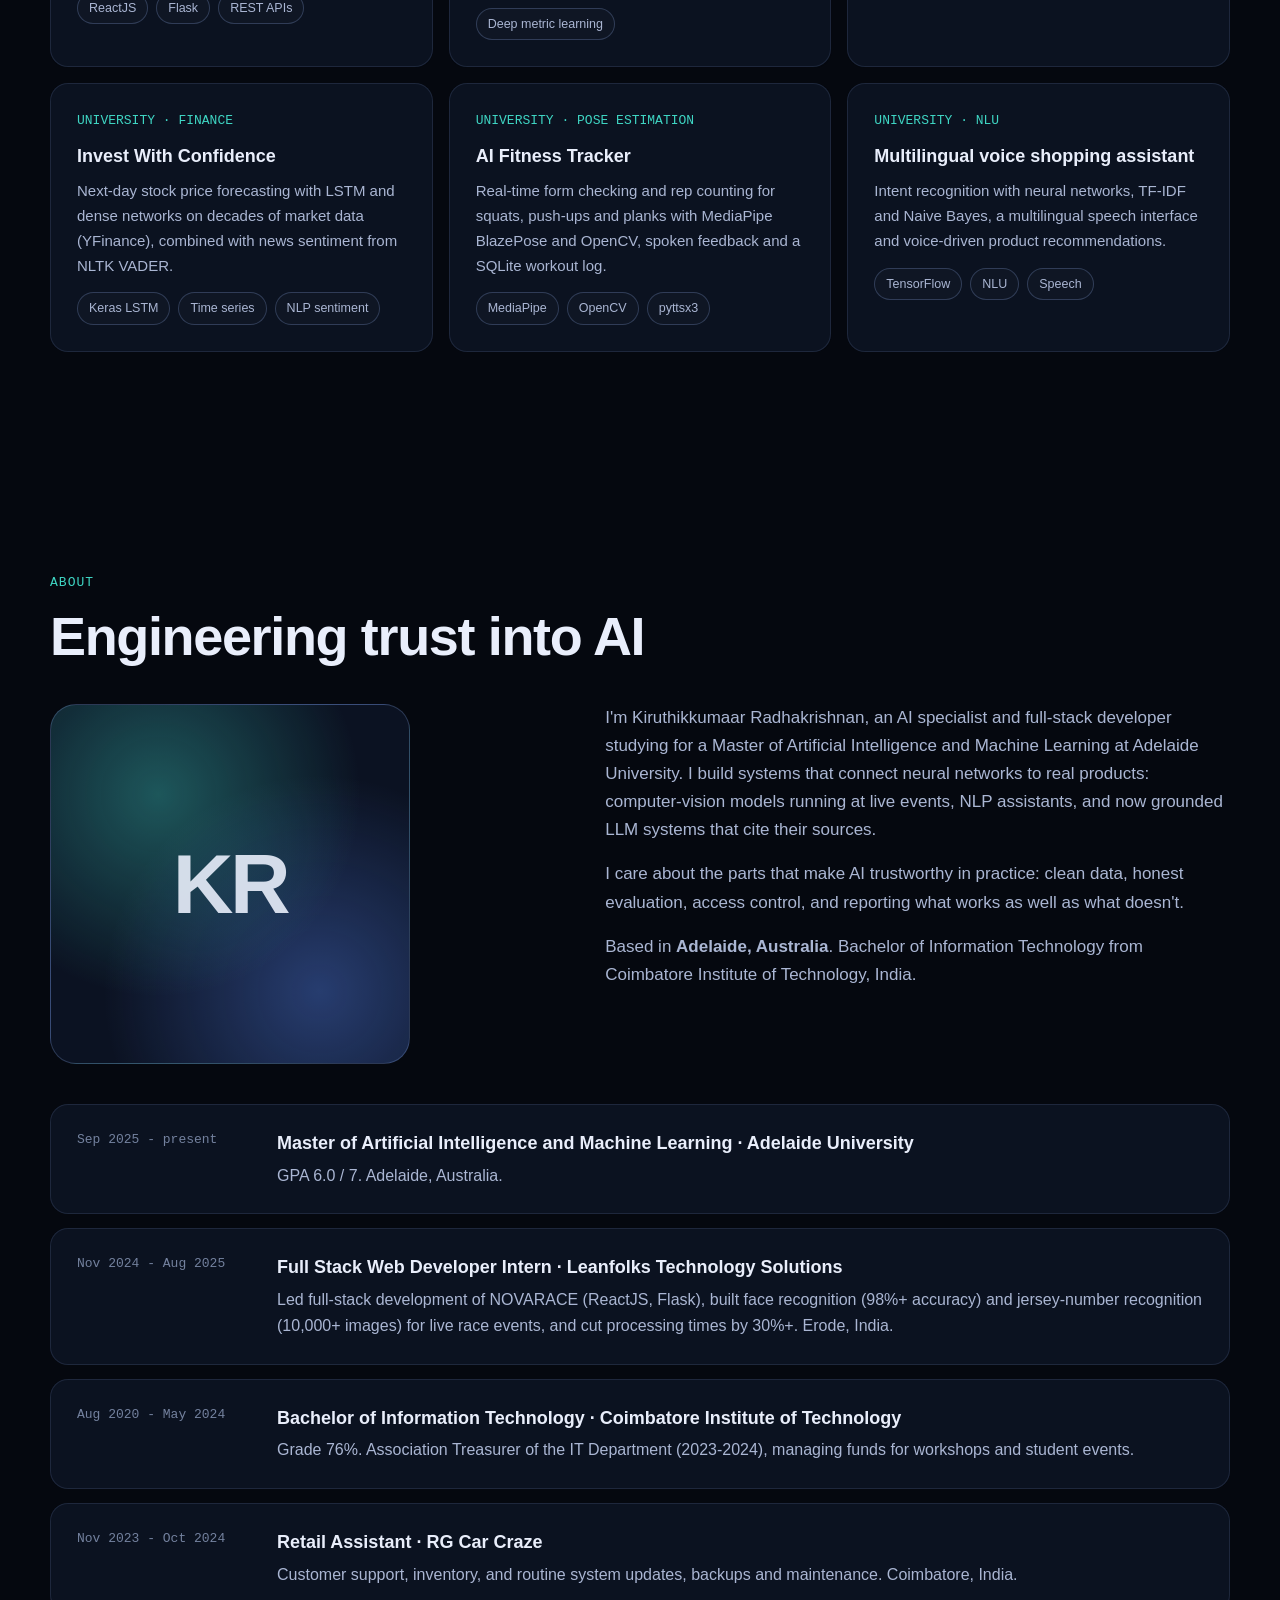
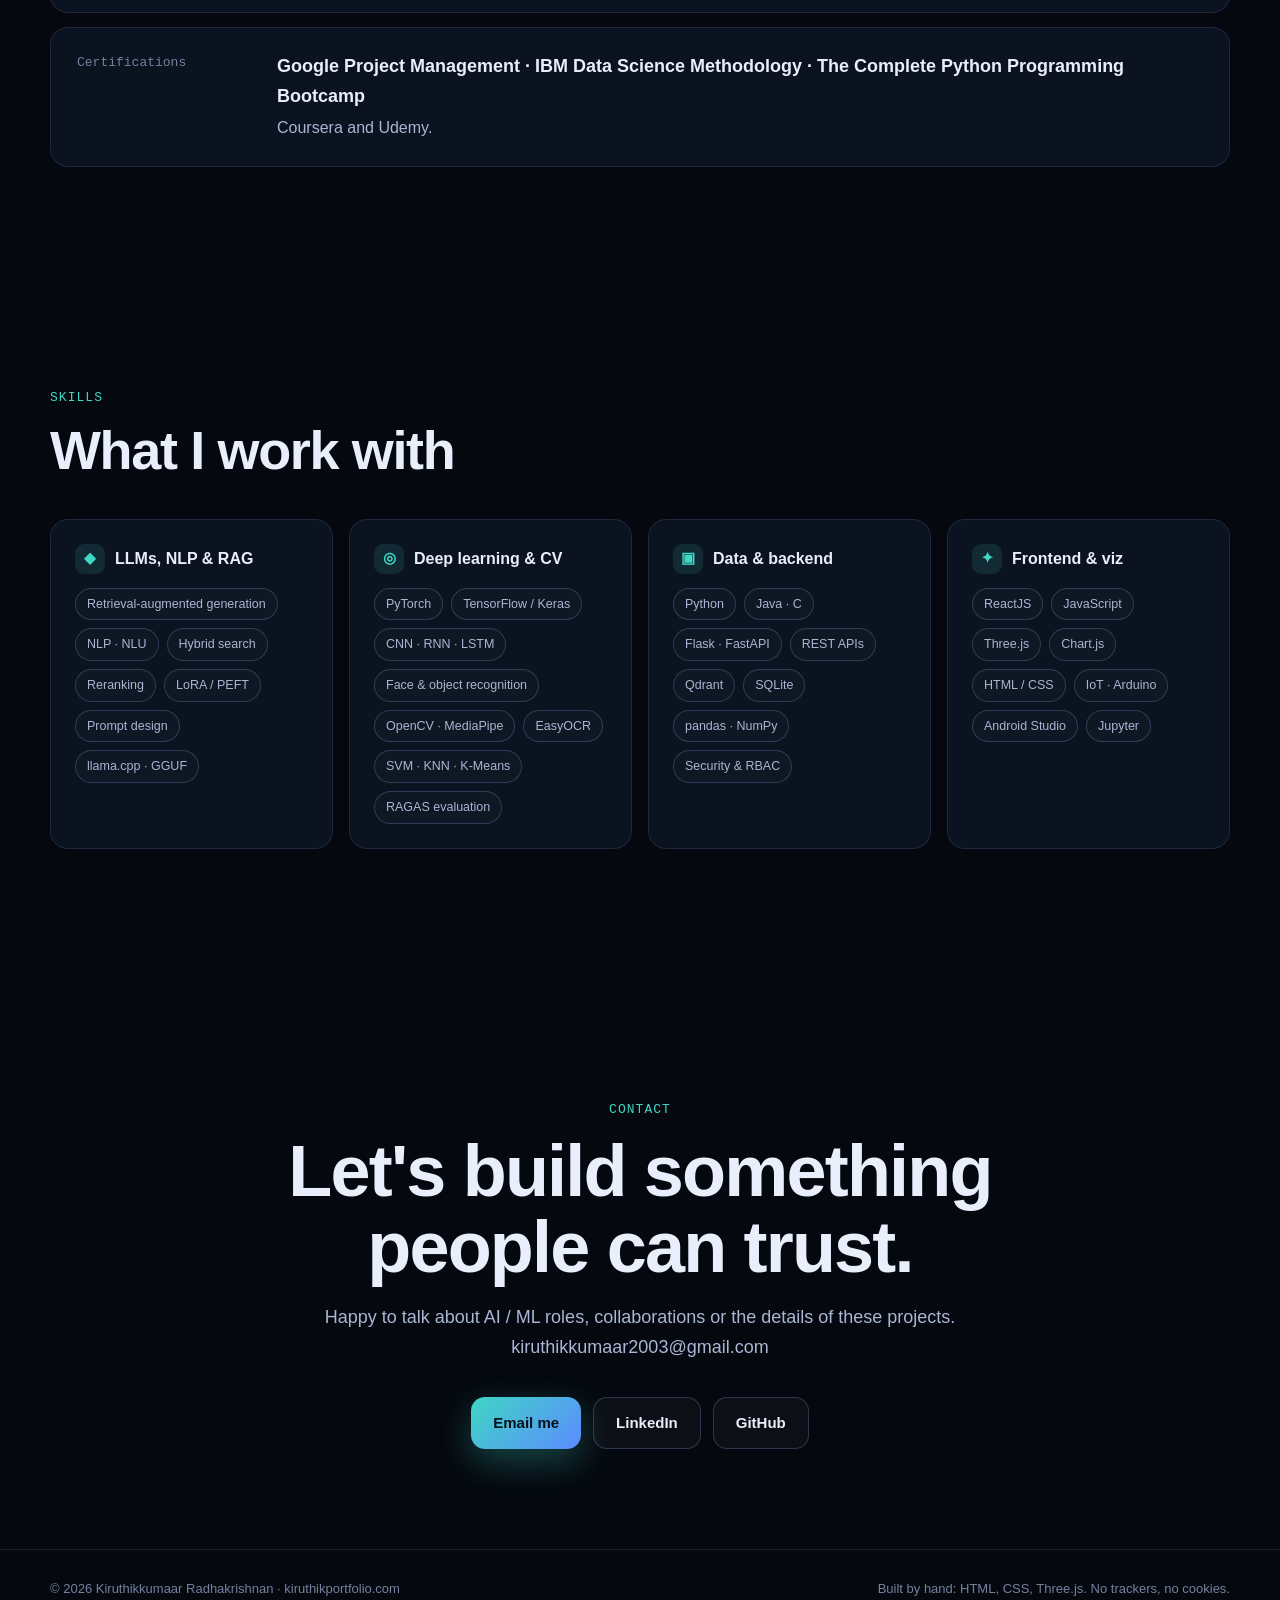
==== commit e886e98a: "Harden site: Content-Security-Policy, referrer policy, HTTPS upgrade; move GEETA inline script to a " ====
--- a/index.html
+++ b/index.html
@@ -2,6 +2,8 @@
 <html lang="en">
 <head>
 <meta charset="utf-8">
+<meta http-equiv="Content-Security-Policy" content="default-src 'self'; script-src 'self'; style-src 'self' 'unsafe-inline'; img-src 'self' data: blob:; font-src 'self'; connect-src 'self'; media-src 'self'; object-src 'none'; base-uri 'self'; form-action 'none'; upgrade-insecure-requests">
+<meta name="referrer" content="strict-origin-when-cross-origin">
 <meta name="viewport" content="width=device-width, initial-scale=1">
 <title>Kiruthikkumaar Radhakrishnan · AI &amp; ML Engineer</title>
 <meta name="description" content="Portfolio of Kiruthikkumaar Radhakrishnan - AI and full-stack engineer building grounded, verifiable LLM systems. Featured: Enterprise Agentic RAG Engine with an interactive demo.">
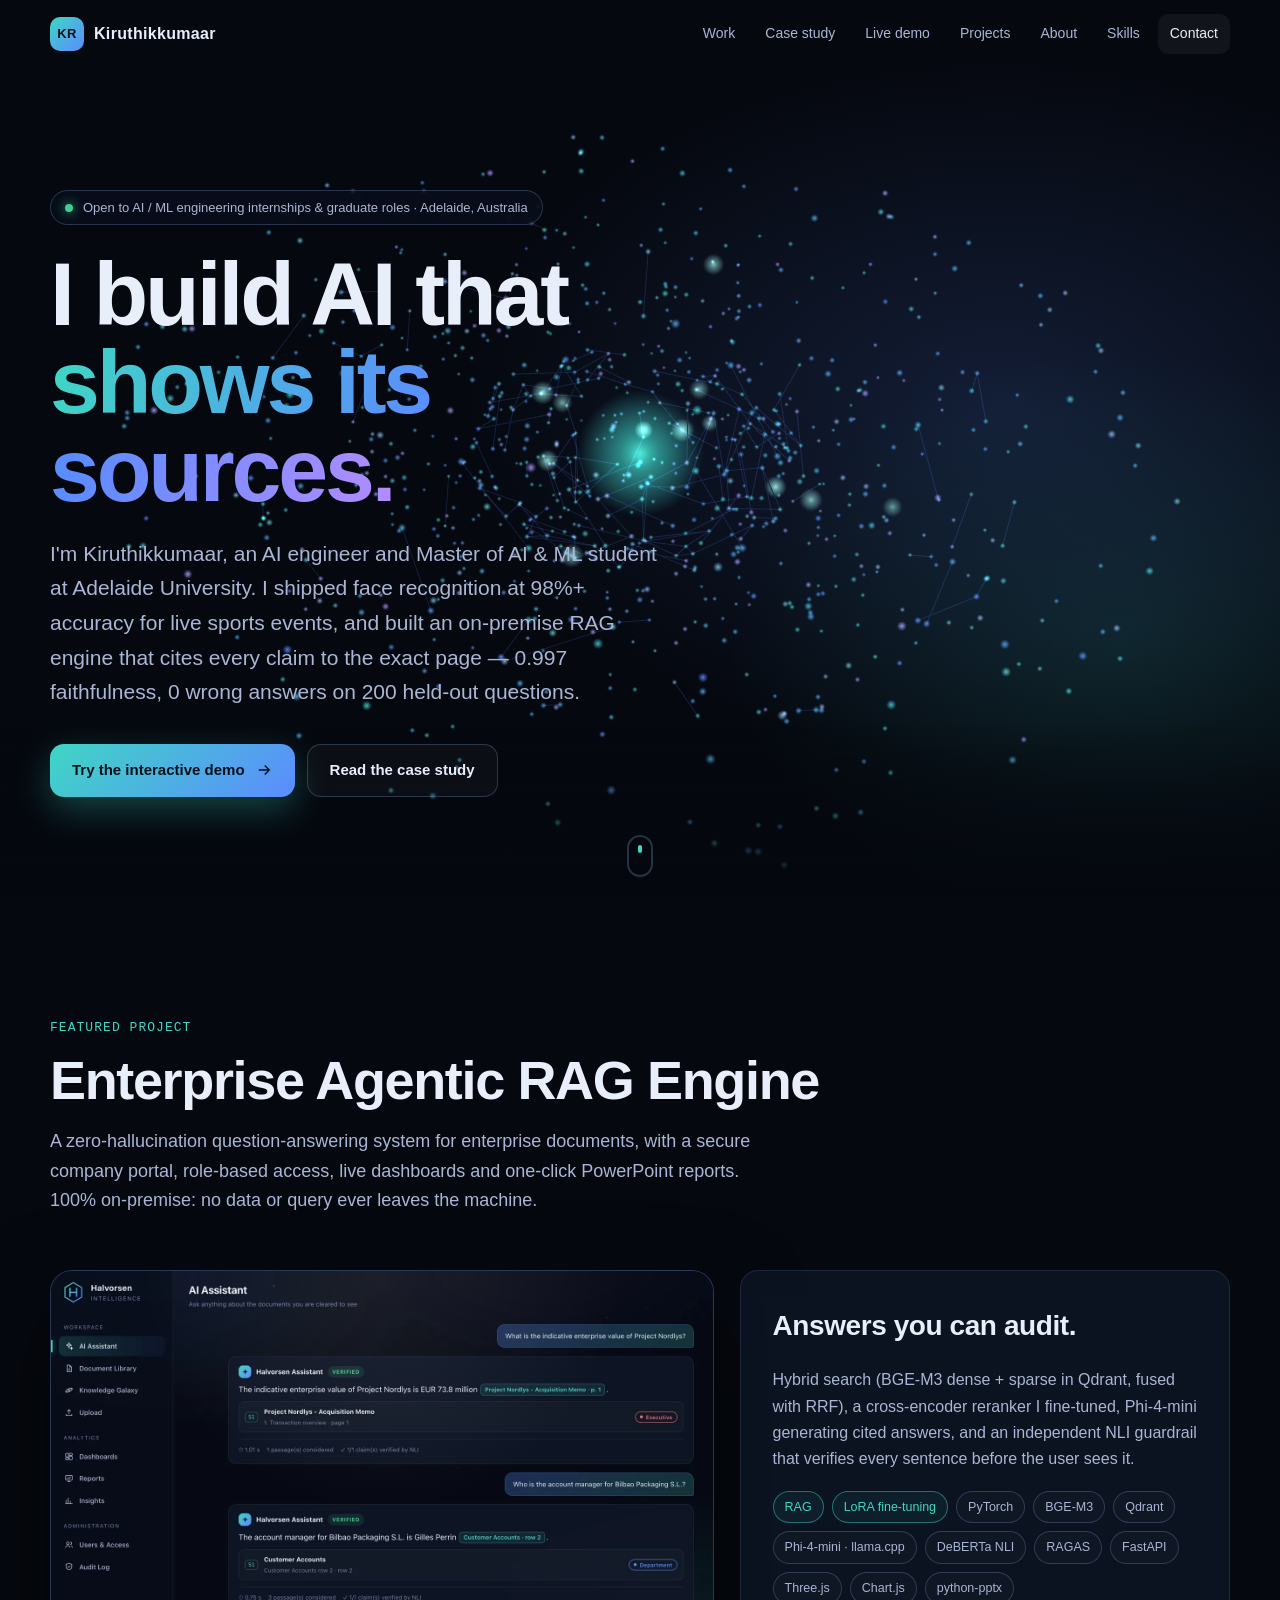
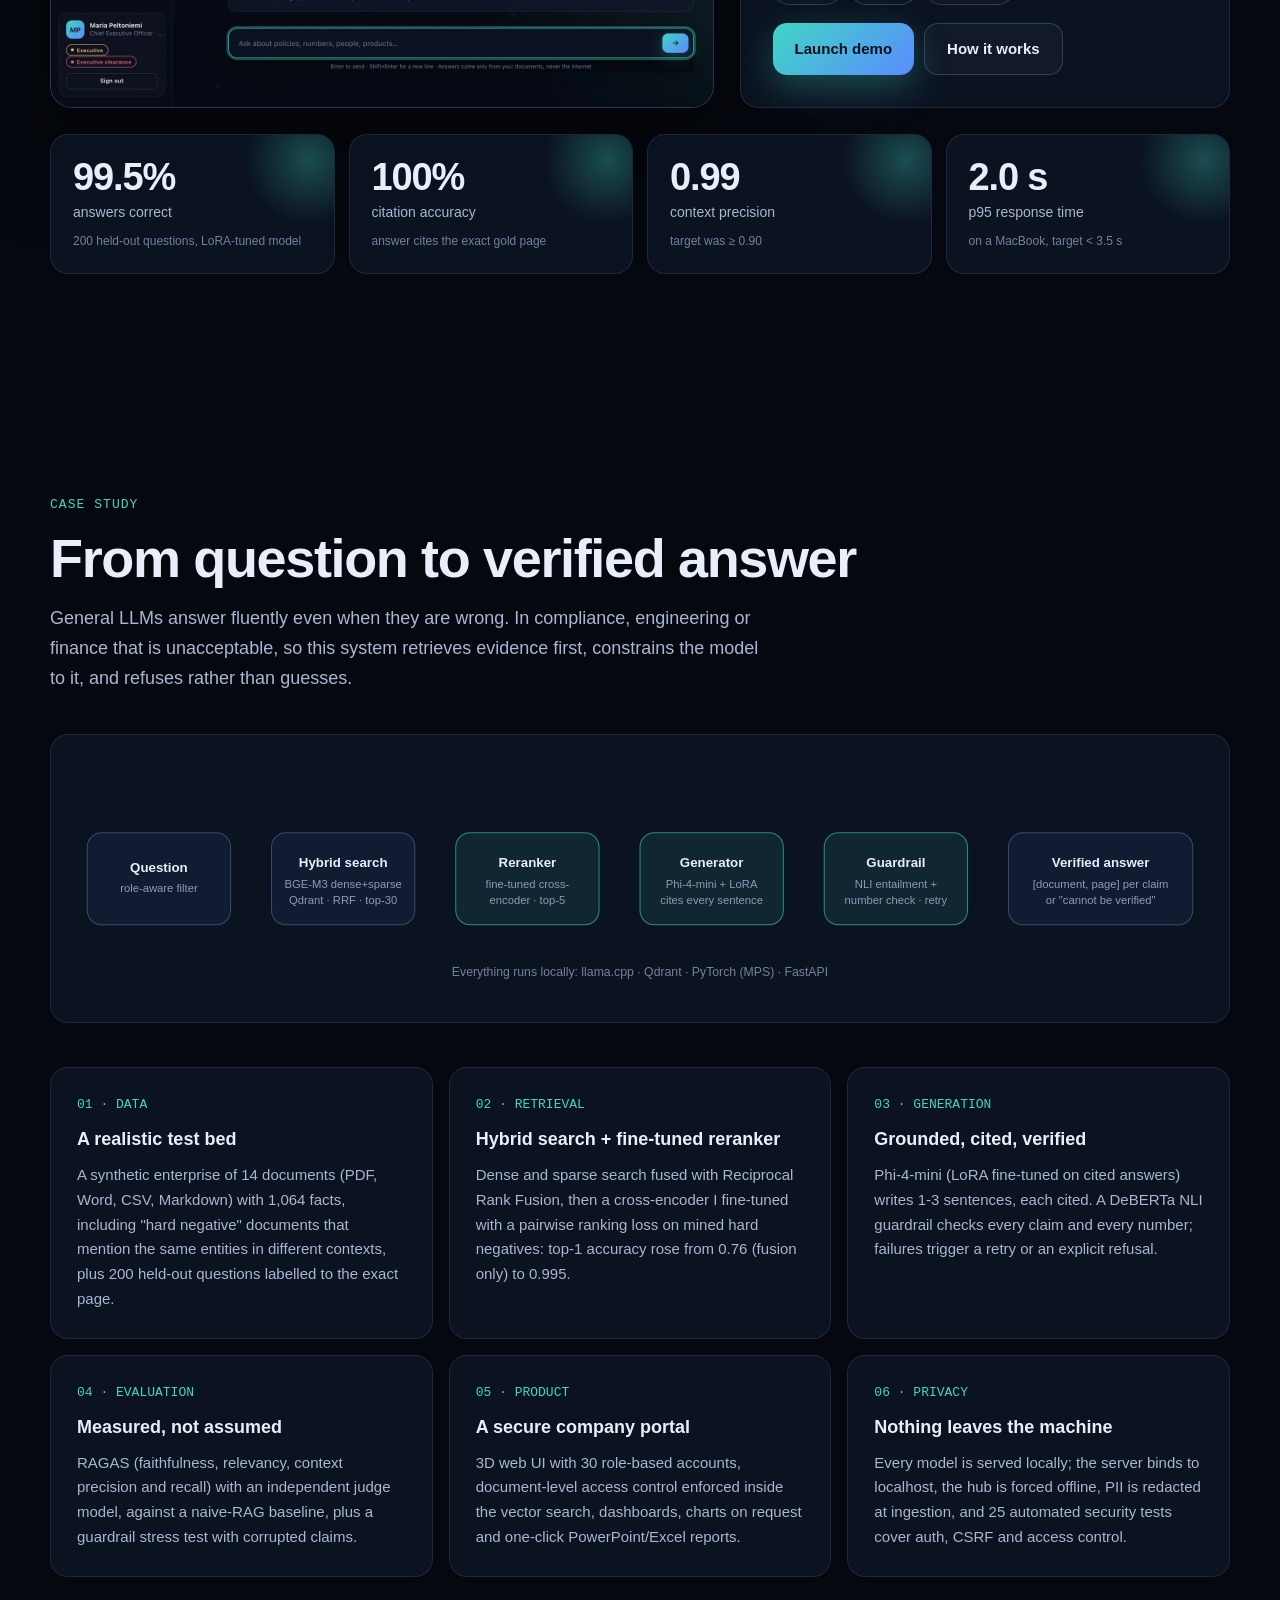
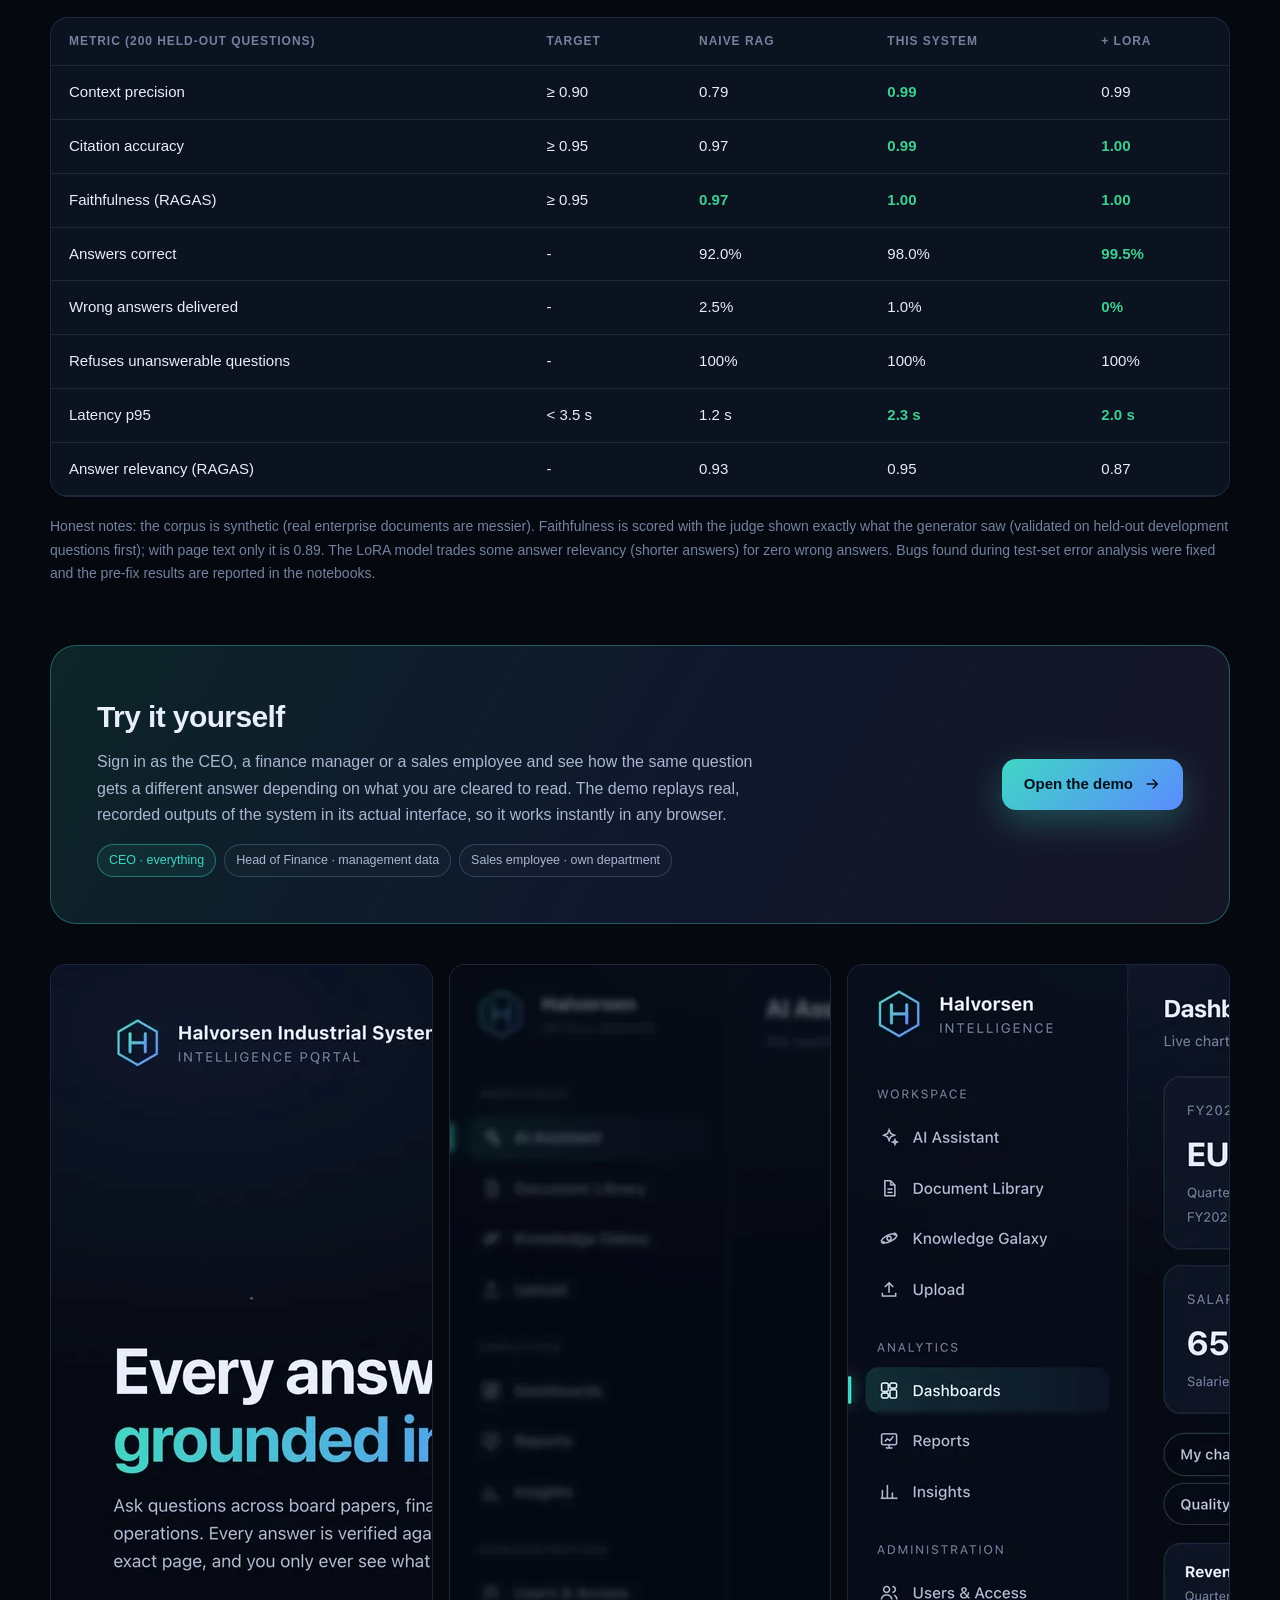
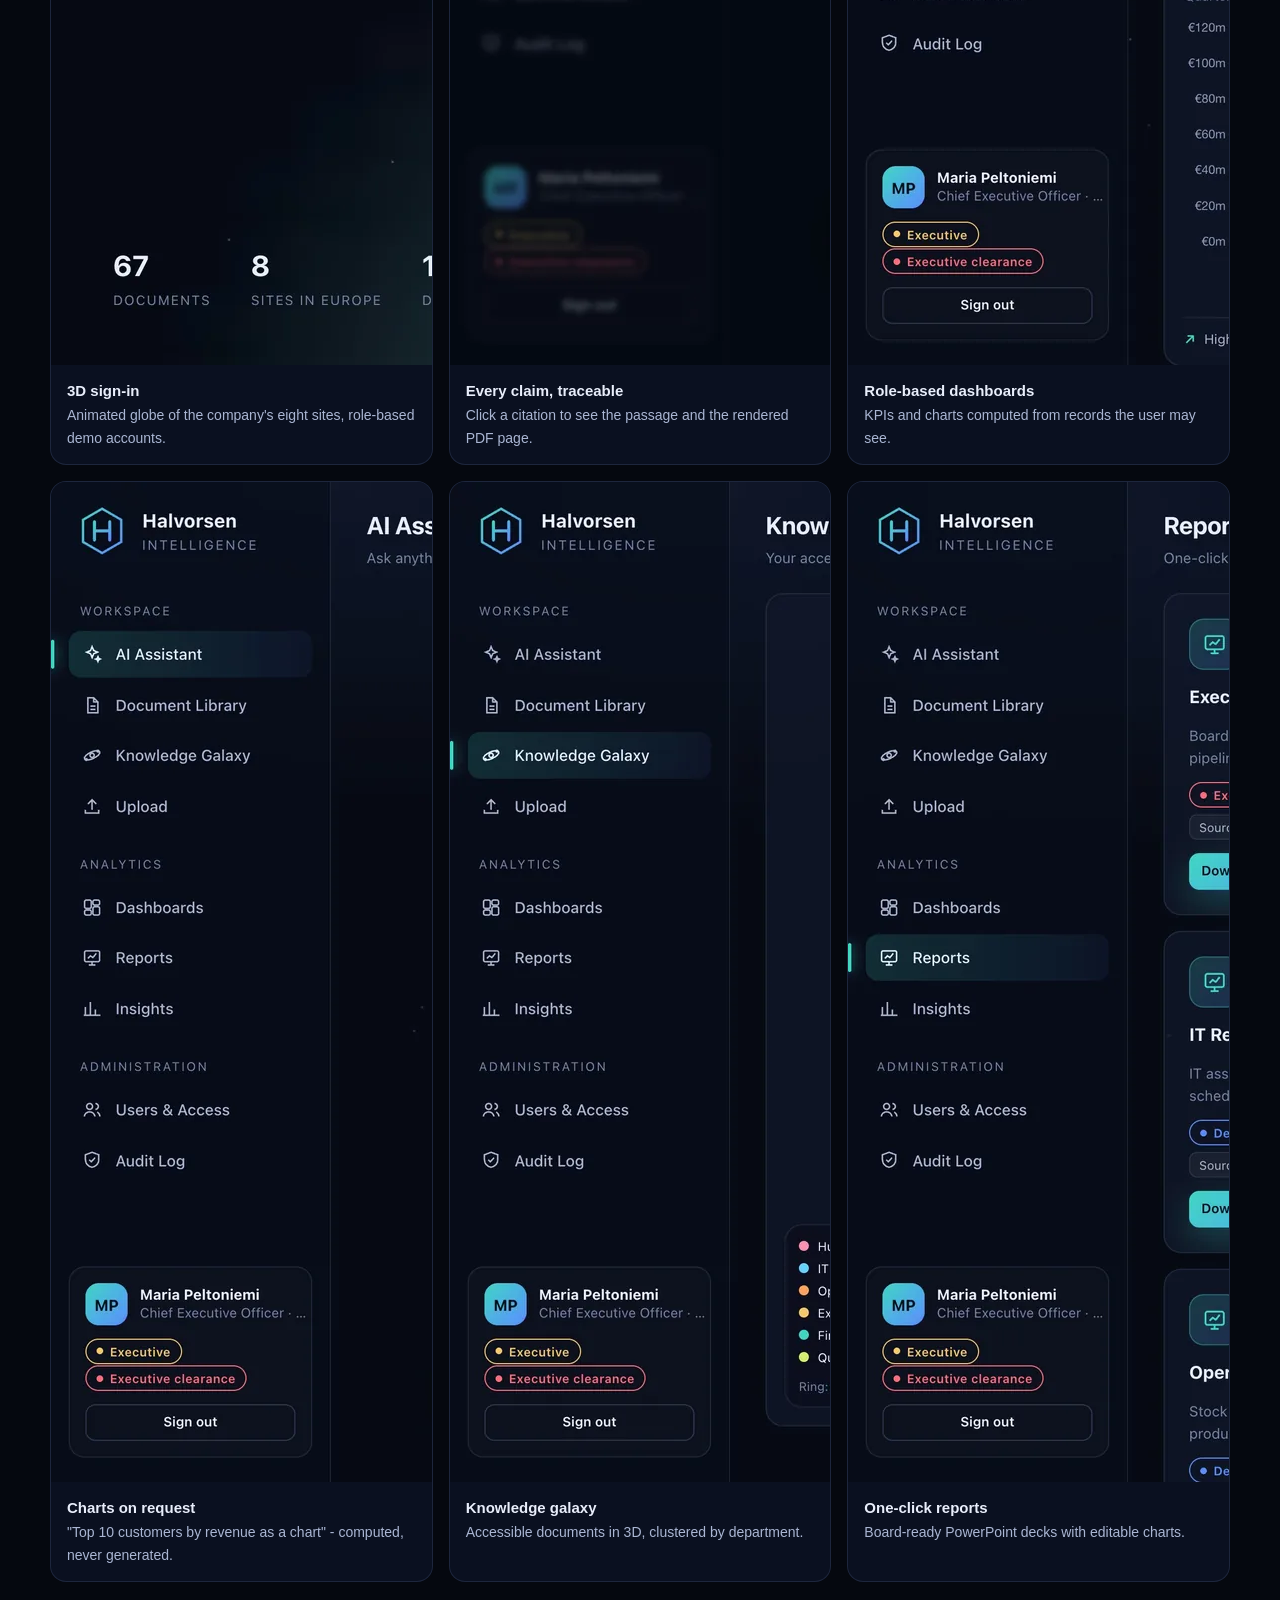
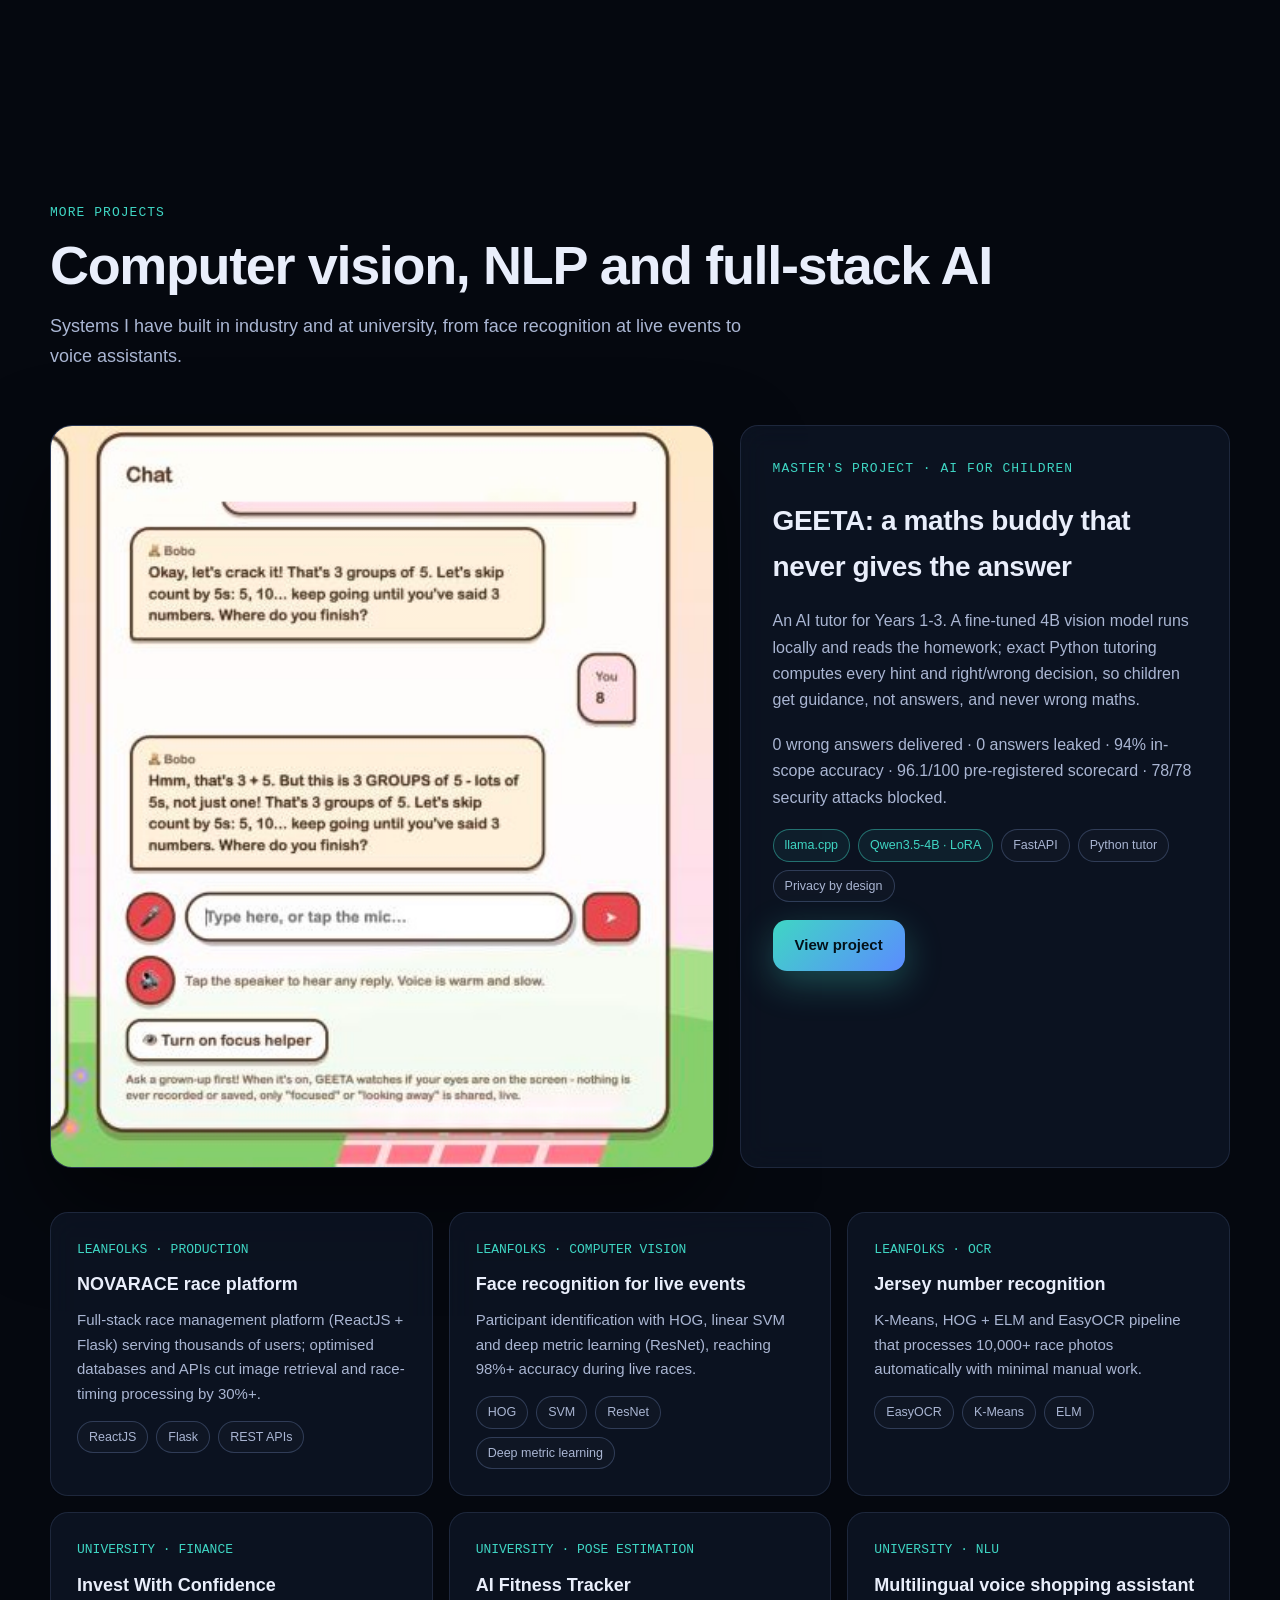
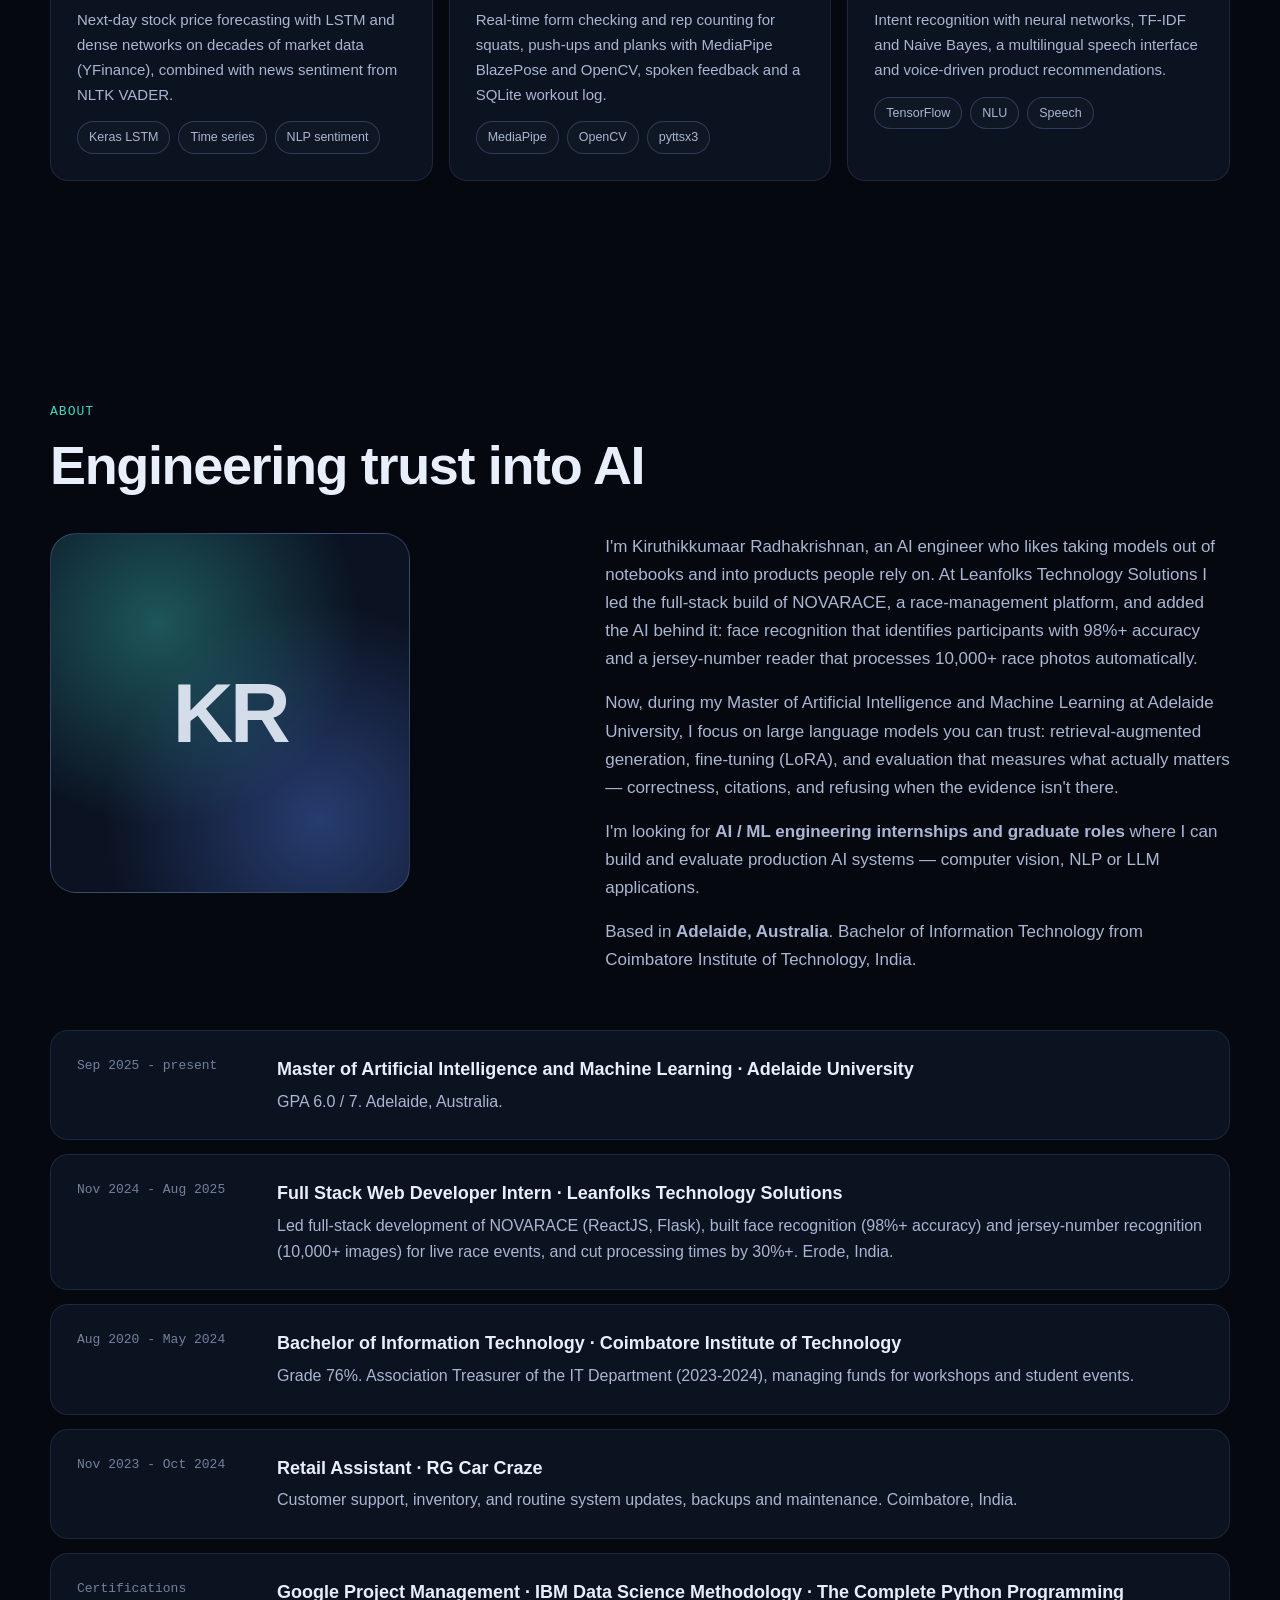
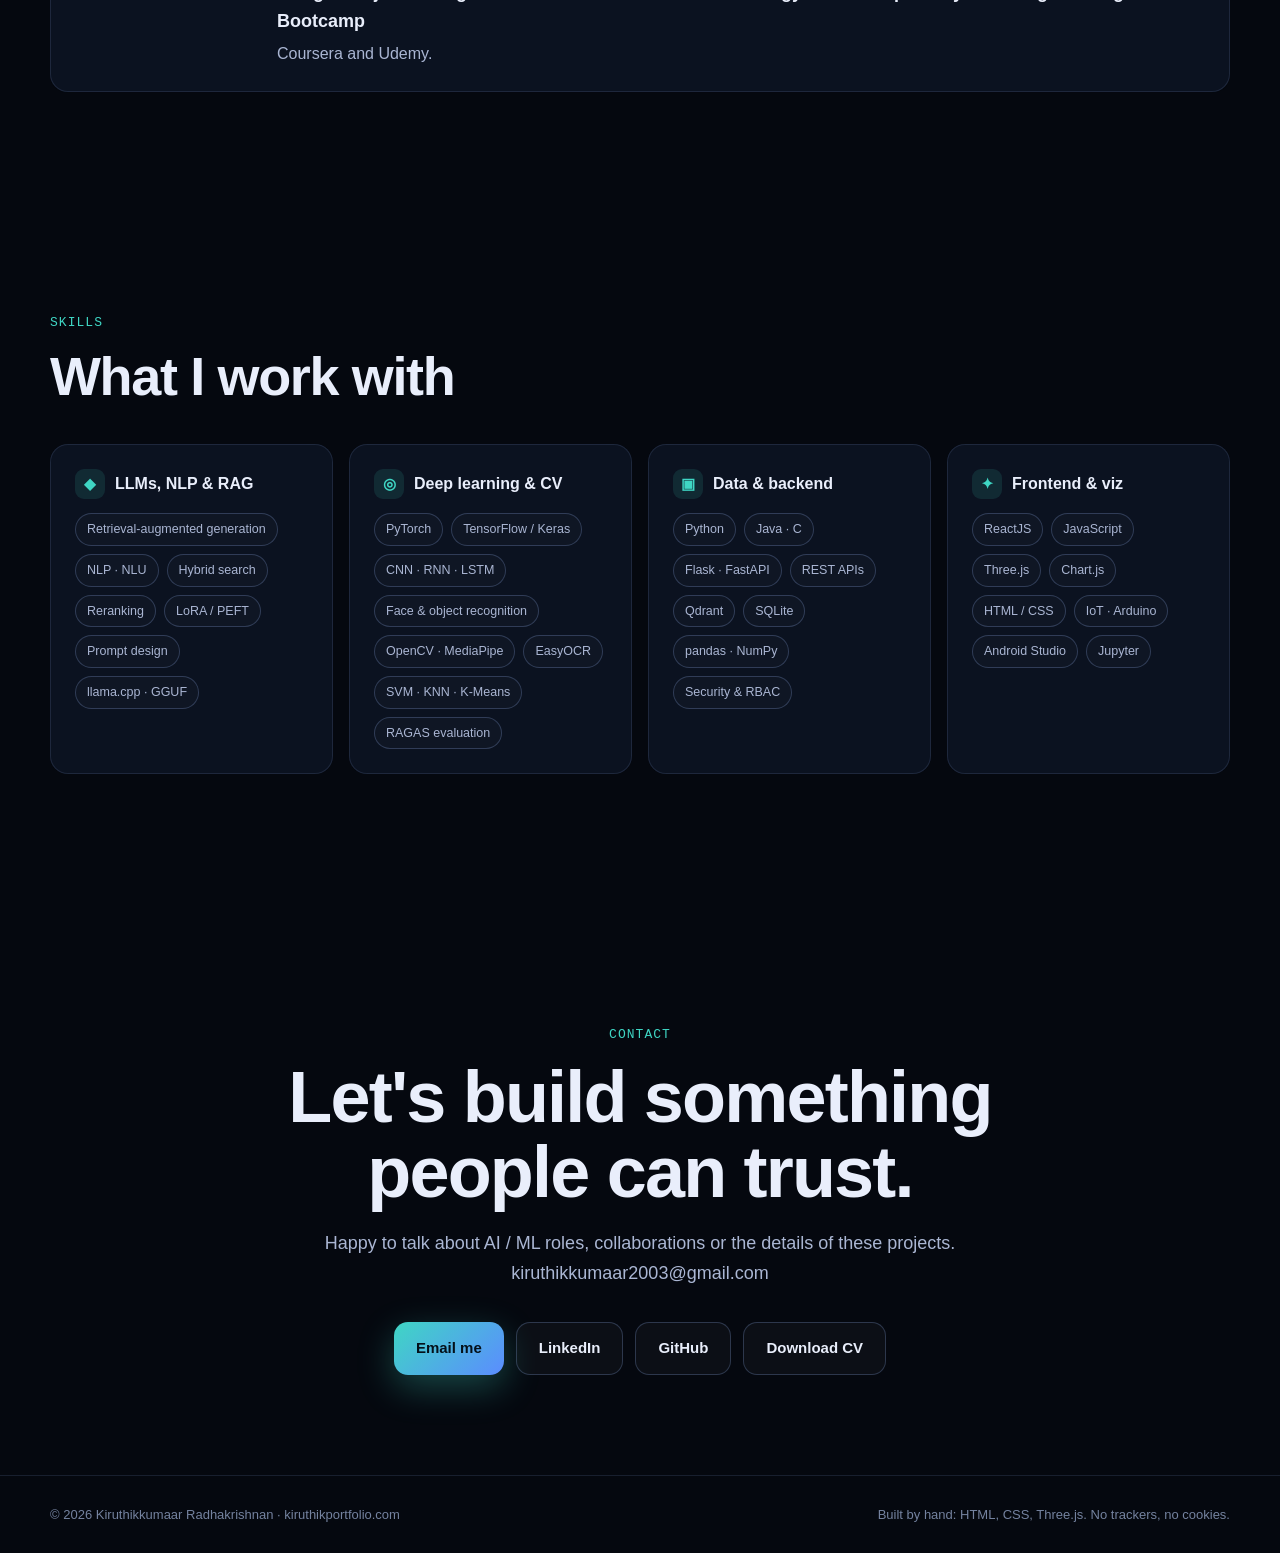
==== commit 7e9de1b2: "Polish: sharper bio, cleaned CV, WebP screenshots, lazy 3D, accessibility and mobile fixes Lighthous" ====
--- a/index.html
+++ b/index.html
@@ -30,9 +30,9 @@
   <section class="hero">
     <canvas id="hero3d" aria-hidden="true"></canvas>
     <div class="wrap">
-      <span class="eyebrow"><b></b>Master of AI &amp; ML student · Adelaide University · open to AI / ML roles</span>
+      <span class="eyebrow"><b></b>Open to AI / ML engineering internships &amp; graduate roles · Adelaide, Australia</span>
       <h1>I build AI that <span class="grad">shows its sources.</span></h1>
-      <p class="lead">I'm Kiruthikkumaar, an AI specialist and full-stack developer focused on retrieval-augmented generation, local LLMs and the evaluation that proves they work. My latest system answers questions over private company documents, cites every claim to the exact page, and runs entirely on one laptop.</p>
+      <p class="lead">I'm Kiruthikkumaar, an AI engineer and Master of AI &amp; ML student at Adelaide University. I shipped face recognition at 98%+ accuracy for live sports events, and built an on-premise RAG engine that cites every claim to the exact page &mdash; 0.997 faithfulness, 0 wrong answers on 200 held-out questions.</p>
       <div class="cta">
         <a class="btn primary" href="demo/">Try the interactive demo
           <svg viewBox="0 0 24 24" fill="none" stroke="currentColor" stroke-width="2"><path d="M5 12h13M13 6l6 6-6 6"/></svg></a>
@@ -50,7 +50,7 @@
       <p class="sub reveal">A zero-hallucination question-answering system for enterprise documents, with a secure company portal, role-based access, live dashboards and one-click PowerPoint reports. 100% on-premise: no data or query ever leaves the machine.</p>
 
       <div class="feature">
-        <a class="shot reveal" href="demo/" aria-label="Open the interactive demo"><img src="assets/img/portal-assistant.jpg" alt="The AI assistant answering with a verified, cited answer"><span class="glare"></span></a>
+        <a class="shot reveal" href="demo/" aria-label="Open the interactive demo"><img src="assets/img/portal-assistant.webp" alt="The AI assistant answering with a verified, cited answer" width="1600" height="1000" decoding="async"><span class="glare"></span></a>
         <div class="card info reveal">
           <h3>Answers you can audit.</h3>
           <p>Hybrid search (BGE-M3 dense + sparse in Qdrant, fused with RRF), a cross-encoder reranker I fine-tuned, Phi-4-mini generating cited answers, and an independent NLI guardrail that verifies every sentence before the user sees it.</p>
@@ -96,12 +96,12 @@
       </div>
 
       <div class="steps">
-        <div class="card step reveal"><div class="n">01 · DATA</div><h4>A realistic test bed</h4><p>A synthetic enterprise of 14 documents (PDF, Word, CSV, Markdown) with 1,064 facts, including "hard negative" documents that mention the same entities in different contexts, plus 200 held-out questions labelled to the exact page.</p></div>
-        <div class="card step reveal"><div class="n">02 · RETRIEVAL</div><h4>Hybrid search + fine-tuned reranker</h4><p>Dense and sparse search fused with Reciprocal Rank Fusion, then a cross-encoder I fine-tuned with a pairwise ranking loss on mined hard negatives: top-1 accuracy rose from 0.76 (fusion only) to 0.995.</p></div>
-        <div class="card step reveal"><div class="n">03 · GENERATION</div><h4>Grounded, cited, verified</h4><p>Phi-4-mini (LoRA fine-tuned on cited answers) writes 1-3 sentences, each cited. A DeBERTa NLI guardrail checks every claim and every number; failures trigger a retry or an explicit refusal.</p></div>
-        <div class="card step reveal"><div class="n">04 · EVALUATION</div><h4>Measured, not assumed</h4><p>RAGAS (faithfulness, relevancy, context precision and recall) with an independent judge model, against a naive-RAG baseline, plus a guardrail stress test with corrupted claims.</p></div>
-        <div class="card step reveal"><div class="n">05 · PRODUCT</div><h4>A secure company portal</h4><p>3D web UI with 30 role-based accounts, document-level access control enforced inside the vector search, dashboards, charts on request and one-click PowerPoint/Excel reports.</p></div>
-        <div class="card step reveal"><div class="n">06 · PRIVACY</div><h4>Nothing leaves the machine</h4><p>Every model is served locally; the server binds to localhost, the hub is forced offline, PII is redacted at ingestion, and 25 automated security tests cover auth, CSRF and access control.</p></div>
+        <div class="card step reveal"><div class="n">01 · DATA</div><h3>A realistic test bed</h3><p>A synthetic enterprise of 14 documents (PDF, Word, CSV, Markdown) with 1,064 facts, including "hard negative" documents that mention the same entities in different contexts, plus 200 held-out questions labelled to the exact page.</p></div>
+        <div class="card step reveal"><div class="n">02 · RETRIEVAL</div><h3>Hybrid search + fine-tuned reranker</h3><p>Dense and sparse search fused with Reciprocal Rank Fusion, then a cross-encoder I fine-tuned with a pairwise ranking loss on mined hard negatives: top-1 accuracy rose from 0.76 (fusion only) to 0.995.</p></div>
+        <div class="card step reveal"><div class="n">03 · GENERATION</div><h3>Grounded, cited, verified</h3><p>Phi-4-mini (LoRA fine-tuned on cited answers) writes 1-3 sentences, each cited. A DeBERTa NLI guardrail checks every claim and every number; failures trigger a retry or an explicit refusal.</p></div>
+        <div class="card step reveal"><div class="n">04 · EVALUATION</div><h3>Measured, not assumed</h3><p>RAGAS (faithfulness, relevancy, context precision and recall) with an independent judge model, against a naive-RAG baseline, plus a guardrail stress test with corrupted claims.</p></div>
+        <div class="card step reveal"><div class="n">05 · PRODUCT</div><h3>A secure company portal</h3><p>3D web UI with 30 role-based accounts, document-level access control enforced inside the vector search, dashboards, charts on request and one-click PowerPoint/Excel reports.</p></div>
+        <div class="card step reveal"><div class="n">06 · PRIVACY</div><h3>Nothing leaves the machine</h3><p>Every model is served locally; the server binds to localhost, the hub is forced offline, PII is redacted at ingestion, and 25 automated security tests cover auth, CSRF and access control.</p></div>
       </div>
 
       <div class="card results reveal">
@@ -132,12 +132,12 @@
       </div>
 
       <div class="gallery">
-        <figure class="reveal"><img src="assets/img/portal-login.jpg" alt="3D sign-in page with globe of company sites" loading="lazy"><figcaption><b>3D sign-in</b>Animated globe of the company's eight sites, role-based demo accounts.</figcaption></figure>
-        <figure class="reveal"><img src="assets/img/portal-citation.jpg" alt="Source drawer showing the cited PDF page" loading="lazy"><figcaption><b>Every claim, traceable</b>Click a citation to see the passage and the rendered PDF page.</figcaption></figure>
-        <figure class="reveal"><img src="assets/img/portal-dashboard.jpg" alt="Executive dashboard with KPI tiles and charts" loading="lazy"><figcaption><b>Role-based dashboards</b>KPIs and charts computed from records the user may see.</figcaption></figure>
-        <figure class="reveal"><img src="assets/img/portal-chart.jpg" alt="Chart generated in the assistant chat" loading="lazy"><figcaption><b>Charts on request</b>"Top 10 customers by revenue as a chart" - computed, never generated.</figcaption></figure>
-        <figure class="reveal"><img src="assets/img/portal-galaxy.jpg" alt="3D knowledge galaxy of documents" loading="lazy"><figcaption><b>Knowledge galaxy</b>Accessible documents in 3D, clustered by department.</figcaption></figure>
-        <figure class="reveal"><img src="assets/img/portal-reports.jpg" alt="One-click PowerPoint and Excel reports" loading="lazy"><figcaption><b>One-click reports</b>Board-ready PowerPoint decks with editable charts.</figcaption></figure>
+        <figure class="reveal"><img src="assets/img/portal-login.webp" alt="3D sign-in page with globe of company sites" loading="lazy" width="1600" height="1000" decoding="async"><figcaption><b>3D sign-in</b>Animated globe of the company's eight sites, role-based demo accounts.</figcaption></figure>
+        <figure class="reveal"><img src="assets/img/portal-citation.webp" alt="Source drawer showing the cited PDF page" loading="lazy" width="1600" height="1000" decoding="async"><figcaption><b>Every claim, traceable</b>Click a citation to see the passage and the rendered PDF page.</figcaption></figure>
+        <figure class="reveal"><img src="assets/img/portal-dashboard.webp" alt="Executive dashboard with KPI tiles and charts" loading="lazy" width="1600" height="1000" decoding="async"><figcaption><b>Role-based dashboards</b>KPIs and charts computed from records the user may see.</figcaption></figure>
+        <figure class="reveal"><img src="assets/img/portal-chart.webp" alt="Chart generated in the assistant chat" loading="lazy" width="1600" height="1000" decoding="async"><figcaption><b>Charts on request</b>"Top 10 customers by revenue as a chart" - computed, never generated.</figcaption></figure>
+        <figure class="reveal"><img src="assets/img/portal-galaxy.webp" alt="3D knowledge galaxy of documents" loading="lazy" width="1600" height="1000" decoding="async"><figcaption><b>Knowledge galaxy</b>Accessible documents in 3D, clustered by department.</figcaption></figure>
+        <figure class="reveal"><img src="assets/img/portal-reports.webp" alt="One-click PowerPoint and Excel reports" loading="lazy" width="1600" height="1000" decoding="async"><figcaption><b>One-click reports</b>Board-ready PowerPoint decks with editable charts.</figcaption></figure>
       </div>
     </div>
   </section>
@@ -149,7 +149,7 @@
       <h2 class="reveal">Computer vision, NLP and full-stack AI</h2>
       <p class="sub reveal">Systems I have built in industry and at university, from face recognition at live events to voice assistants.</p>
       <div class="feature">
-        <a class="shot reveal" href="geeta/" aria-label="Open the GEETA project page"><img src="assets/img/geeta-chat-only.jpg" alt="GEETA's teddy buddy spotting that a child added instead of multiplying, and giving a hint"><span class="glare"></span></a>
+        <a class="shot reveal" href="geeta/" aria-label="Open the GEETA project page"><img src="assets/img/geeta-chat-only.jpg" alt="GEETA's teddy buddy spotting that a child added instead of multiplying, and giving a hint" width="420" height="470" decoding="async"><span class="glare"></span></a>
         <div class="card info reveal">
           <div class="kicker" style="margin:0">Master's project · AI for children</div>
           <h3>GEETA: a maths buddy that never gives the answer</h3>
@@ -160,17 +160,17 @@
         </div>
       </div>
       <div class="steps">
-        <div class="card step reveal"><div class="n">LEANFOLKS · PRODUCTION</div><h4>NOVARACE race platform</h4><p>Full-stack race management platform (ReactJS + Flask) serving thousands of users; optimised databases and APIs cut image retrieval and race-timing processing by 30%+.</p>
+        <div class="card step reveal"><div class="n">LEANFOLKS · PRODUCTION</div><h3>NOVARACE race platform</h3><p>Full-stack race management platform (ReactJS + Flask) serving thousands of users; optimised databases and APIs cut image retrieval and race-timing processing by 30%+.</p>
           <div class="chips" style="margin-top:14px"><span class="chip">ReactJS</span><span class="chip">Flask</span><span class="chip">REST APIs</span></div></div>
-        <div class="card step reveal"><div class="n">LEANFOLKS · COMPUTER VISION</div><h4>Face recognition for live events</h4><p>Participant identification with HOG, linear SVM and deep metric learning (ResNet), reaching 98%+ accuracy during live races.</p>
+        <div class="card step reveal"><div class="n">LEANFOLKS · COMPUTER VISION</div><h3>Face recognition for live events</h3><p>Participant identification with HOG, linear SVM and deep metric learning (ResNet), reaching 98%+ accuracy during live races.</p>
           <div class="chips" style="margin-top:14px"><span class="chip">HOG</span><span class="chip">SVM</span><span class="chip">ResNet</span><span class="chip">Deep metric learning</span></div></div>
-        <div class="card step reveal"><div class="n">LEANFOLKS · OCR</div><h4>Jersey number recognition</h4><p>K-Means, HOG + ELM and EasyOCR pipeline that processes 10,000+ race photos automatically with minimal manual work.</p>
+        <div class="card step reveal"><div class="n">LEANFOLKS · OCR</div><h3>Jersey number recognition</h3><p>K-Means, HOG + ELM and EasyOCR pipeline that processes 10,000+ race photos automatically with minimal manual work.</p>
           <div class="chips" style="margin-top:14px"><span class="chip">EasyOCR</span><span class="chip">K-Means</span><span class="chip">ELM</span></div></div>
-        <div class="card step reveal"><div class="n">UNIVERSITY · FINANCE</div><h4>Invest With Confidence</h4><p>Next-day stock price forecasting with LSTM and dense networks on decades of market data (YFinance), combined with news sentiment from NLTK VADER.</p>
+        <div class="card step reveal"><div class="n">UNIVERSITY · FINANCE</div><h3>Invest With Confidence</h3><p>Next-day stock price forecasting with LSTM and dense networks on decades of market data (YFinance), combined with news sentiment from NLTK VADER.</p>
           <div class="chips" style="margin-top:14px"><span class="chip">Keras LSTM</span><span class="chip">Time series</span><span class="chip">NLP sentiment</span></div></div>
-        <div class="card step reveal"><div class="n">UNIVERSITY · POSE ESTIMATION</div><h4>AI Fitness Tracker</h4><p>Real-time form checking and rep counting for squats, push-ups and planks with MediaPipe BlazePose and OpenCV, spoken feedback and a SQLite workout log.</p>
+        <div class="card step reveal"><div class="n">UNIVERSITY · POSE ESTIMATION</div><h3>AI Fitness Tracker</h3><p>Real-time form checking and rep counting for squats, push-ups and planks with MediaPipe BlazePose and OpenCV, spoken feedback and a SQLite workout log.</p>
           <div class="chips" style="margin-top:14px"><span class="chip">MediaPipe</span><span class="chip">OpenCV</span><span class="chip">pyttsx3</span></div></div>
-        <div class="card step reveal"><div class="n">UNIVERSITY · NLU</div><h4>Multilingual voice shopping assistant</h4><p>Intent recognition with neural networks, TF-IDF and Naive Bayes, a multilingual speech interface and voice-driven product recommendations.</p>
+        <div class="card step reveal"><div class="n">UNIVERSITY · NLU</div><h3>Multilingual voice shopping assistant</h3><p>Intent recognition with neural networks, TF-IDF and Naive Bayes, a multilingual speech interface and voice-driven product recommendations.</p>
           <div class="chips" style="margin-top:14px"><span class="chip">TensorFlow</span><span class="chip">NLU</span><span class="chip">Speech</span></div></div>
       </div>
     </div>
@@ -184,17 +184,18 @@
       <div class="about">
         <div class="portrait reveal" aria-hidden="true">KR</div>
         <div class="reveal">
-          <p>I'm Kiruthikkumaar Radhakrishnan, an AI specialist and full-stack developer studying for a Master of Artificial Intelligence and Machine Learning at Adelaide University. I build systems that connect neural networks to real products: computer-vision models running at live events, NLP assistants, and now grounded LLM systems that cite their sources.</p>
-          <p>I care about the parts that make AI trustworthy in practice: clean data, honest evaluation, access control, and reporting what works as well as what doesn't.</p>
+          <p>I'm Kiruthikkumaar Radhakrishnan, an AI engineer who likes taking models out of notebooks and into products people rely on. At Leanfolks Technology Solutions I led the full-stack build of NOVARACE, a race-management platform, and added the AI behind it: face recognition that identifies participants with 98%+ accuracy and a jersey-number reader that processes 10,000+ race photos automatically.</p>
+          <p>Now, during my Master of Artificial Intelligence and Machine Learning at Adelaide University, I focus on large language models you can trust: retrieval-augmented generation, fine-tuning (LoRA), and evaluation that measures what actually matters &mdash; correctness, citations, and refusing when the evidence isn't there.</p>
+          <p>I'm looking for <b>AI / ML engineering internships and graduate roles</b> where I can build and evaluate production AI systems &mdash; computer vision, NLP or LLM applications.</p>
           <p>Based in <b>Adelaide, Australia</b>. Bachelor of Information Technology from Coimbatore Institute of Technology, India.</p>
         </div>
       </div>
       <div class="timeline" id="experience">
-        <div class="card tl reveal"><div class="when">Sep 2025 - present</div><div><h4>Master of Artificial Intelligence and Machine Learning · Adelaide University</h4><p>GPA 6.0 / 7. Adelaide, Australia.</p></div></div>
-        <div class="card tl reveal"><div class="when">Nov 2024 - Aug 2025</div><div><h4>Full Stack Web Developer Intern · Leanfolks Technology Solutions</h4><p>Led full-stack development of NOVARACE (ReactJS, Flask), built face recognition (98%+ accuracy) and jersey-number recognition (10,000+ images) for live race events, and cut processing times by 30%+. Erode, India.</p></div></div>
-        <div class="card tl reveal"><div class="when">Aug 2020 - May 2024</div><div><h4>Bachelor of Information Technology · Coimbatore Institute of Technology</h4><p>Grade 76%. Association Treasurer of the IT Department (2023-2024), managing funds for workshops and student events.</p></div></div>
-        <div class="card tl reveal"><div class="when">Nov 2023 - Oct 2024</div><div><h4>Retail Assistant · RG Car Craze</h4><p>Customer support, inventory, and routine system updates, backups and maintenance. Coimbatore, India.</p></div></div>
-        <div class="card tl reveal"><div class="when">Certifications</div><div><h4>Google Project Management · IBM Data Science Methodology · The Complete Python Programming Bootcamp</h4><p>Coursera and Udemy.</p></div></div>
+        <div class="card tl reveal"><div class="when">Sep 2025 - present</div><div><h3>Master of Artificial Intelligence and Machine Learning · Adelaide University</h3><p>GPA 6.0 / 7. Adelaide, Australia.</p></div></div>
+        <div class="card tl reveal"><div class="when">Nov 2024 - Aug 2025</div><div><h3>Full Stack Web Developer Intern · Leanfolks Technology Solutions</h3><p>Led full-stack development of NOVARACE (ReactJS, Flask), built face recognition (98%+ accuracy) and jersey-number recognition (10,000+ images) for live race events, and cut processing times by 30%+. Erode, India.</p></div></div>
+        <div class="card tl reveal"><div class="when">Aug 2020 - May 2024</div><div><h3>Bachelor of Information Technology · Coimbatore Institute of Technology</h3><p>Grade 76%. Association Treasurer of the IT Department (2023-2024), managing funds for workshops and student events.</p></div></div>
+        <div class="card tl reveal"><div class="when">Nov 2023 - Oct 2024</div><div><h3>Retail Assistant · RG Car Craze</h3><p>Customer support, inventory, and routine system updates, backups and maintenance. Coimbatore, India.</p></div></div>
+        <div class="card tl reveal"><div class="when">Certifications</div><div><h3>Google Project Management · IBM Data Science Methodology · The Complete Python Programming Bootcamp</h3><p>Coursera and Udemy.</p></div></div>
       </div>
     </div>
   </section>
@@ -205,10 +206,10 @@
       <div class="kicker reveal">Skills</div>
       <h2 class="reveal">What I work with</h2>
       <div class="skills">
-        <div class="card skill reveal"><h4><i>◆</i>LLMs, NLP &amp; RAG</h4><div class="chips"><span class="chip">Retrieval-augmented generation</span><span class="chip">NLP · NLU</span><span class="chip">Hybrid search</span><span class="chip">Reranking</span><span class="chip">LoRA / PEFT</span><span class="chip">Prompt design</span><span class="chip">llama.cpp · GGUF</span></div></div>
-        <div class="card skill reveal"><h4><i>◎</i>Deep learning &amp; CV</h4><div class="chips"><span class="chip">PyTorch</span><span class="chip">TensorFlow / Keras</span><span class="chip">CNN · RNN · LSTM</span><span class="chip">Face &amp; object recognition</span><span class="chip">OpenCV · MediaPipe</span><span class="chip">EasyOCR</span><span class="chip">SVM · KNN · K-Means</span><span class="chip">RAGAS evaluation</span></div></div>
-        <div class="card skill reveal"><h4><i>▣</i>Data &amp; backend</h4><div class="chips"><span class="chip">Python</span><span class="chip">Java · C</span><span class="chip">Flask · FastAPI</span><span class="chip">REST APIs</span><span class="chip">Qdrant</span><span class="chip">SQLite</span><span class="chip">pandas · NumPy</span><span class="chip">Security &amp; RBAC</span></div></div>
-        <div class="card skill reveal"><h4><i>✦</i>Frontend &amp; viz</h4><div class="chips"><span class="chip">ReactJS</span><span class="chip">JavaScript</span><span class="chip">Three.js</span><span class="chip">Chart.js</span><span class="chip">HTML / CSS</span><span class="chip">IoT · Arduino</span><span class="chip">Android Studio</span><span class="chip">Jupyter</span></div></div>
+        <div class="card skill reveal"><h3><i>◆</i>LLMs, NLP &amp; RAG</h3><div class="chips"><span class="chip">Retrieval-augmented generation</span><span class="chip">NLP · NLU</span><span class="chip">Hybrid search</span><span class="chip">Reranking</span><span class="chip">LoRA / PEFT</span><span class="chip">Prompt design</span><span class="chip">llama.cpp · GGUF</span></div></div>
+        <div class="card skill reveal"><h3><i>◎</i>Deep learning &amp; CV</h3><div class="chips"><span class="chip">PyTorch</span><span class="chip">TensorFlow / Keras</span><span class="chip">CNN · RNN · LSTM</span><span class="chip">Face &amp; object recognition</span><span class="chip">OpenCV · MediaPipe</span><span class="chip">EasyOCR</span><span class="chip">SVM · KNN · K-Means</span><span class="chip">RAGAS evaluation</span></div></div>
+        <div class="card skill reveal"><h3><i>▣</i>Data &amp; backend</h3><div class="chips"><span class="chip">Python</span><span class="chip">Java · C</span><span class="chip">Flask · FastAPI</span><span class="chip">REST APIs</span><span class="chip">Qdrant</span><span class="chip">SQLite</span><span class="chip">pandas · NumPy</span><span class="chip">Security &amp; RBAC</span></div></div>
+        <div class="card skill reveal"><h3><i>✦</i>Frontend &amp; viz</h3><div class="chips"><span class="chip">ReactJS</span><span class="chip">JavaScript</span><span class="chip">Three.js</span><span class="chip">Chart.js</span><span class="chip">HTML / CSS</span><span class="chip">IoT · Arduino</span><span class="chip">Android Studio</span><span class="chip">Jupyter</span></div></div>
       </div>
     </div>
   </section>
@@ -223,6 +224,7 @@
         <a class="btn primary" href="mailto:kiruthikkumaar2003@gmail.com">Email me</a>
         <a class="btn" href="https://www.linkedin.com/in/kiruthikkumaar-r/" target="_blank" rel="noopener">LinkedIn</a>
         <a class="btn" href="https://github.com/KiruthikkumaarR" target="_blank" rel="noopener">GitHub</a>
+        <a class="btn" href="assets/Kiruthikkumaar_Radhakrishnan_CV.pdf" download>Download CV</a>
       </div>
     </div>
   </section>
--- a/assets/css/site.css
+++ b/assets/css/site.css
@@ -33,7 +33,10 @@
 
 /* hero */
 .hero { position: relative; min-height: 100vh; display: flex; align-items: center; overflow: hidden; }
-#hero3d { position: absolute; inset: 0; width: 100%; height: 100%; }
+#hero3d { position: absolute; inset: 0; width: 100%; height: 100%; opacity: 0; transition: opacity 1.4s var(--ease); }
+#hero3d.on { opacity: 1; }
+.hero { background: radial-gradient(60% 55% at 78% 45%, rgba(91, 140, 255, .16), transparent 70%),
+                    radial-gradient(45% 45% at 88% 70%, rgba(63, 214, 196, .12), transparent 70%); }
 .hero::after { content: ""; position: absolute; inset: auto 0 0; height: 180px; background: linear-gradient(transparent, var(--bg)); pointer-events: none; }
 .hero .wrap { position: relative; z-index: 2; padding-top: 80px; pointer-events: none; }
 .hero .wrap > * { pointer-events: auto; }
@@ -90,7 +93,7 @@
 .steps { margin-top: 44px; display: grid; grid-template-columns: repeat(3, 1fr); gap: 16px; }
 .step { padding: 26px; }
 .step .n { font-family: var(--mono); color: var(--a); font-size: 13px; }
-.step h4 { margin: 10px 0 8px; font-size: 18px; }
+.step h3 { margin: 10px 0 8px; font-size: 18px; }
 .step p { margin: 0; color: var(--ink2); font-size: 15px; }
 .results { margin-top: 40px; overflow-x: auto; }
 table { width: 100%; border-collapse: collapse; font-size: 15px; }
@@ -123,12 +126,12 @@
 .about p { color: var(--ink2); font-size: 17px; margin: 0 0 16px; }
 .skills { margin-top: 40px; display: grid; grid-template-columns: repeat(4, 1fr); gap: 16px; }
 .skill { padding: 24px; }
-.skill h4 { margin: 0 0 14px; font-size: 16px; display: flex; align-items: center; gap: 10px; }
-.skill h4 i { width: 30px; height: 30px; border-radius: 9px; display: grid; place-items: center; font-style: normal; background: rgba(63, 214, 196, .12); color: var(--a); font-size: 15px; }
+.skill h3 { margin: 0 0 14px; font-size: 16px; display: flex; align-items: center; gap: 10px; }
+.skill h3 i { width: 30px; height: 30px; border-radius: 9px; display: grid; place-items: center; font-style: normal; background: rgba(63, 214, 196, .12); color: var(--a); font-size: 15px; }
 .timeline { margin-top: 40px; display: grid; gap: 14px; }
 .tl { padding: 24px 26px; display: grid; grid-template-columns: 180px 1fr; gap: 20px; }
 .tl .when { font-family: var(--mono); color: var(--ink3); font-size: 13px; }
-.tl h4 { margin: 0 0 4px; font-size: 18px; }
+.tl h3 { margin: 0 0 4px; font-size: 18px; }
 .tl p { margin: 0; color: var(--ink2); }
 
 /* contact */
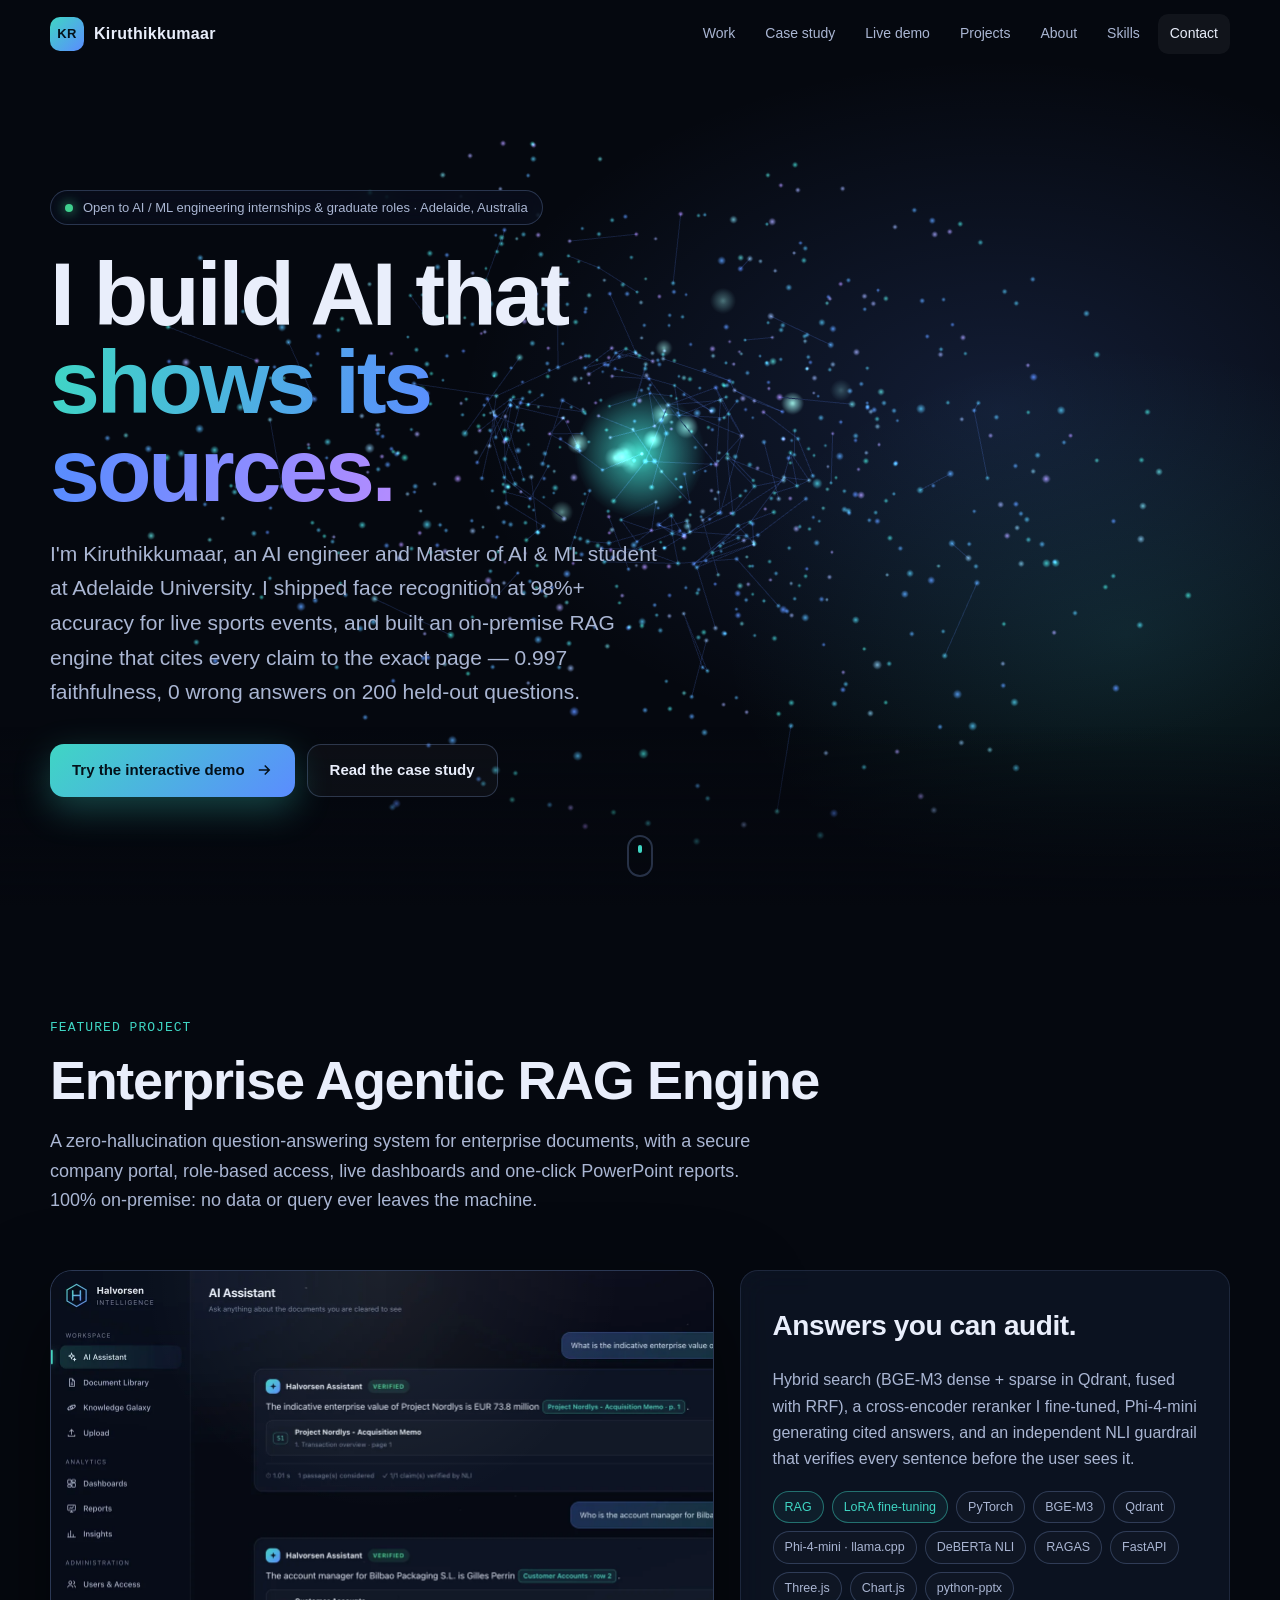
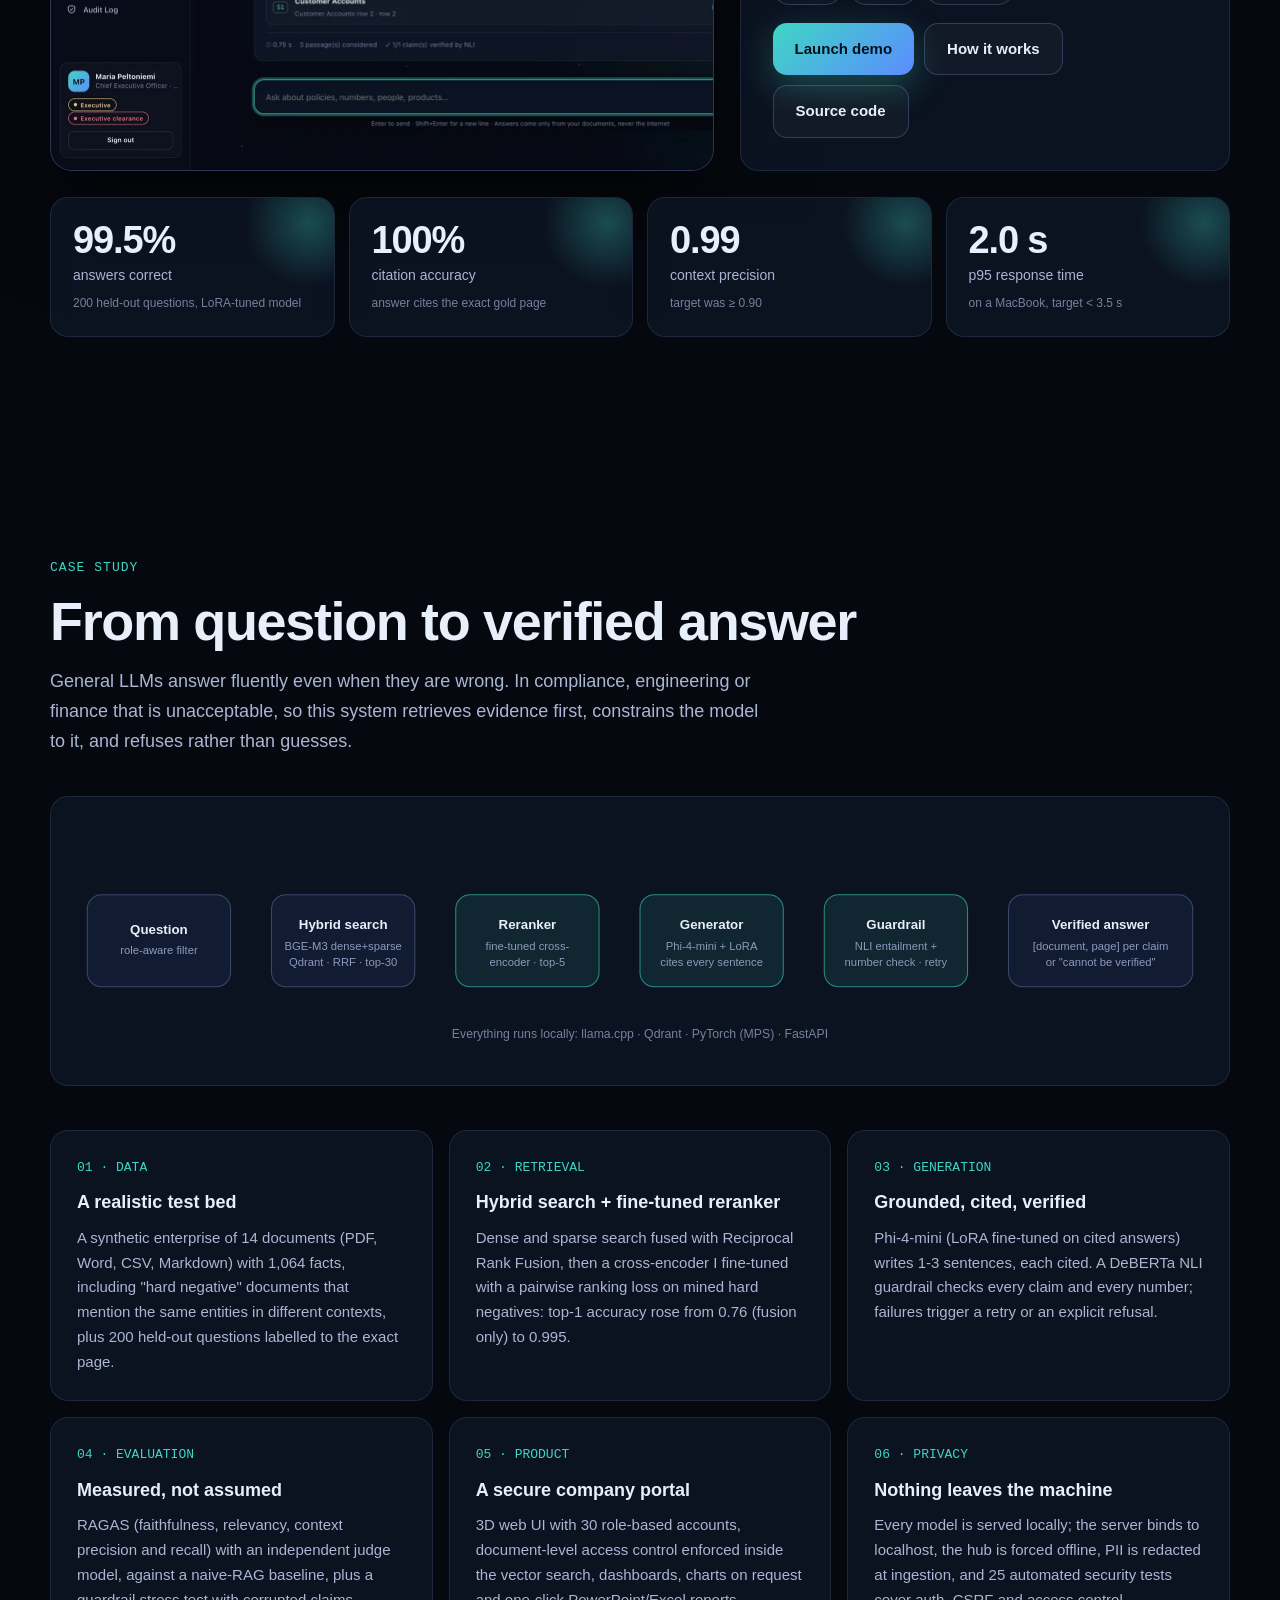
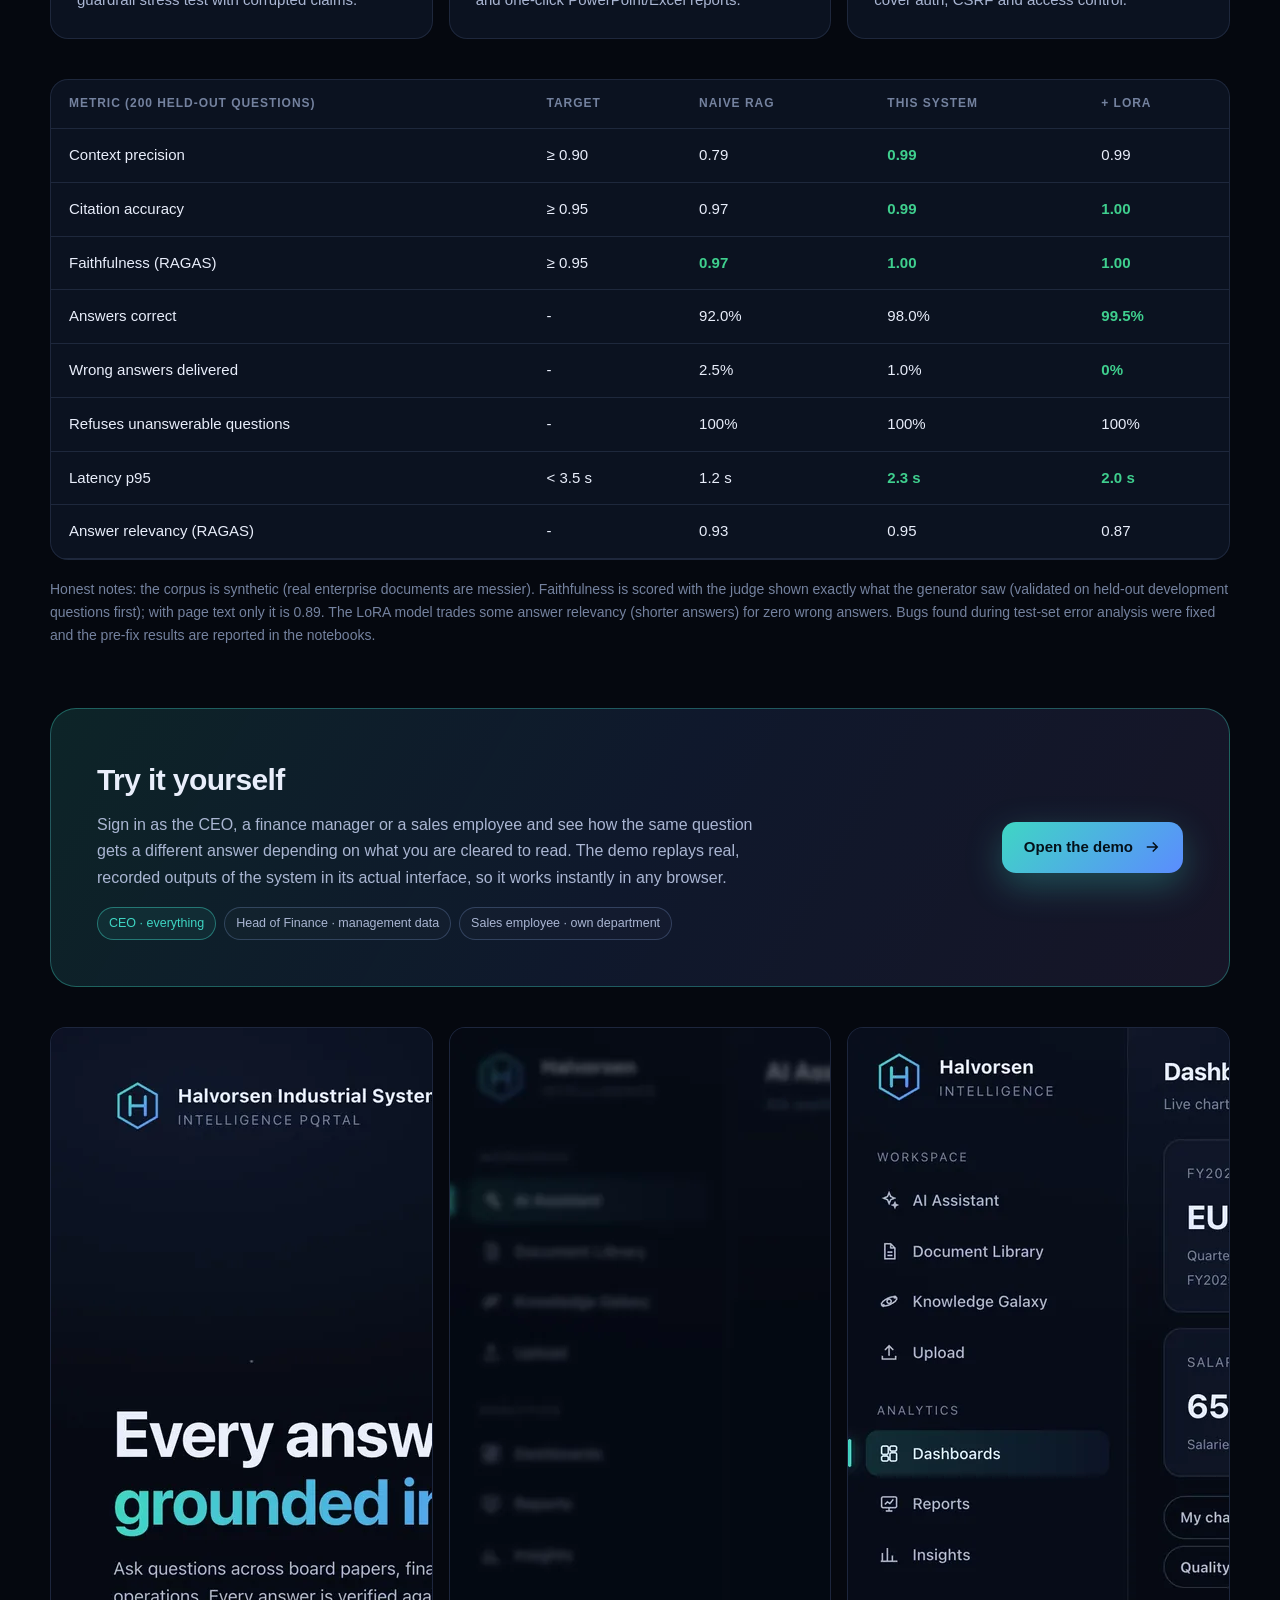
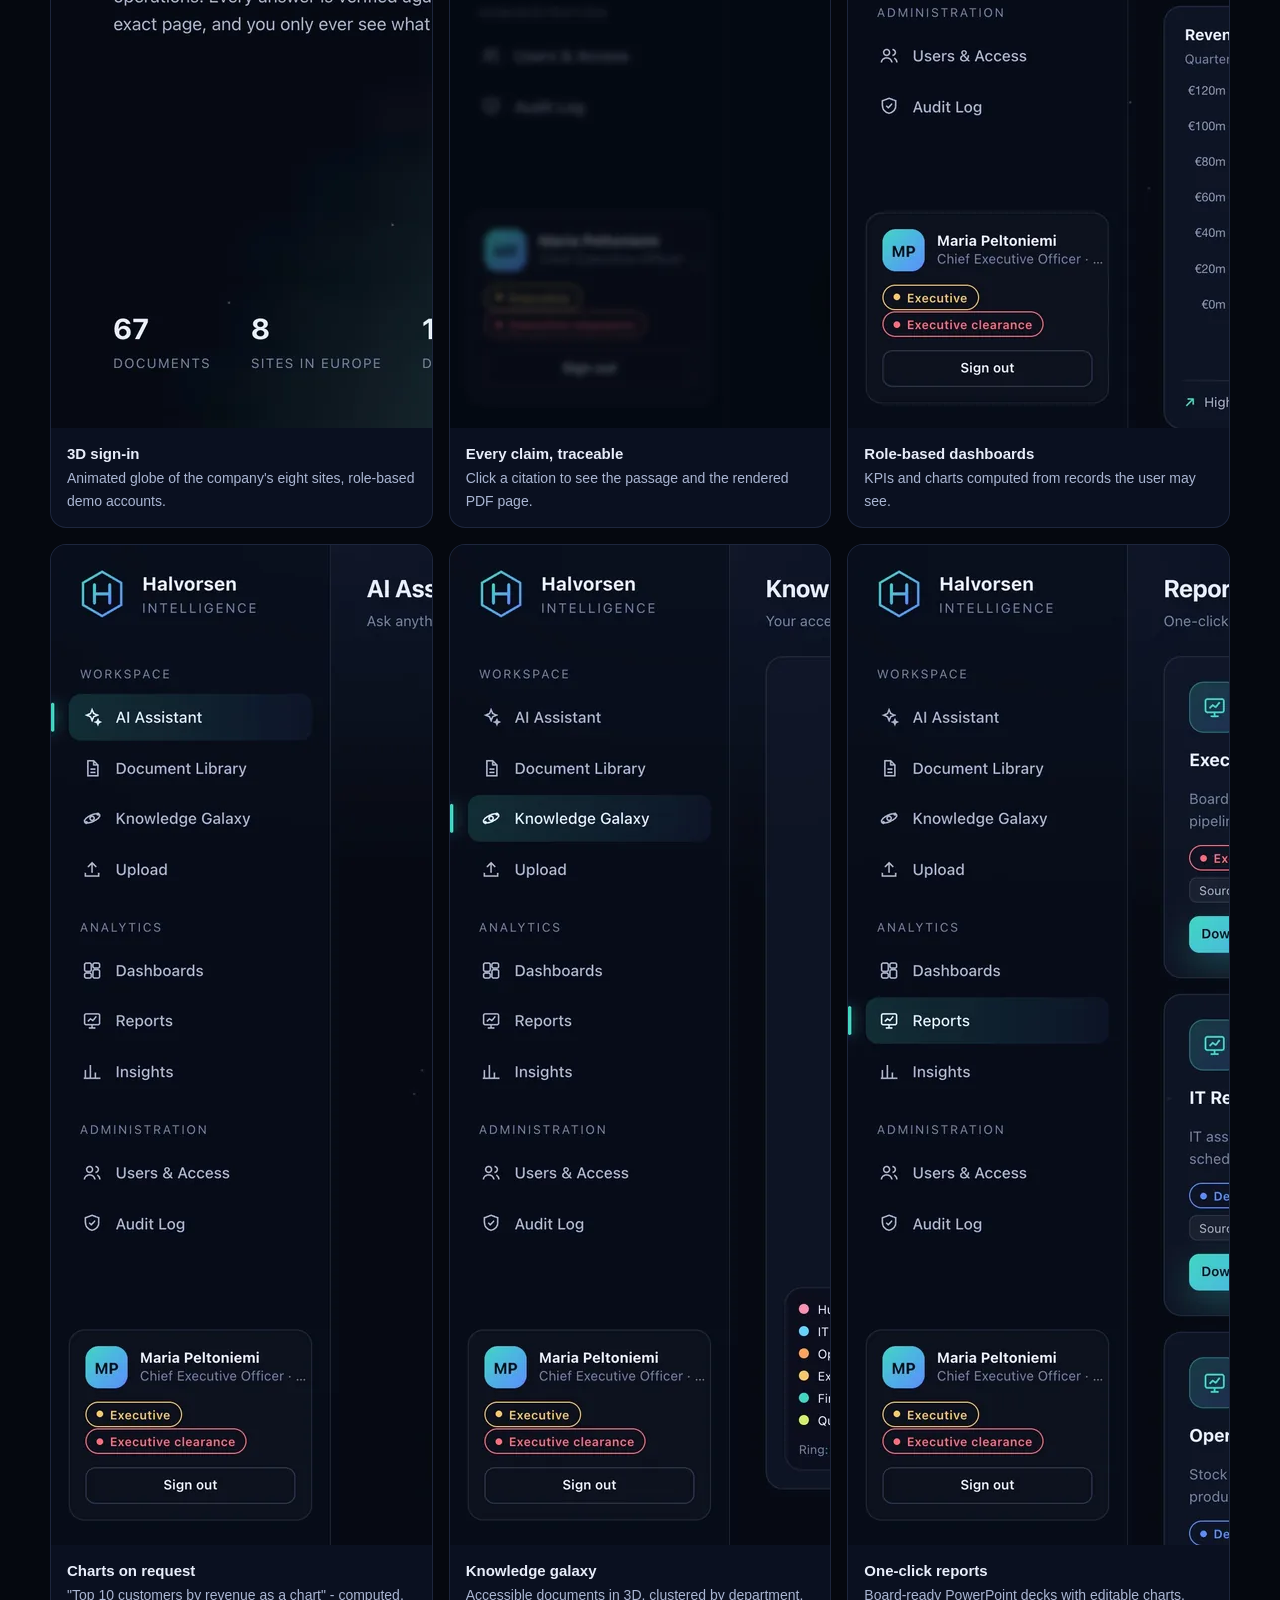
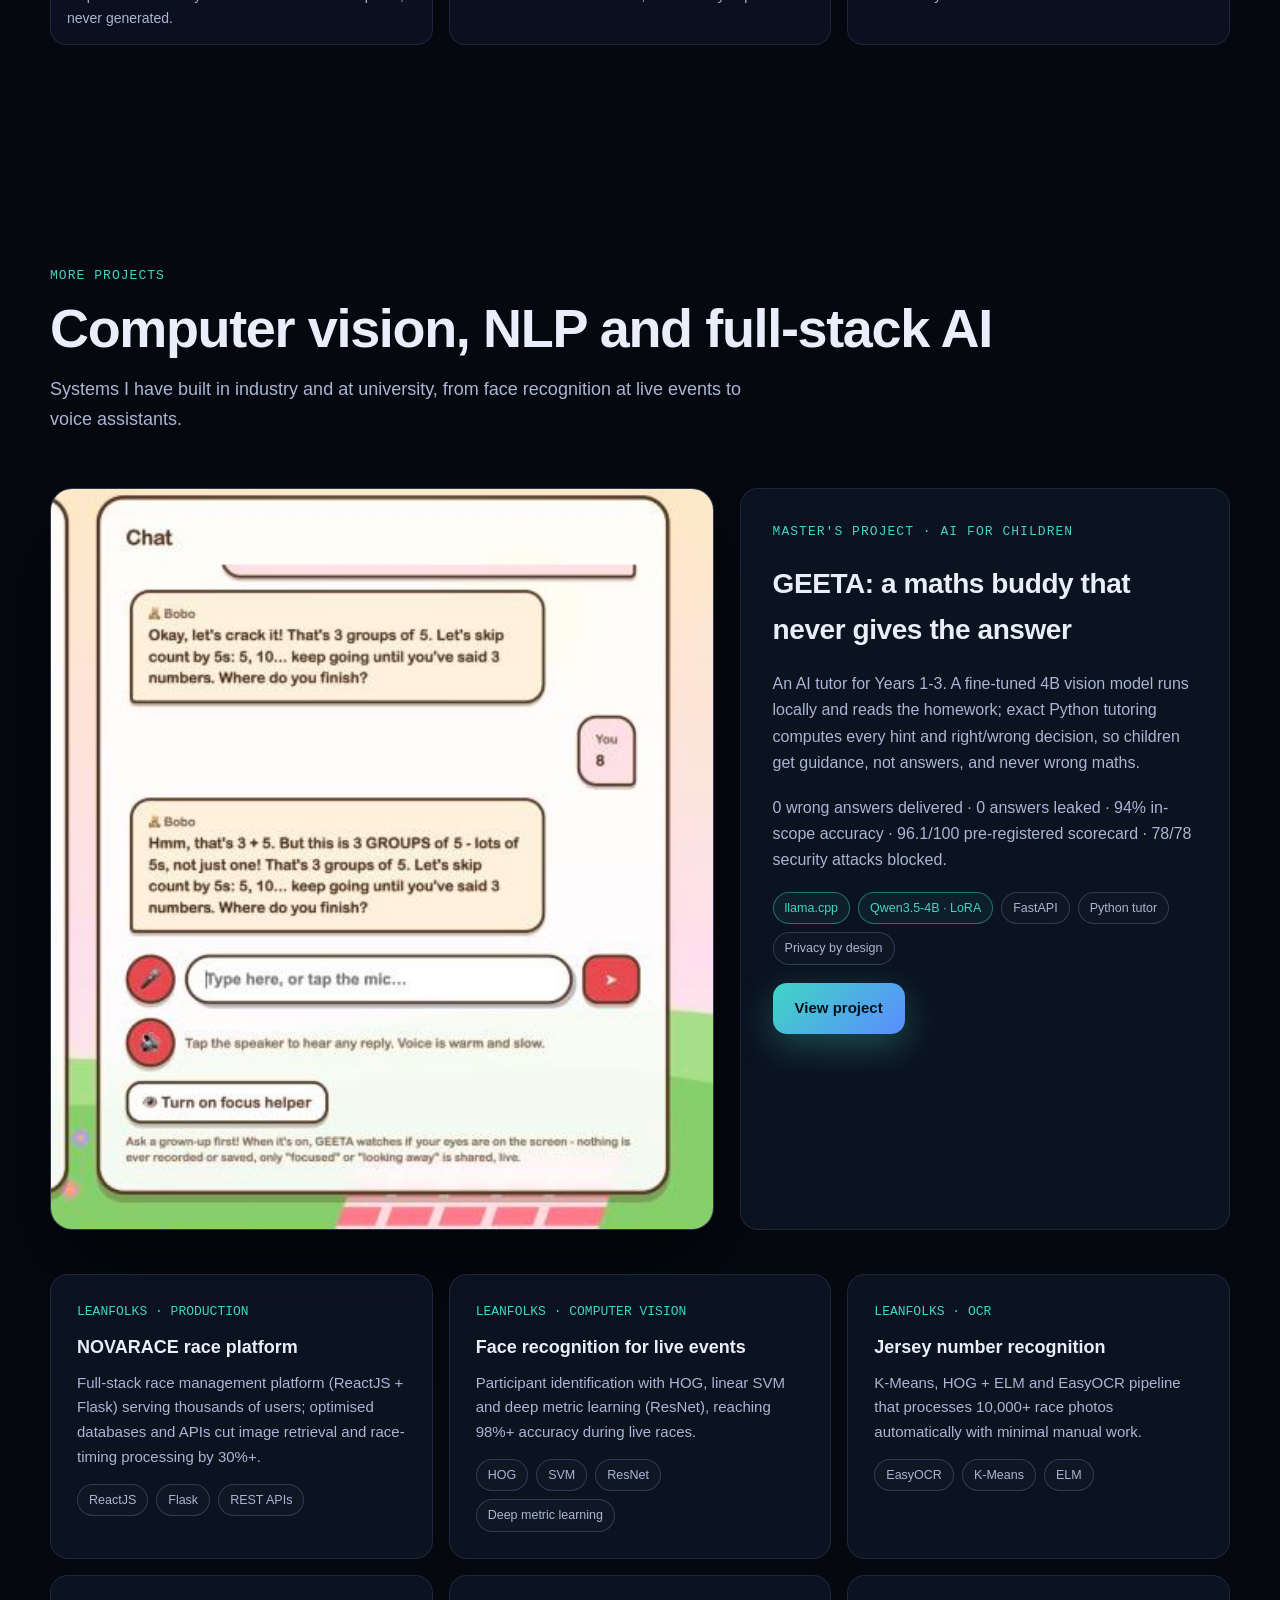
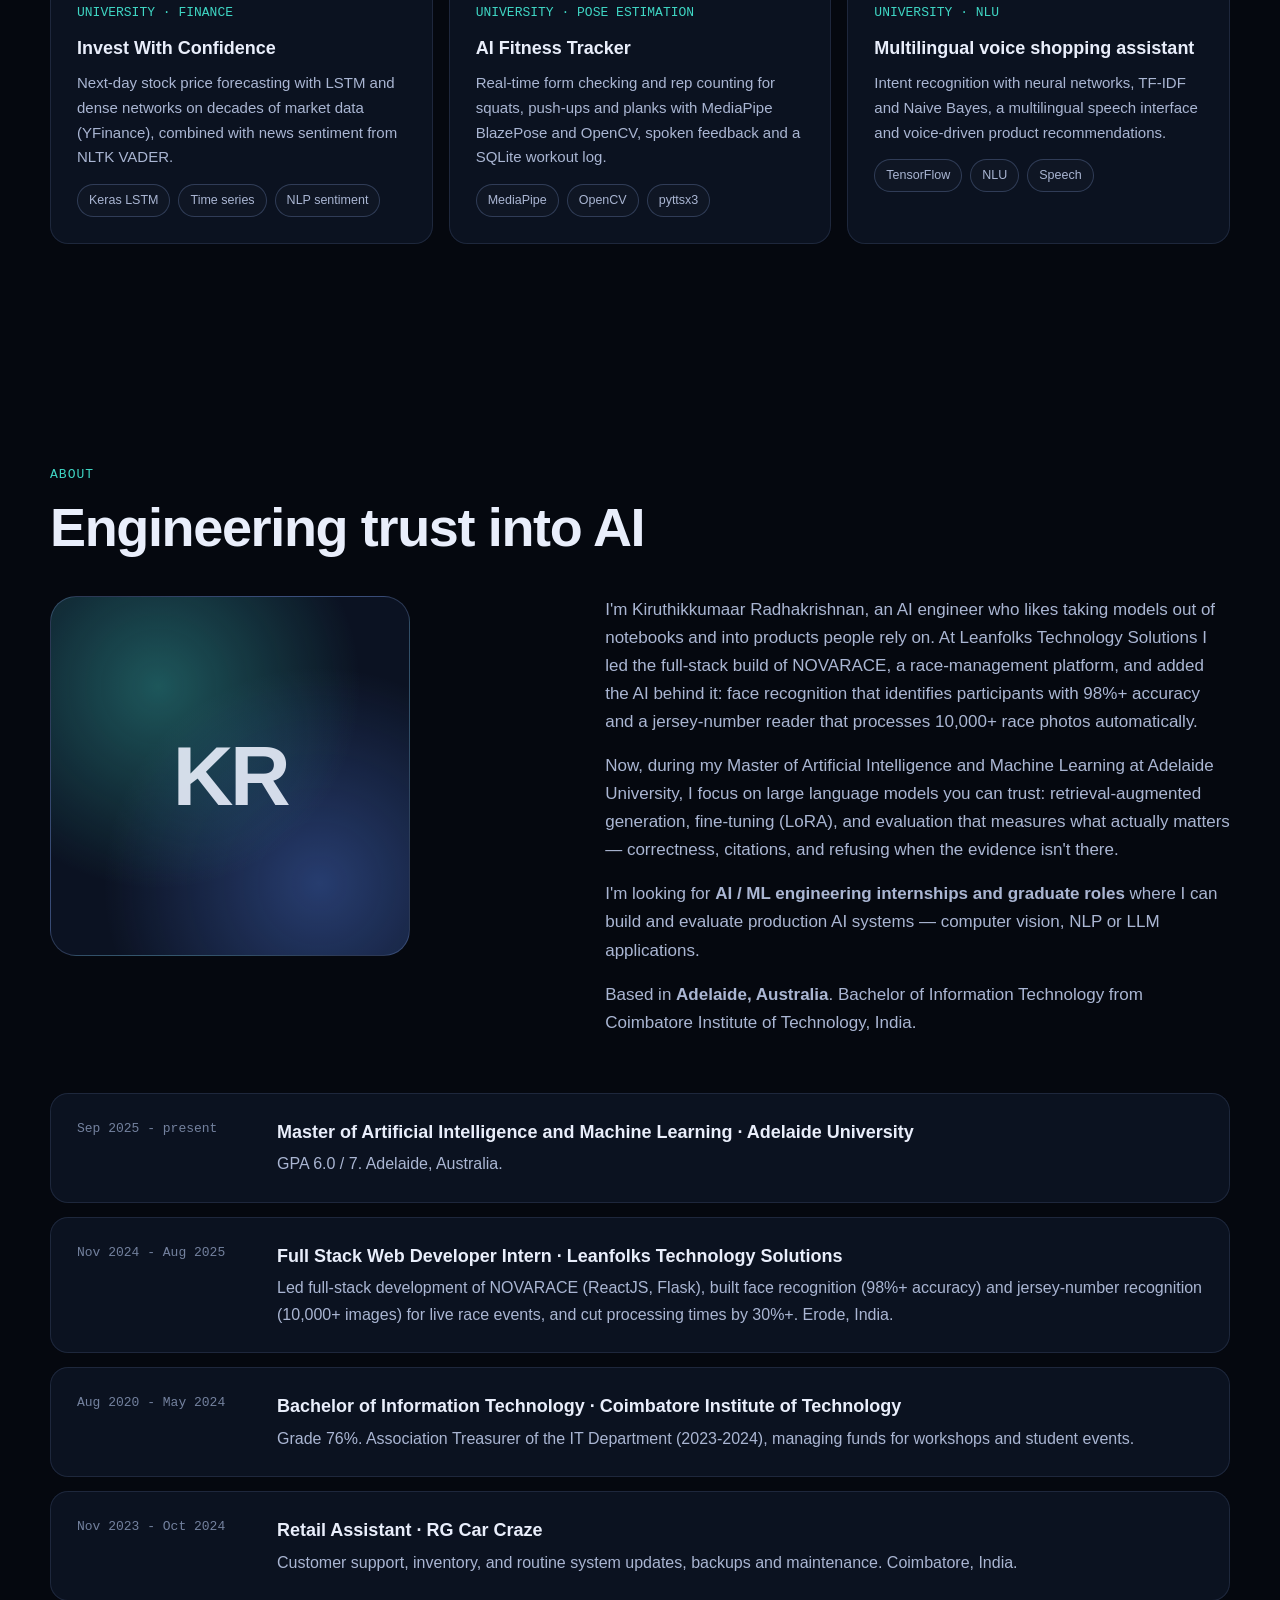
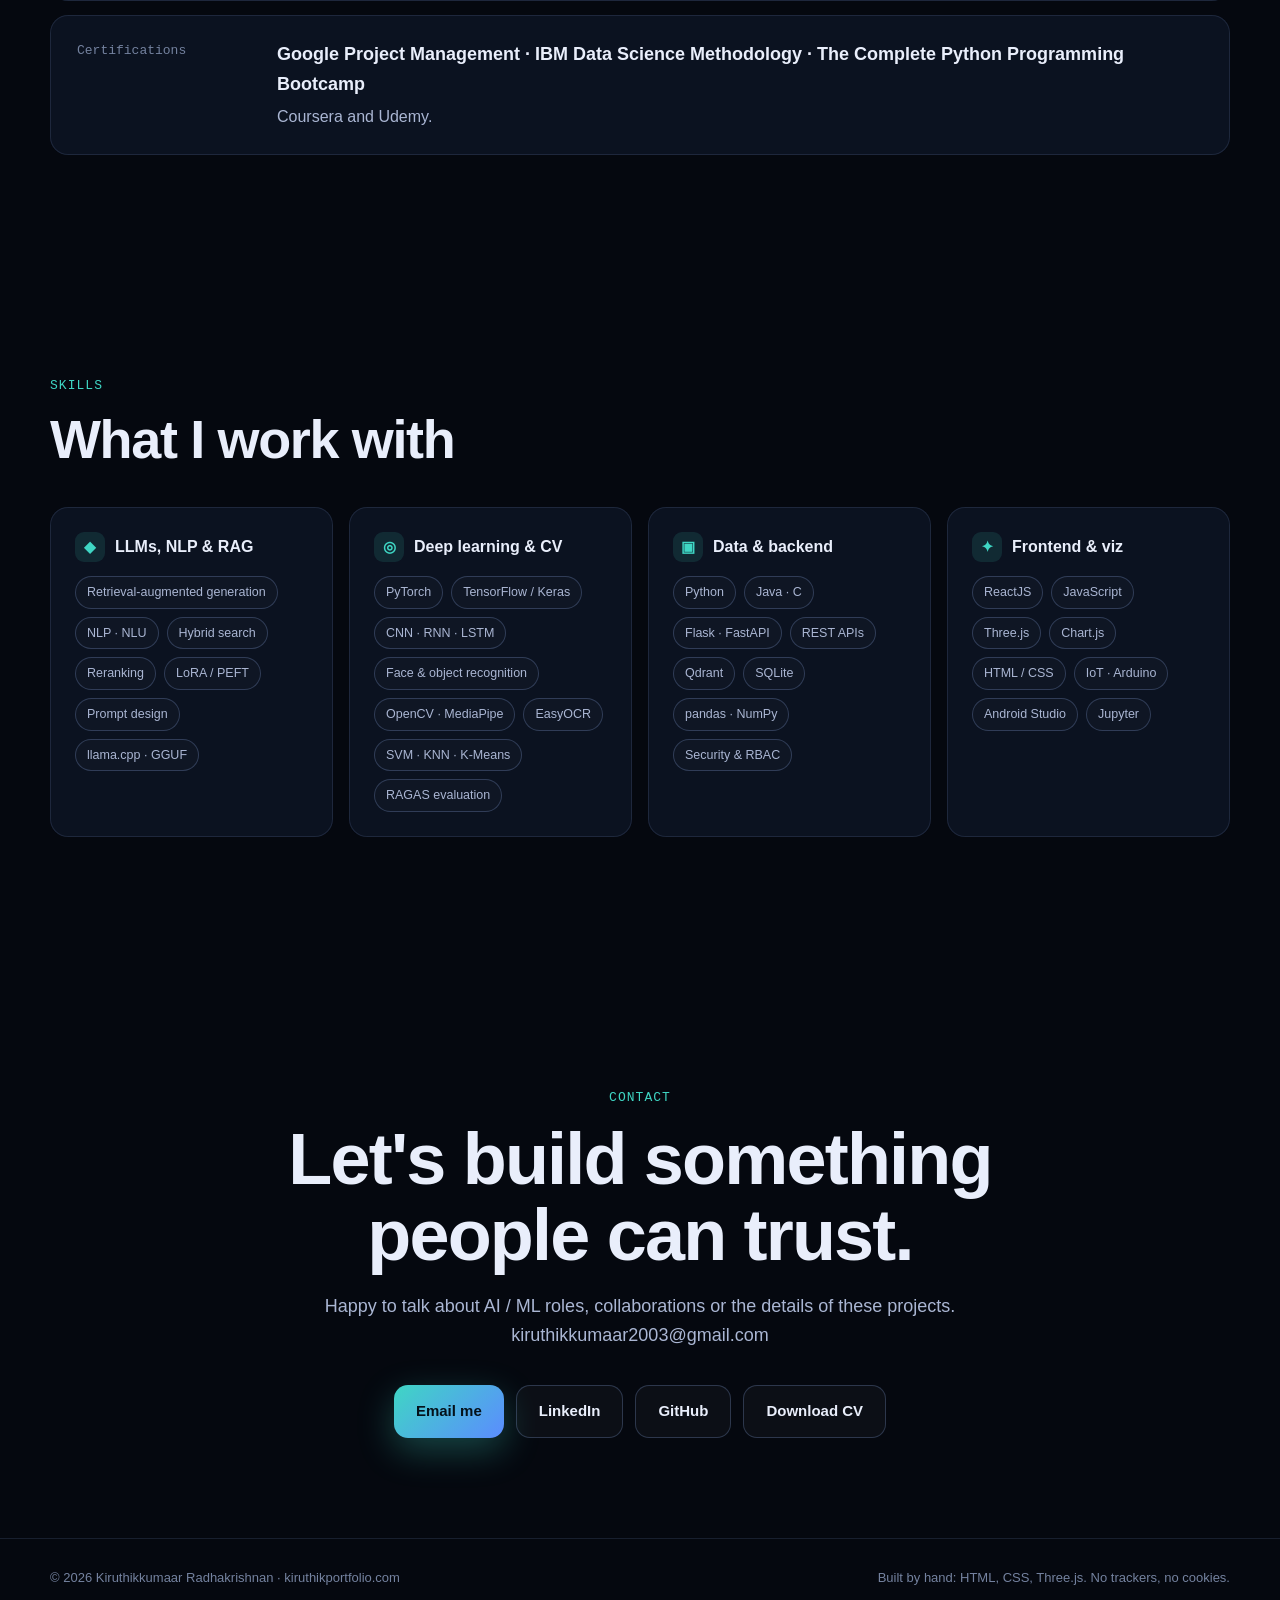
==== commit 5dab521d: "Link the Enterprise Agentic RAG source repository Co-Authored-By: Claude Opus 5.5 <noreply@anthropic" ====
--- a/index.html
+++ b/index.html
@@ -61,6 +61,7 @@
           <div style="display:flex;gap:10px;flex-wrap:wrap;margin-top:auto">
             <a class="btn primary" href="demo/">Launch demo</a>
             <a class="btn" href="#case">How it works</a>
+            <a class="btn" href="https://github.com/KiruthikkumaarR/enterprise-agentic-rag" target="_blank" rel="noopener">Source code</a>
           </div>
         </div>
       </div>
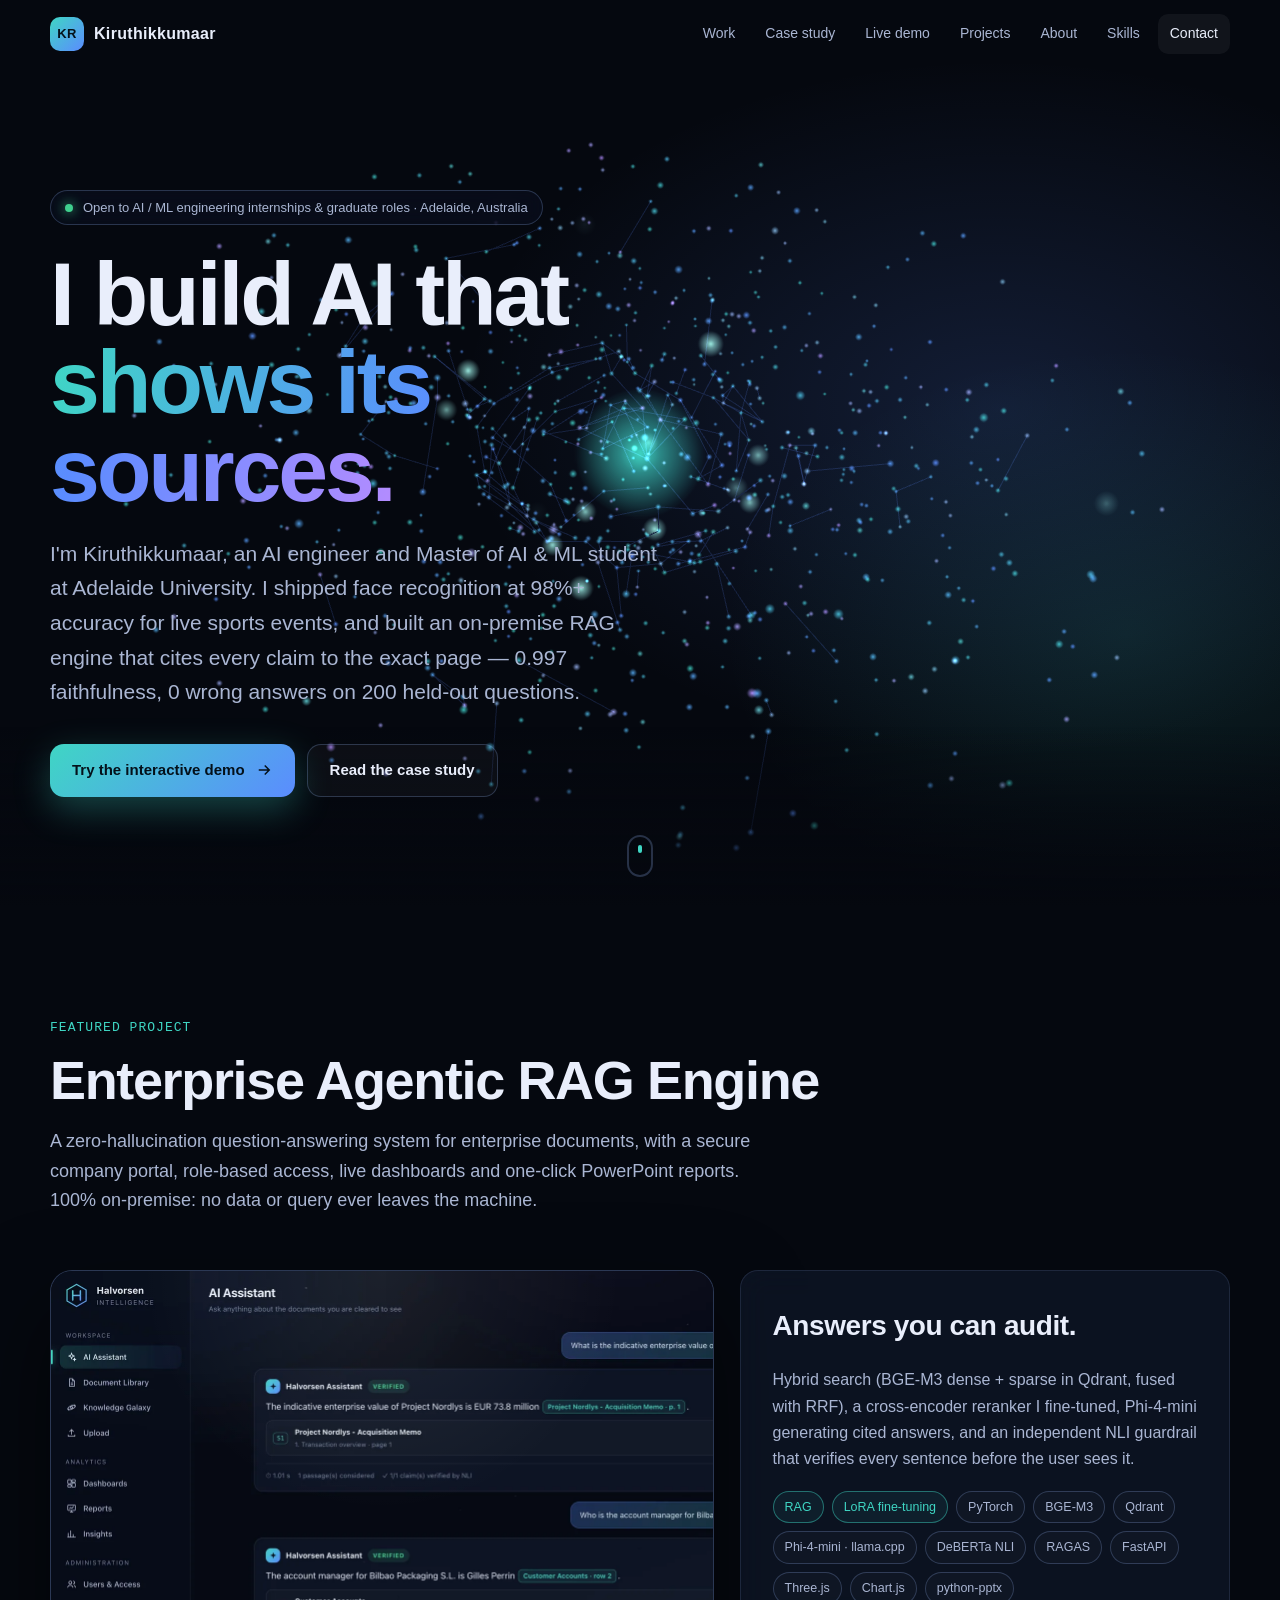
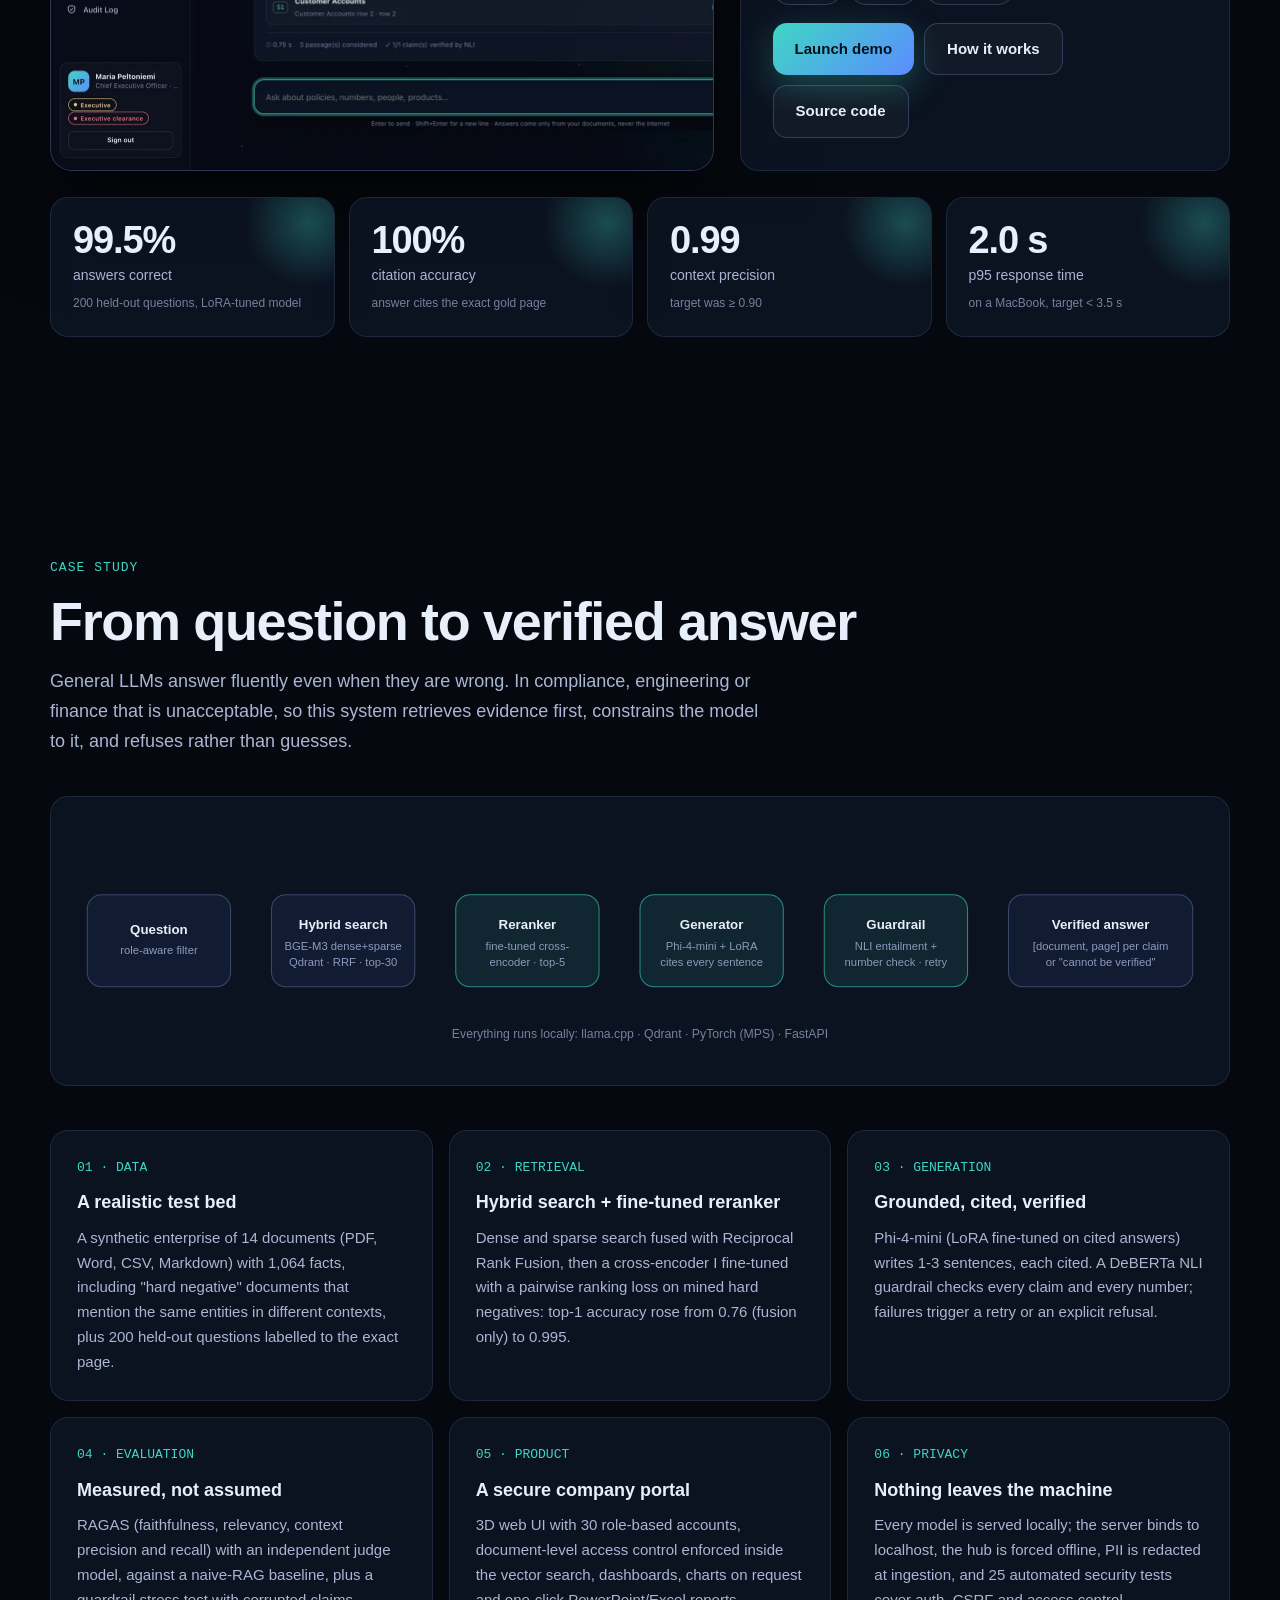
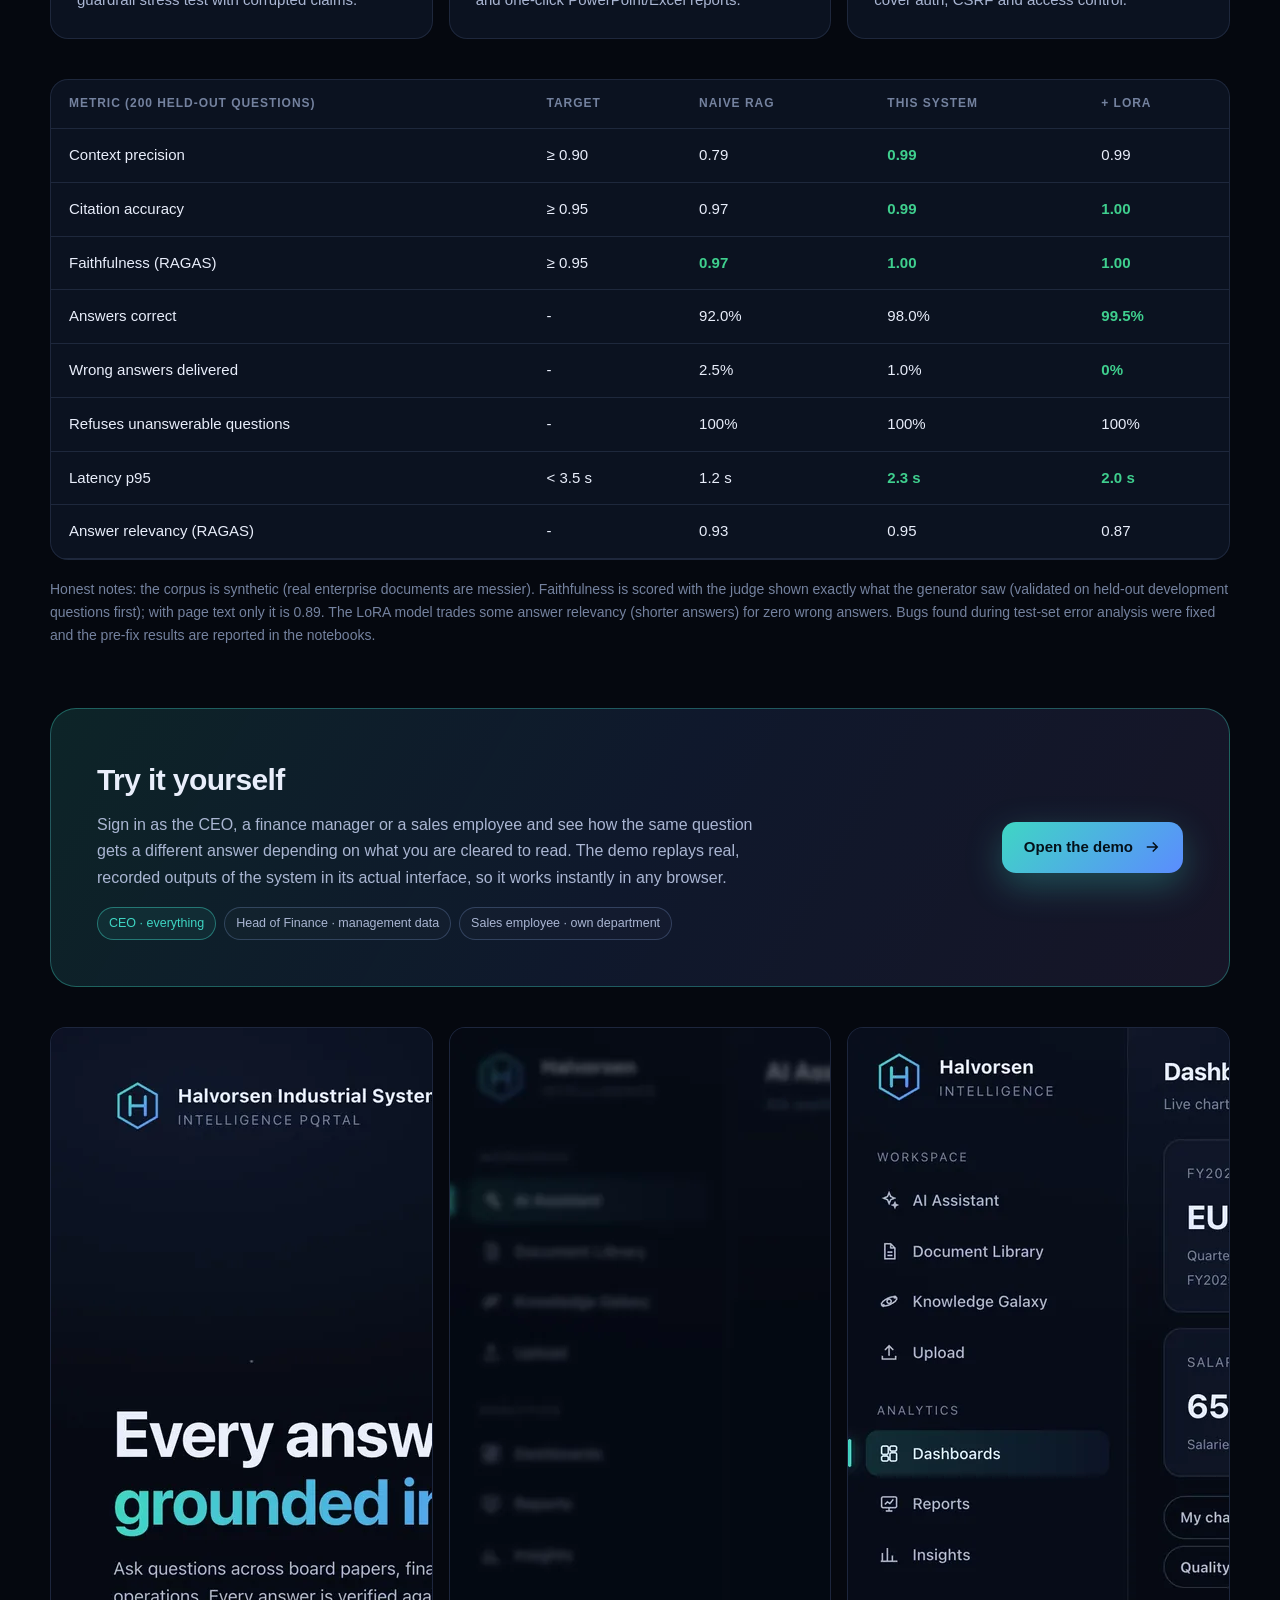
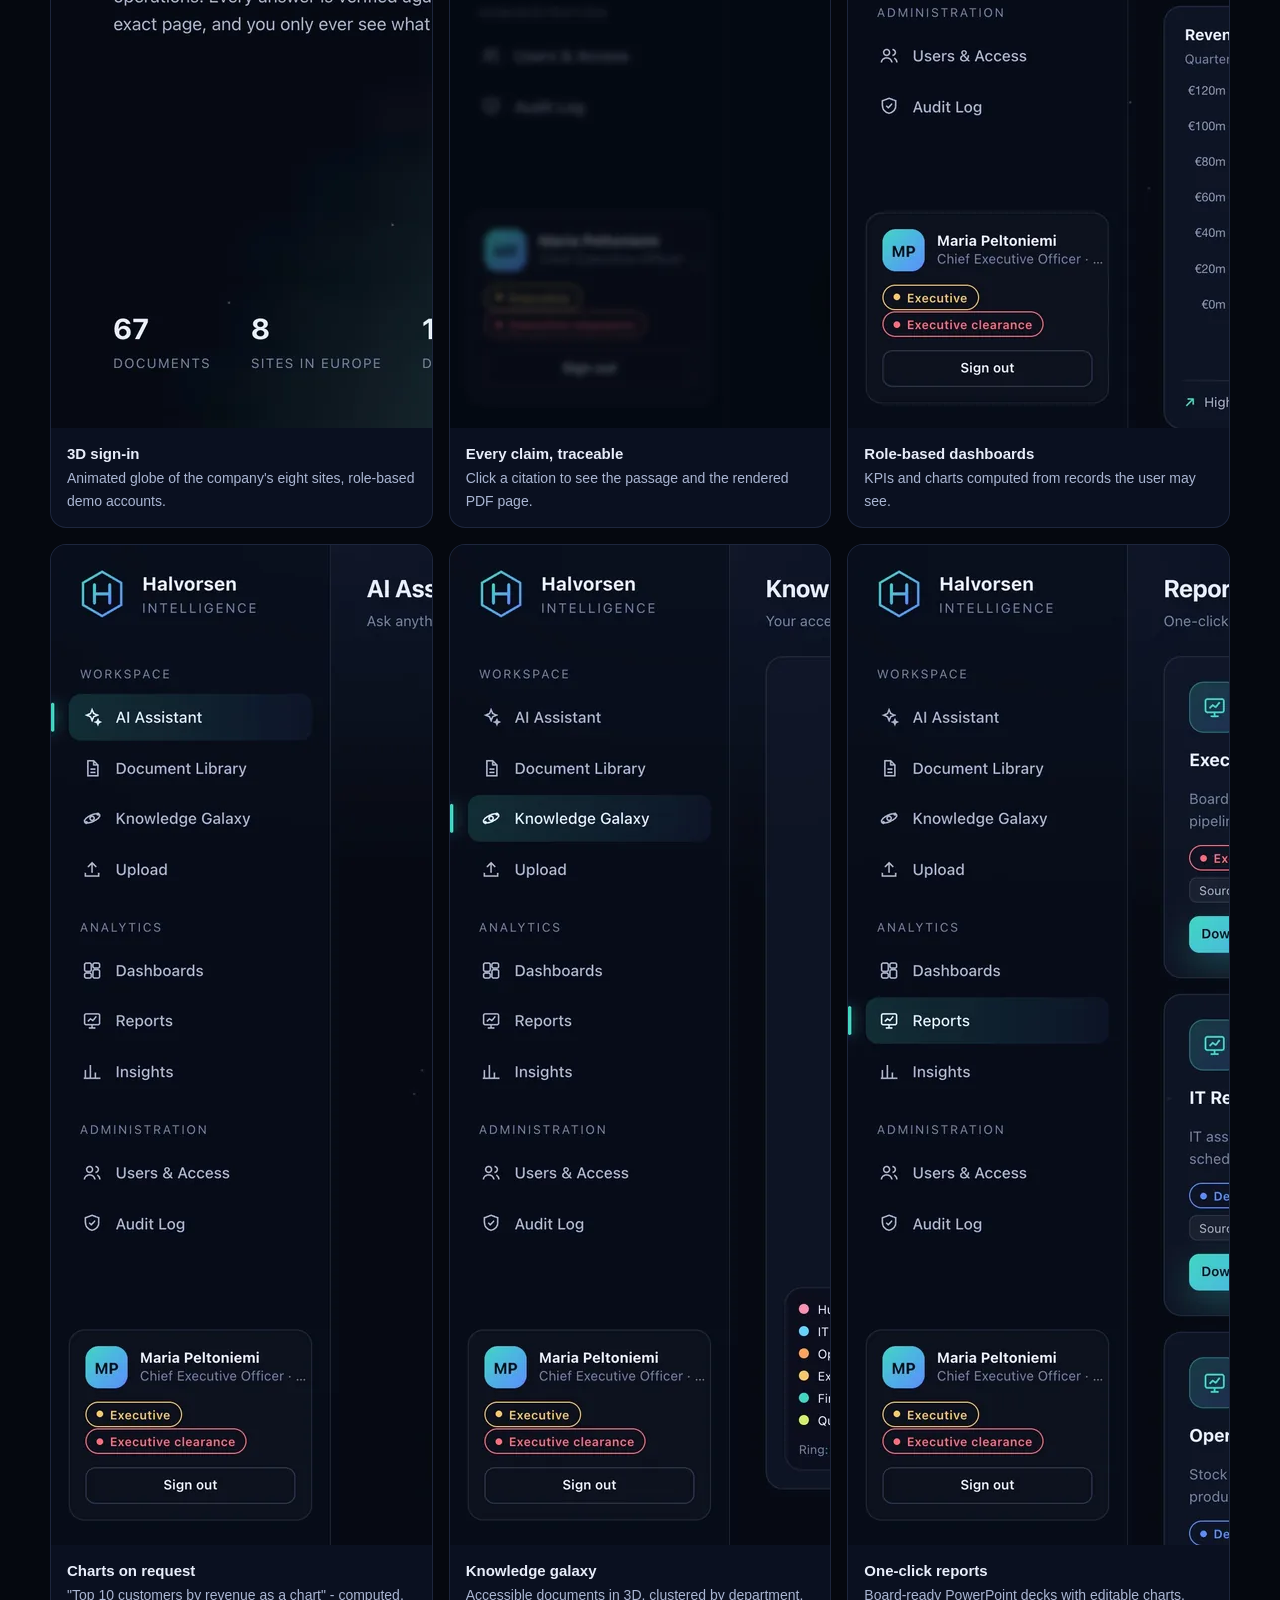
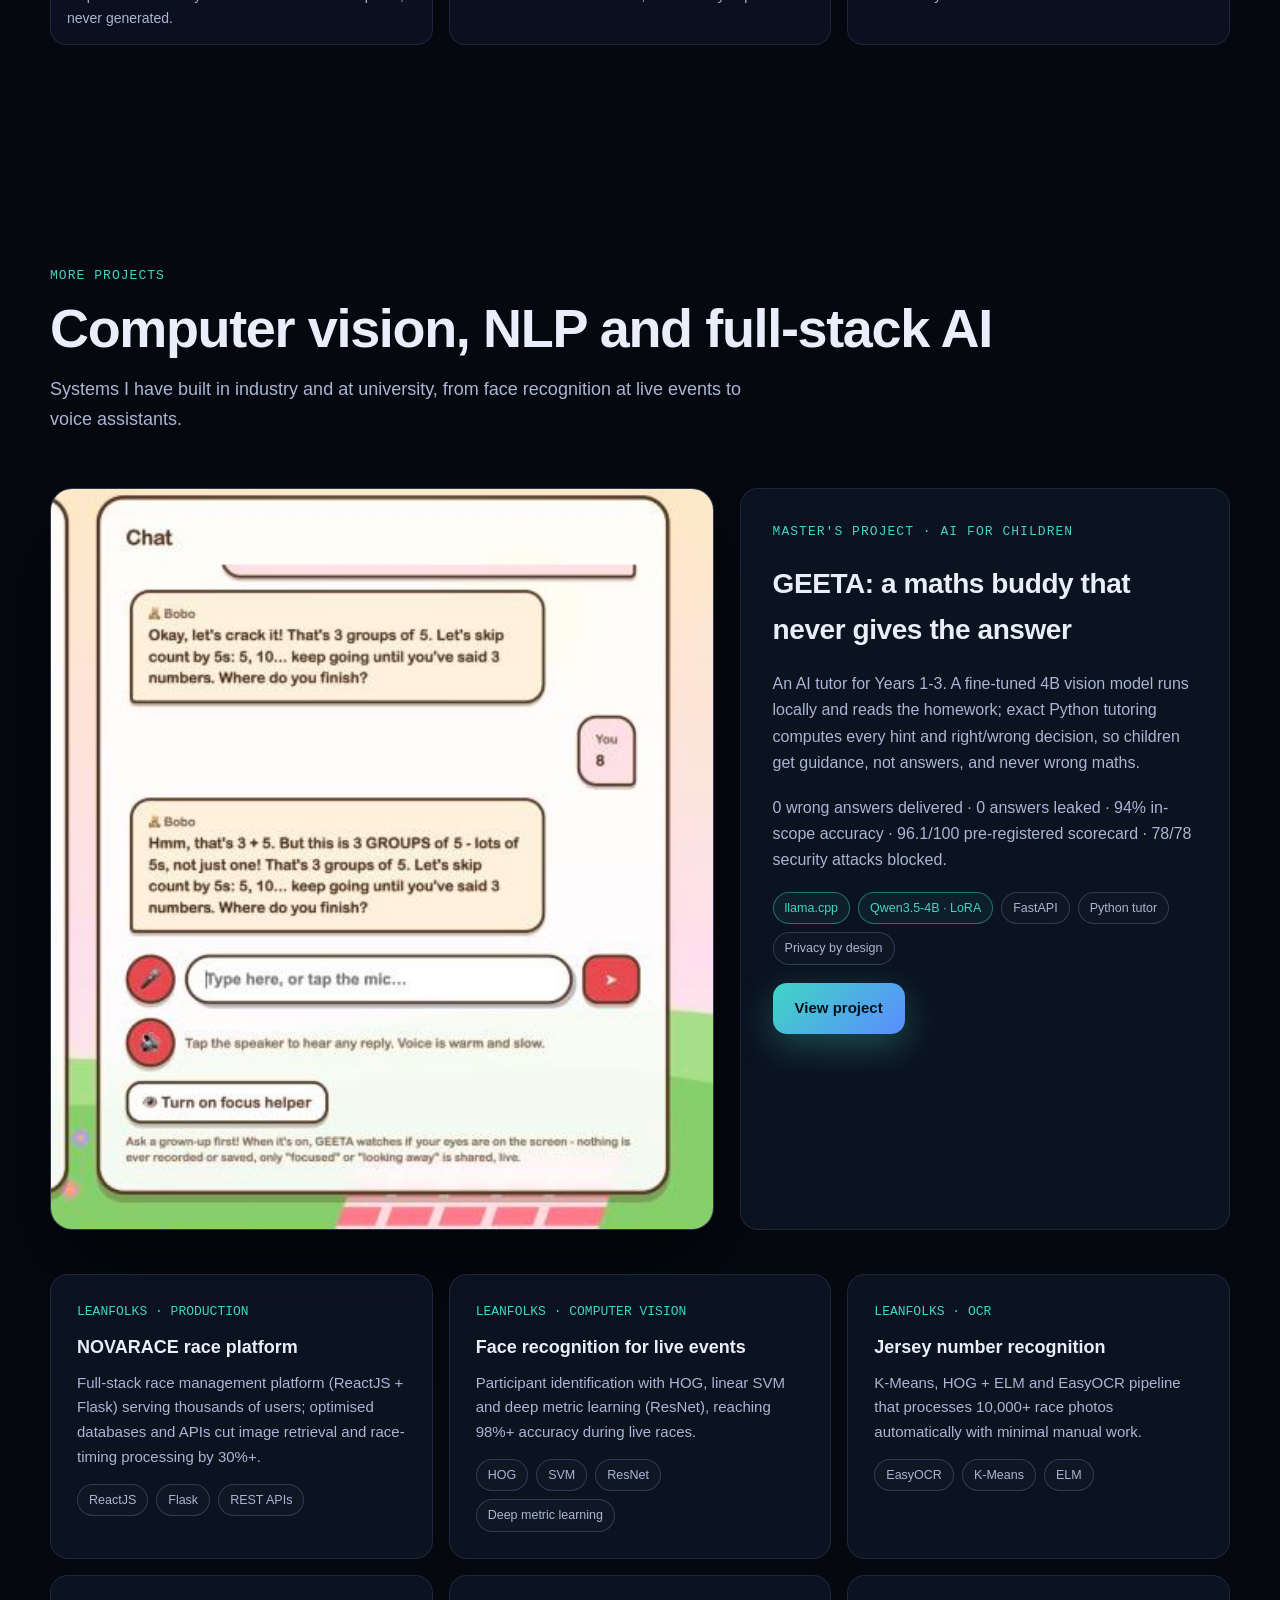
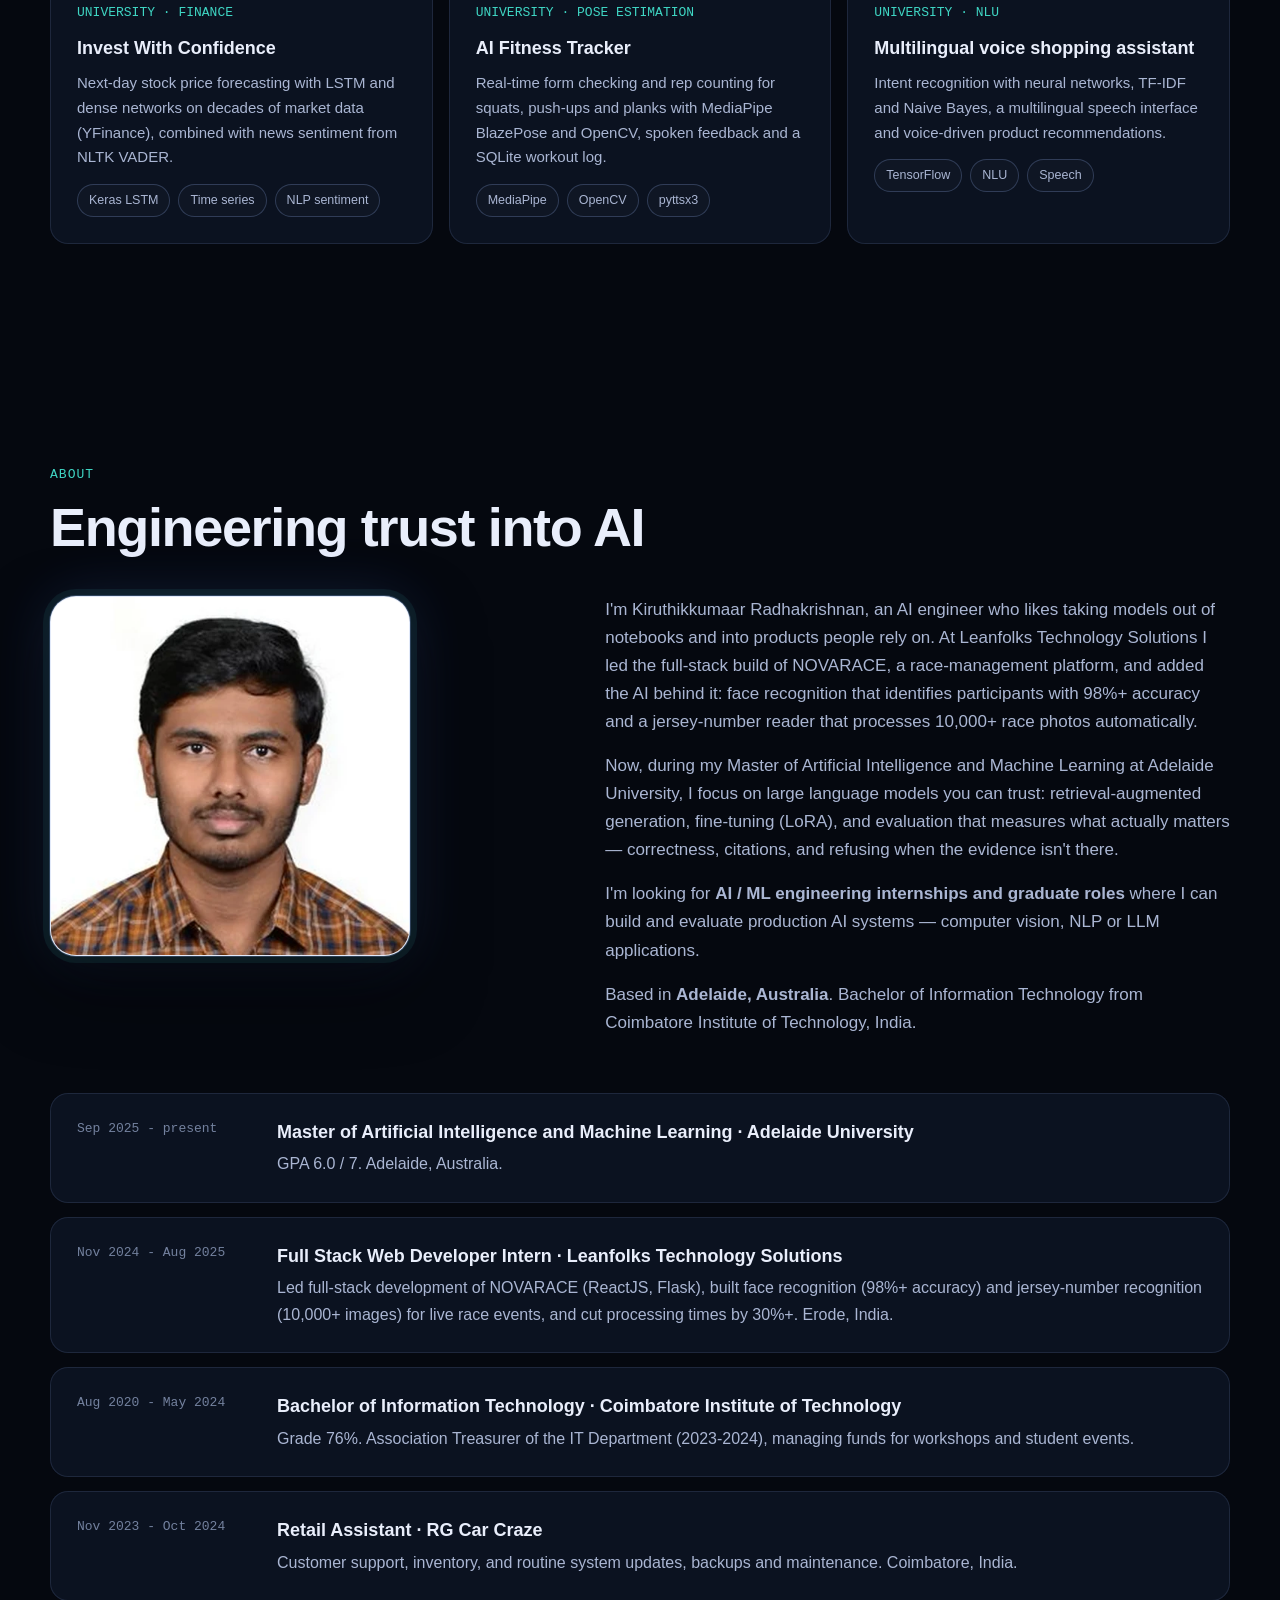
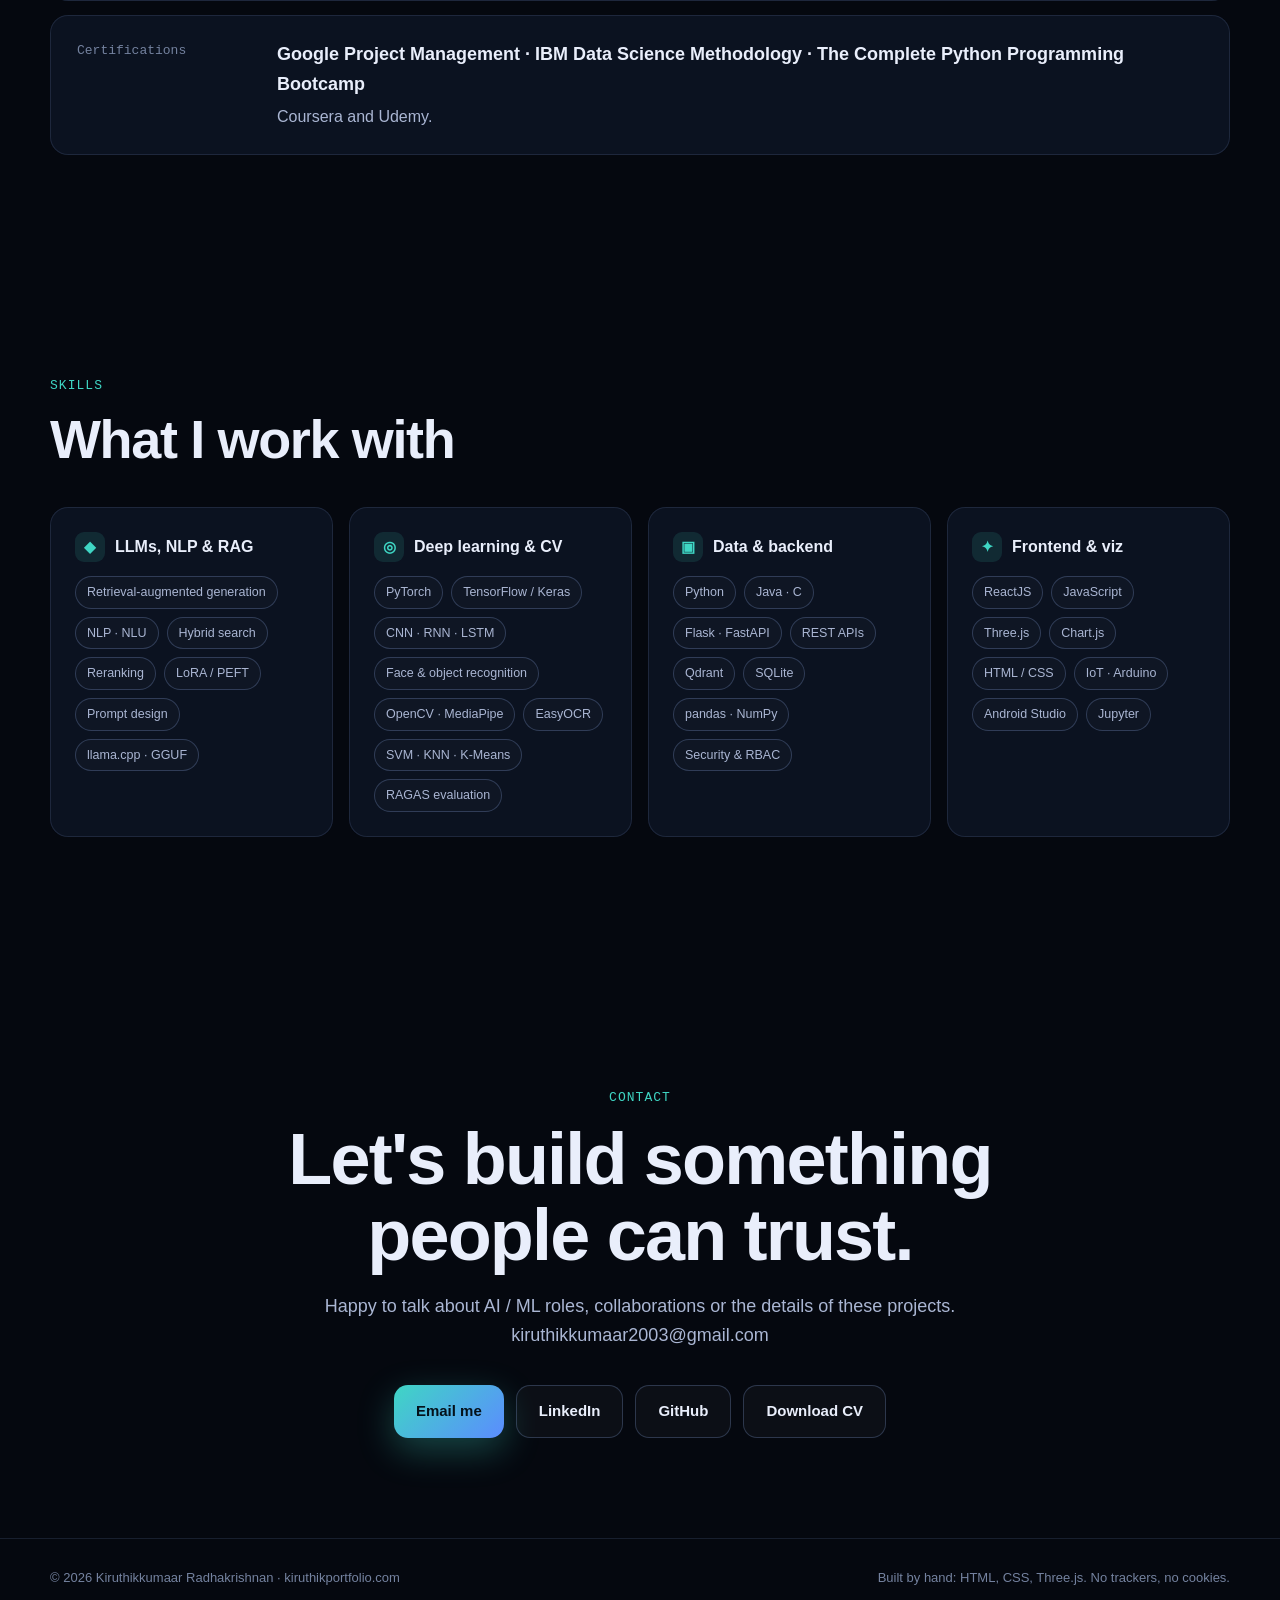
==== commit 76e0ad3a: "Add portrait photo Co-Authored-By: Claude Opus 5.5 <noreply@anthropic.com>" ====
--- a/index.html
+++ b/index.html
@@ -183,7 +183,7 @@
       <div class="kicker reveal">About</div>
       <h2 class="reveal">Engineering trust into AI</h2>
       <div class="about">
-        <div class="portrait reveal" aria-hidden="true">KR</div>
+        <img class="portrait reveal" src="assets/img/portrait.webp" alt="Portrait of Kiruthikkumaar Radhakrishnan" width="480" height="480" decoding="async" loading="lazy">
         <div class="reveal">
           <p>I'm Kiruthikkumaar Radhakrishnan, an AI engineer who likes taking models out of notebooks and into products people rely on. At Leanfolks Technology Solutions I led the full-stack build of NOVARACE, a race-management platform, and added the AI behind it: face recognition that identifies participants with 98%+ accuracy and a jersey-number reader that processes 10,000+ race photos automatically.</p>
           <p>Now, during my Master of Artificial Intelligence and Machine Learning at Adelaide University, I focus on large language models you can trust: retrieval-augmented generation, fine-tuning (LoRA), and evaluation that measures what actually matters &mdash; correctness, citations, and refusing when the evidence isn't there.</p>
--- a/assets/css/site.css
+++ b/assets/css/site.css
@@ -155,3 +155,7 @@
 }
 @media (max-width: 560px) { .metrics, .skills { grid-template-columns: 1fr; } }
 @media (prefers-reduced-motion: reduce) { *, *::before, *::after { animation: none !important; transition: none !important; } html { scroll-behavior: auto; } .reveal { opacity: 1; transform: none; } }
+
+img.portrait { display: block; object-fit: cover; padding: 0; background: #fff; height: auto; aspect-ratio: 1;
+  box-shadow: 0 0 0 1px rgba(140, 170, 230, .26), 0 0 0 7px rgba(63, 214, 196, .08), 0 30px 70px rgba(0, 0, 0, .5), 0 0 60px rgba(91, 140, 255, .18); }
+@media (max-width: 960px) { img.portrait { max-width: 260px; margin: 0 auto; } }
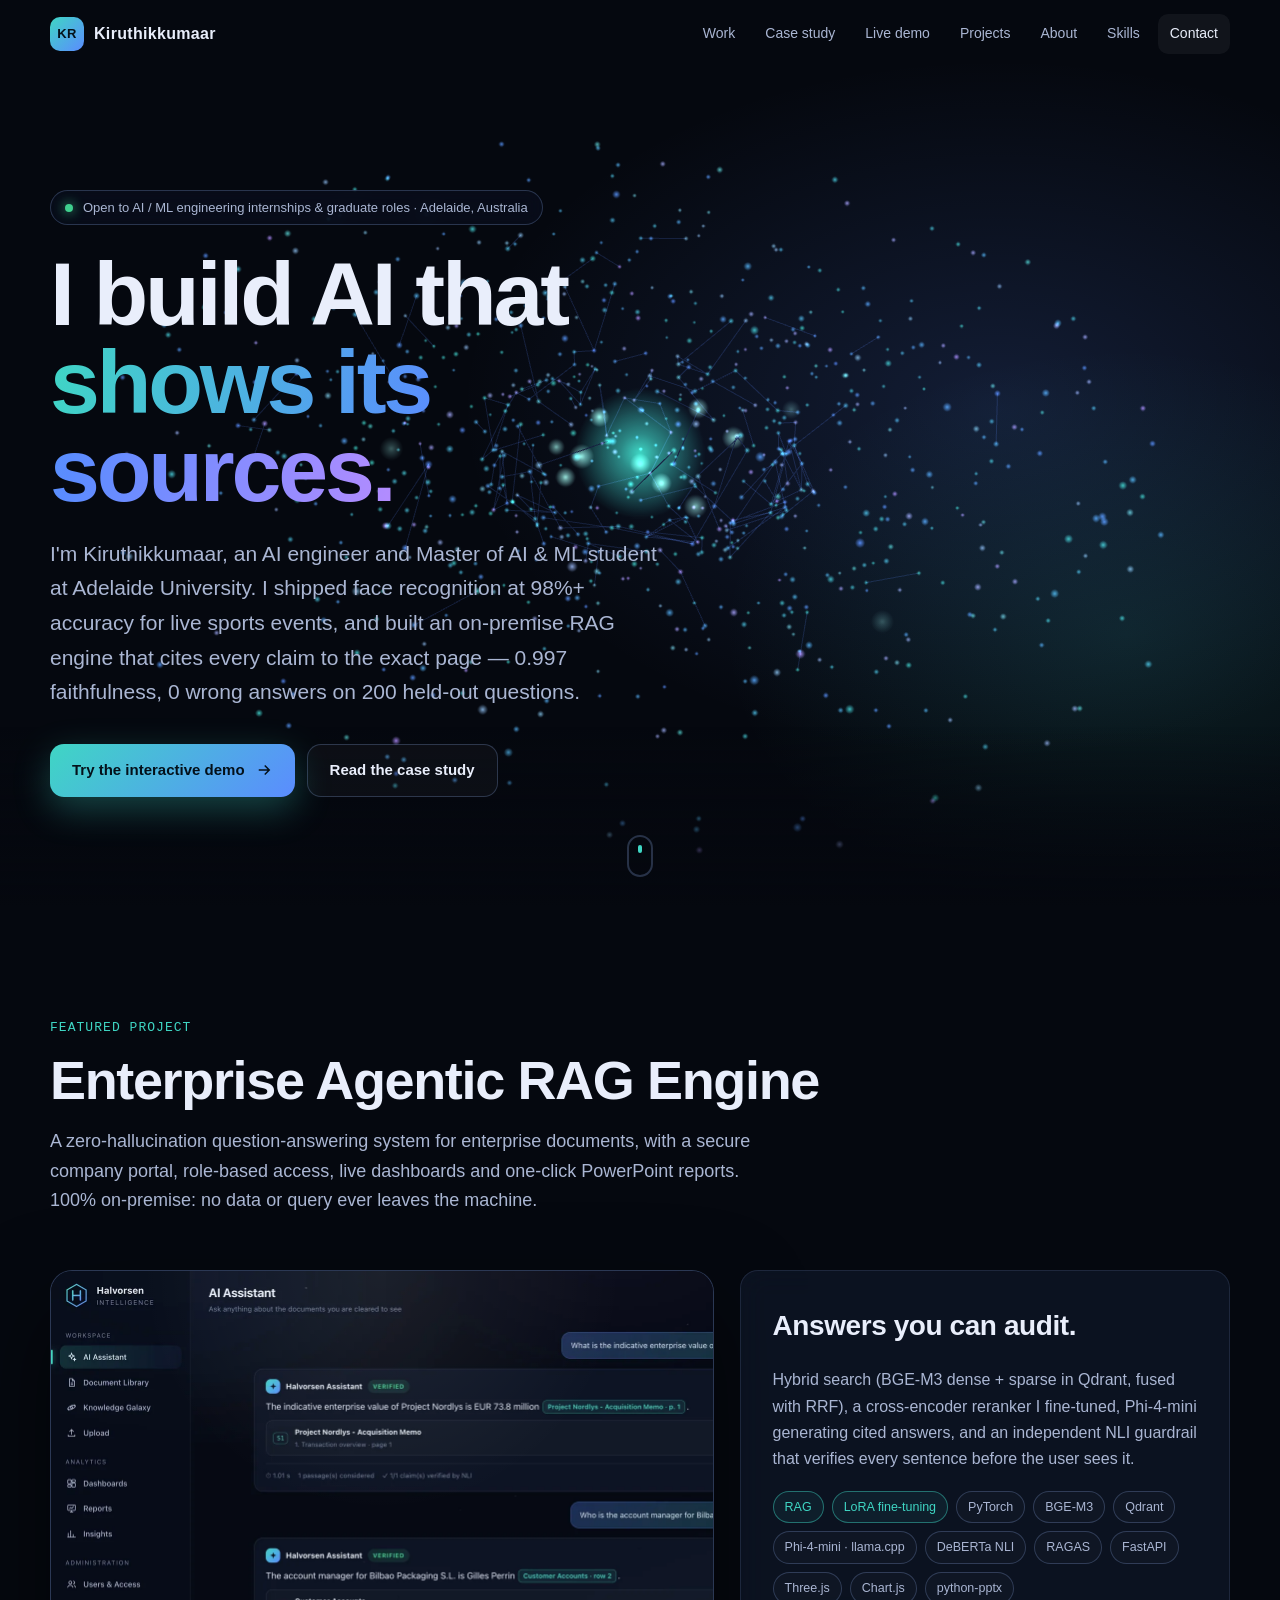
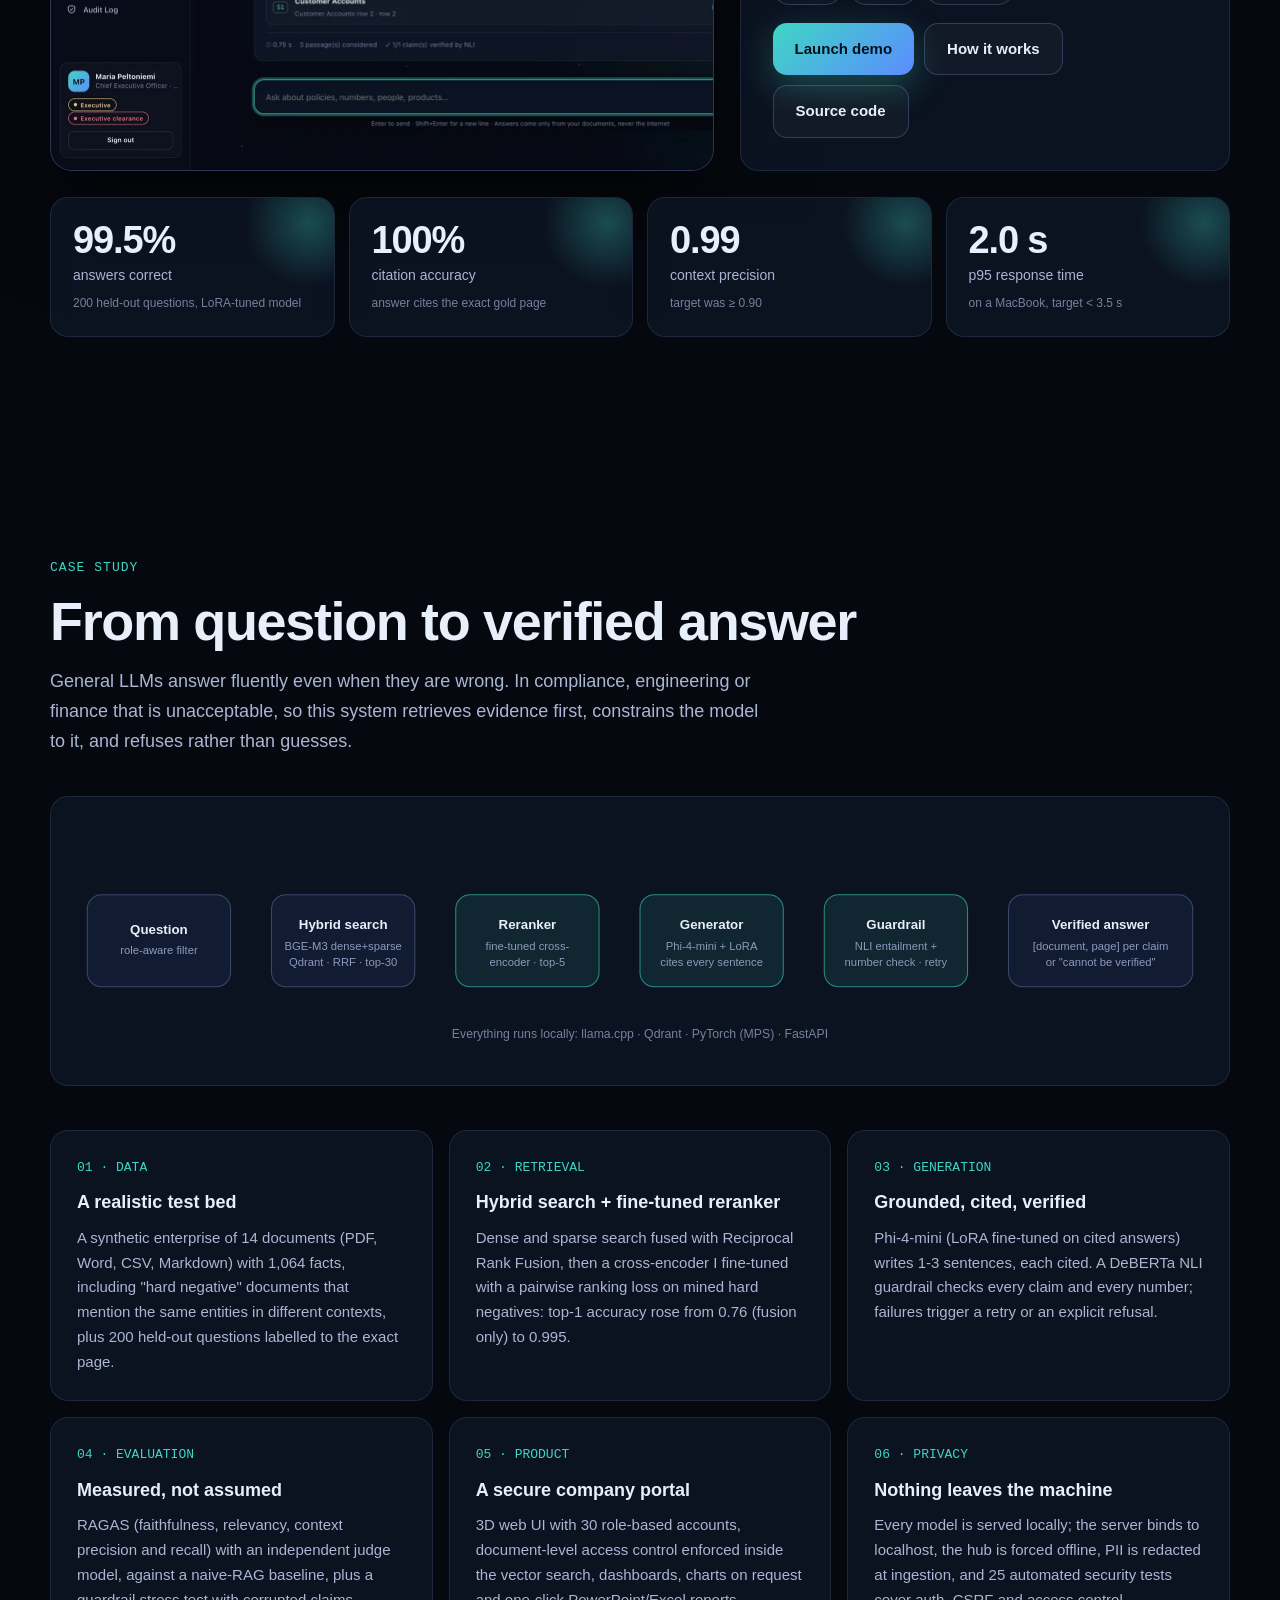
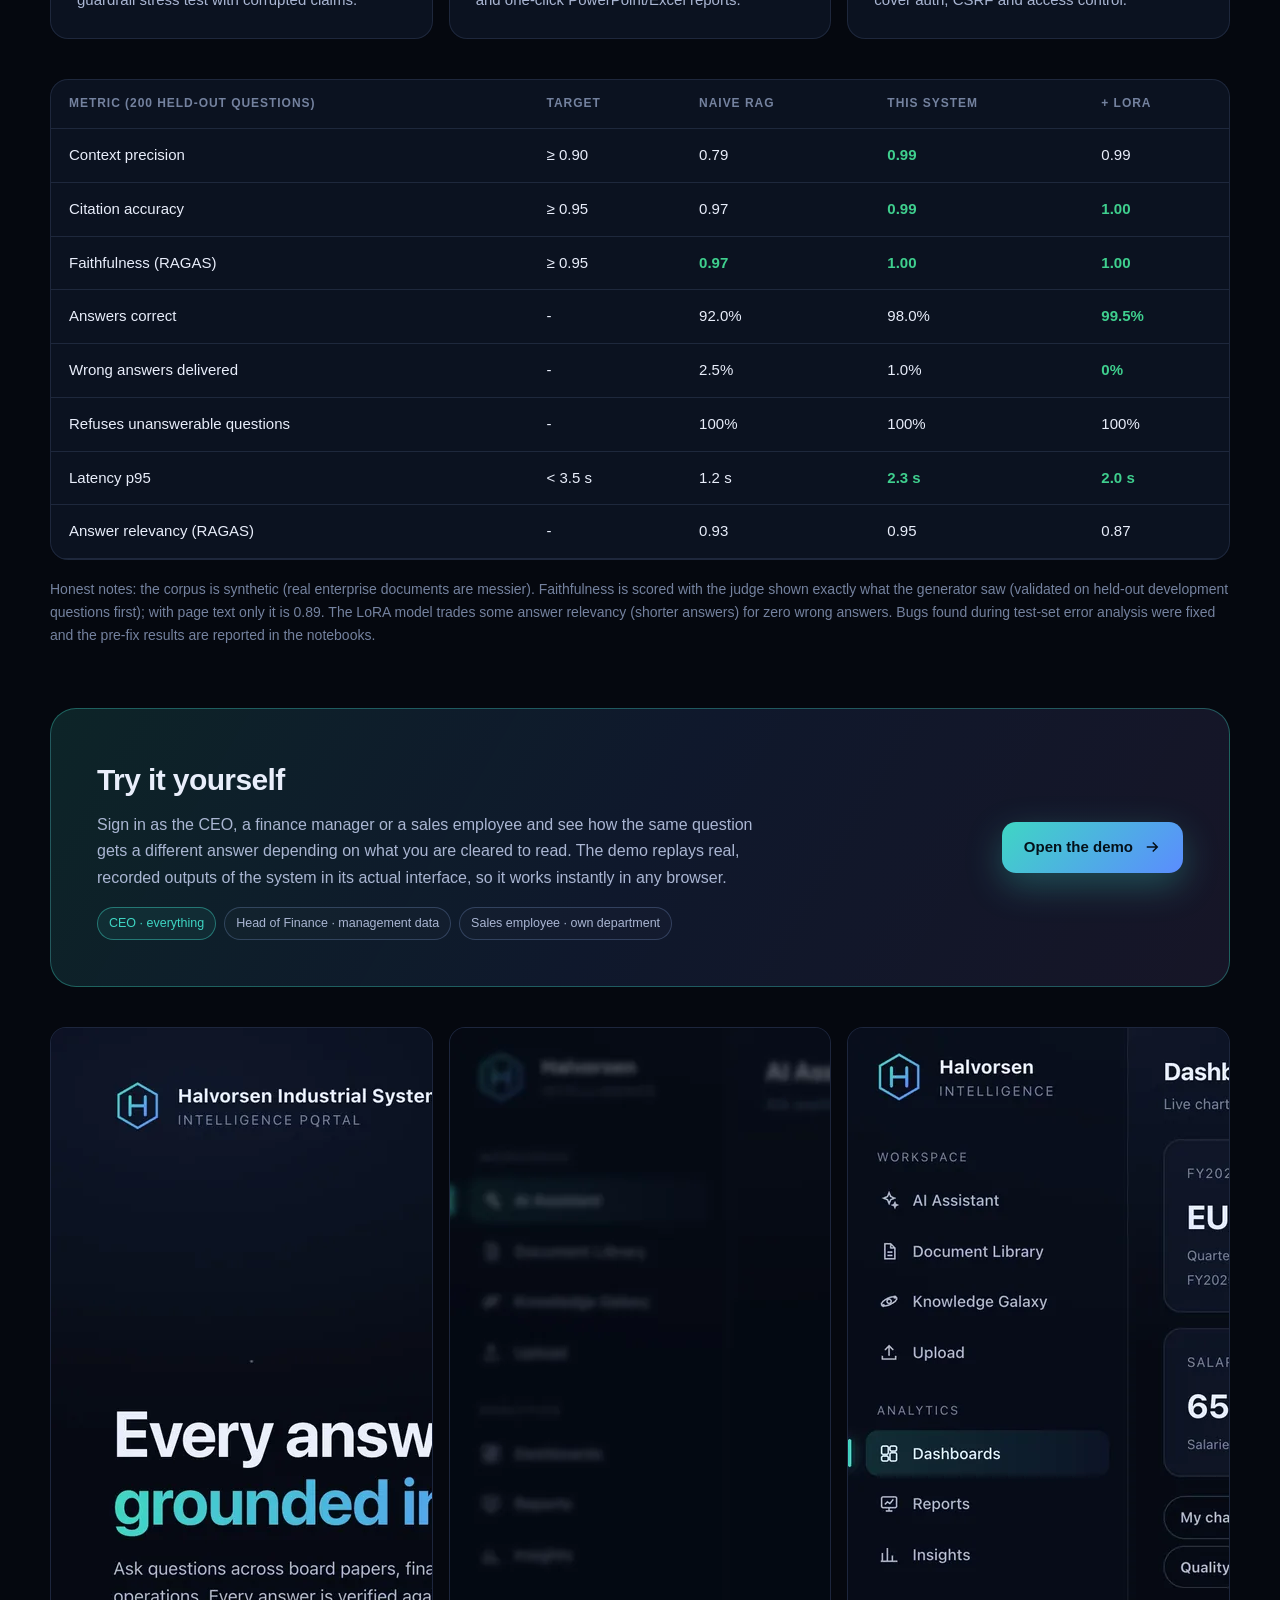
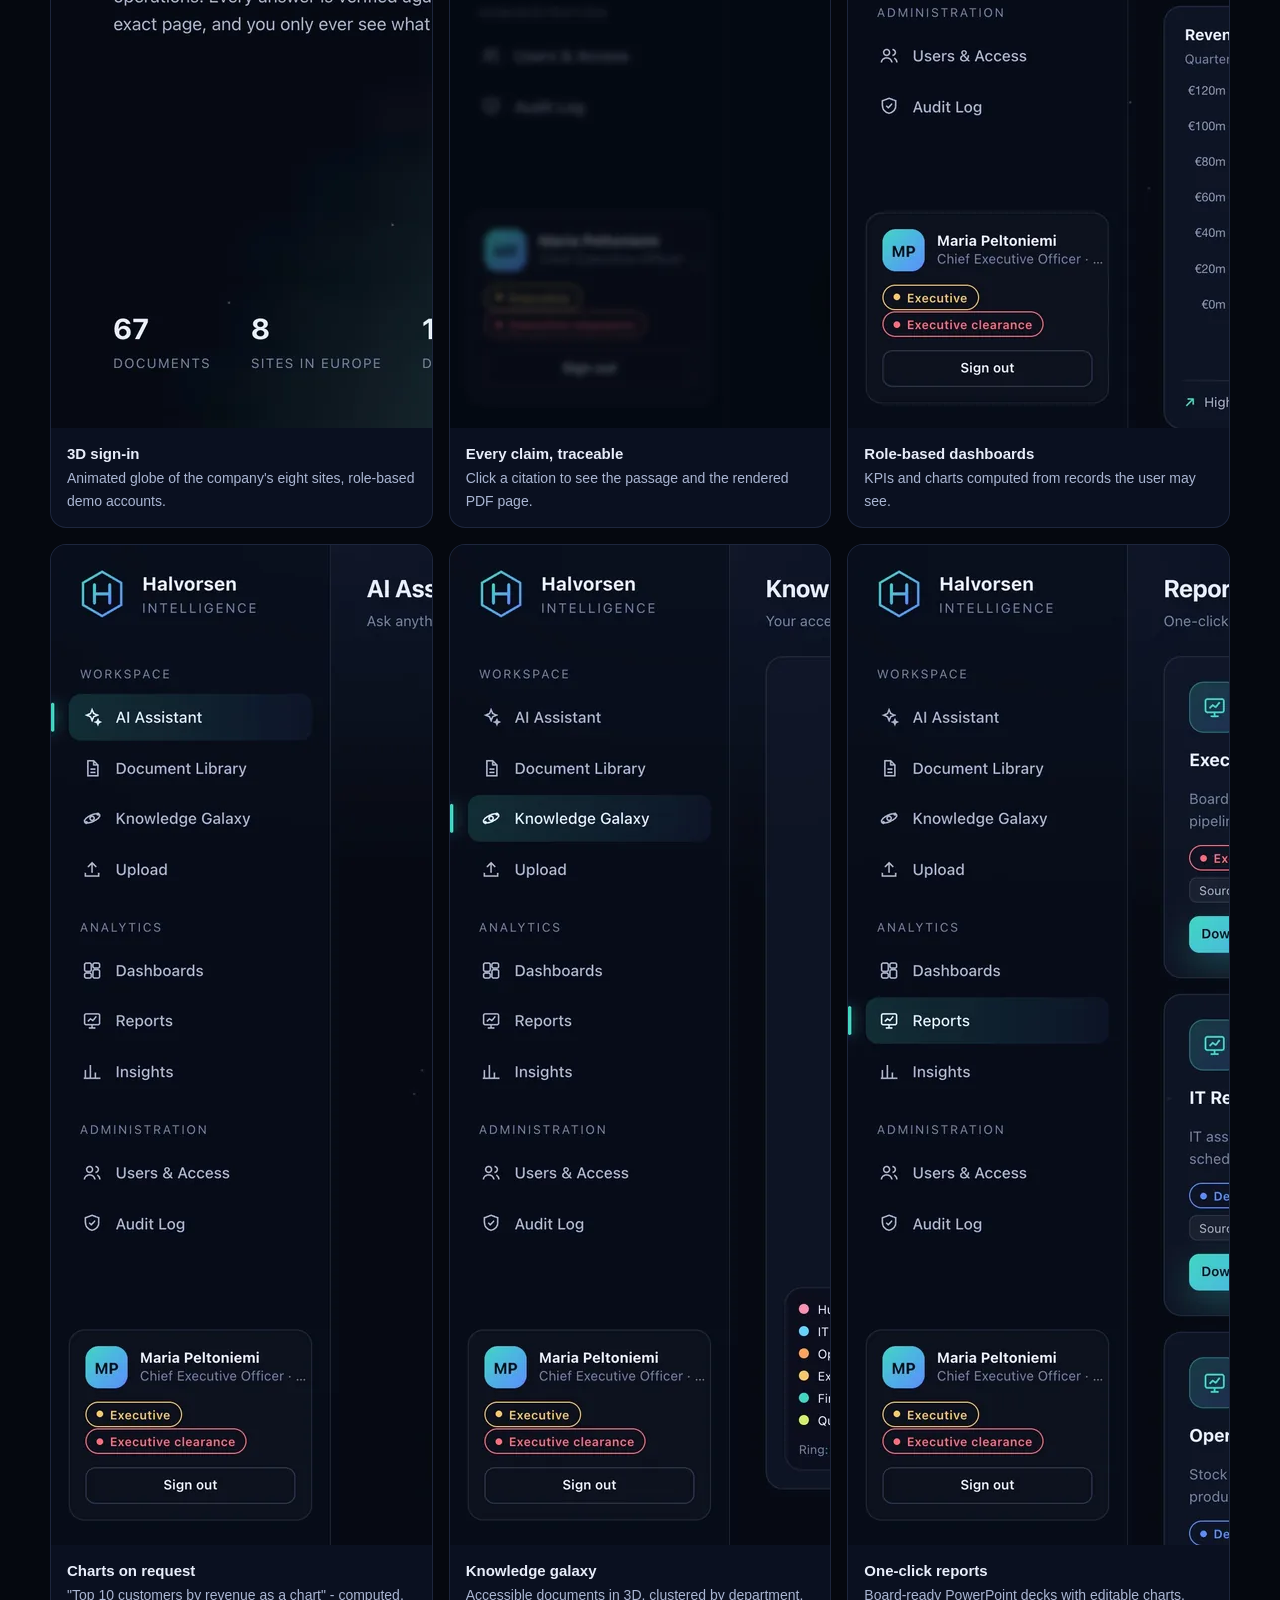
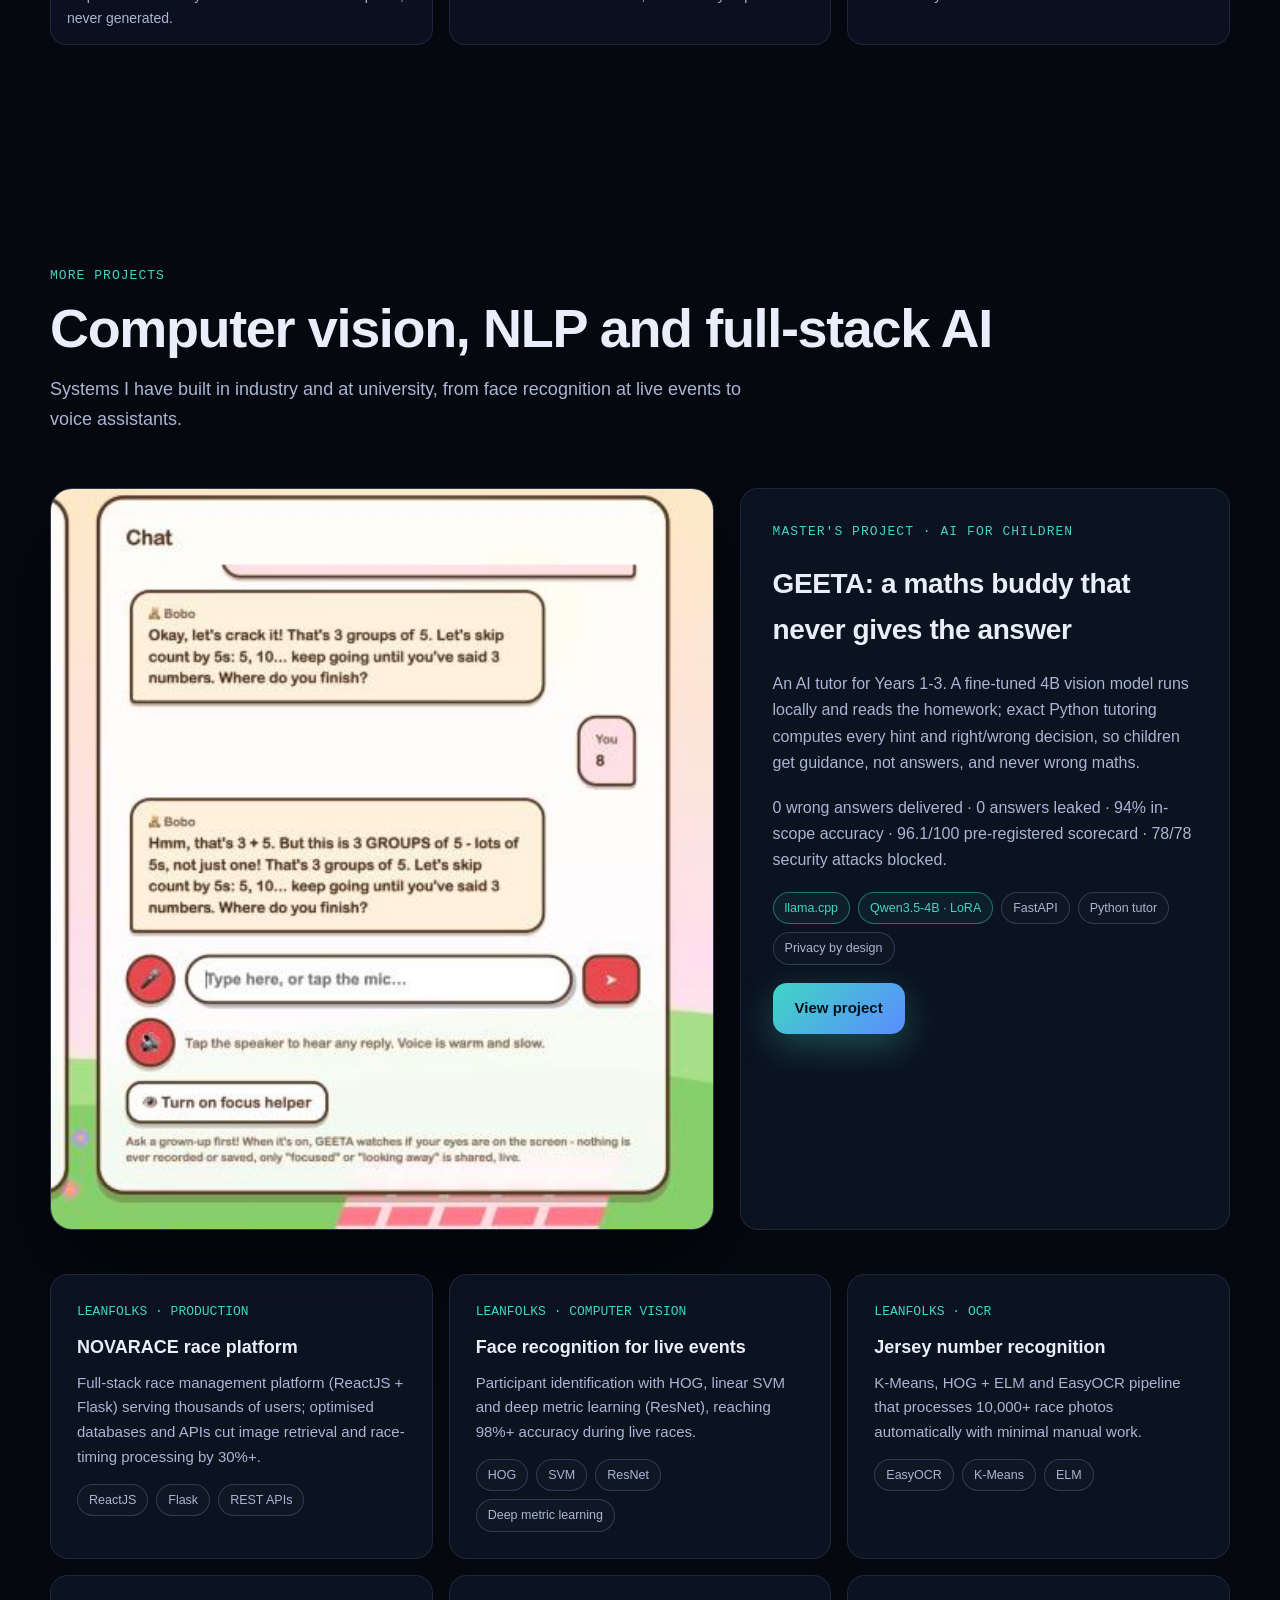
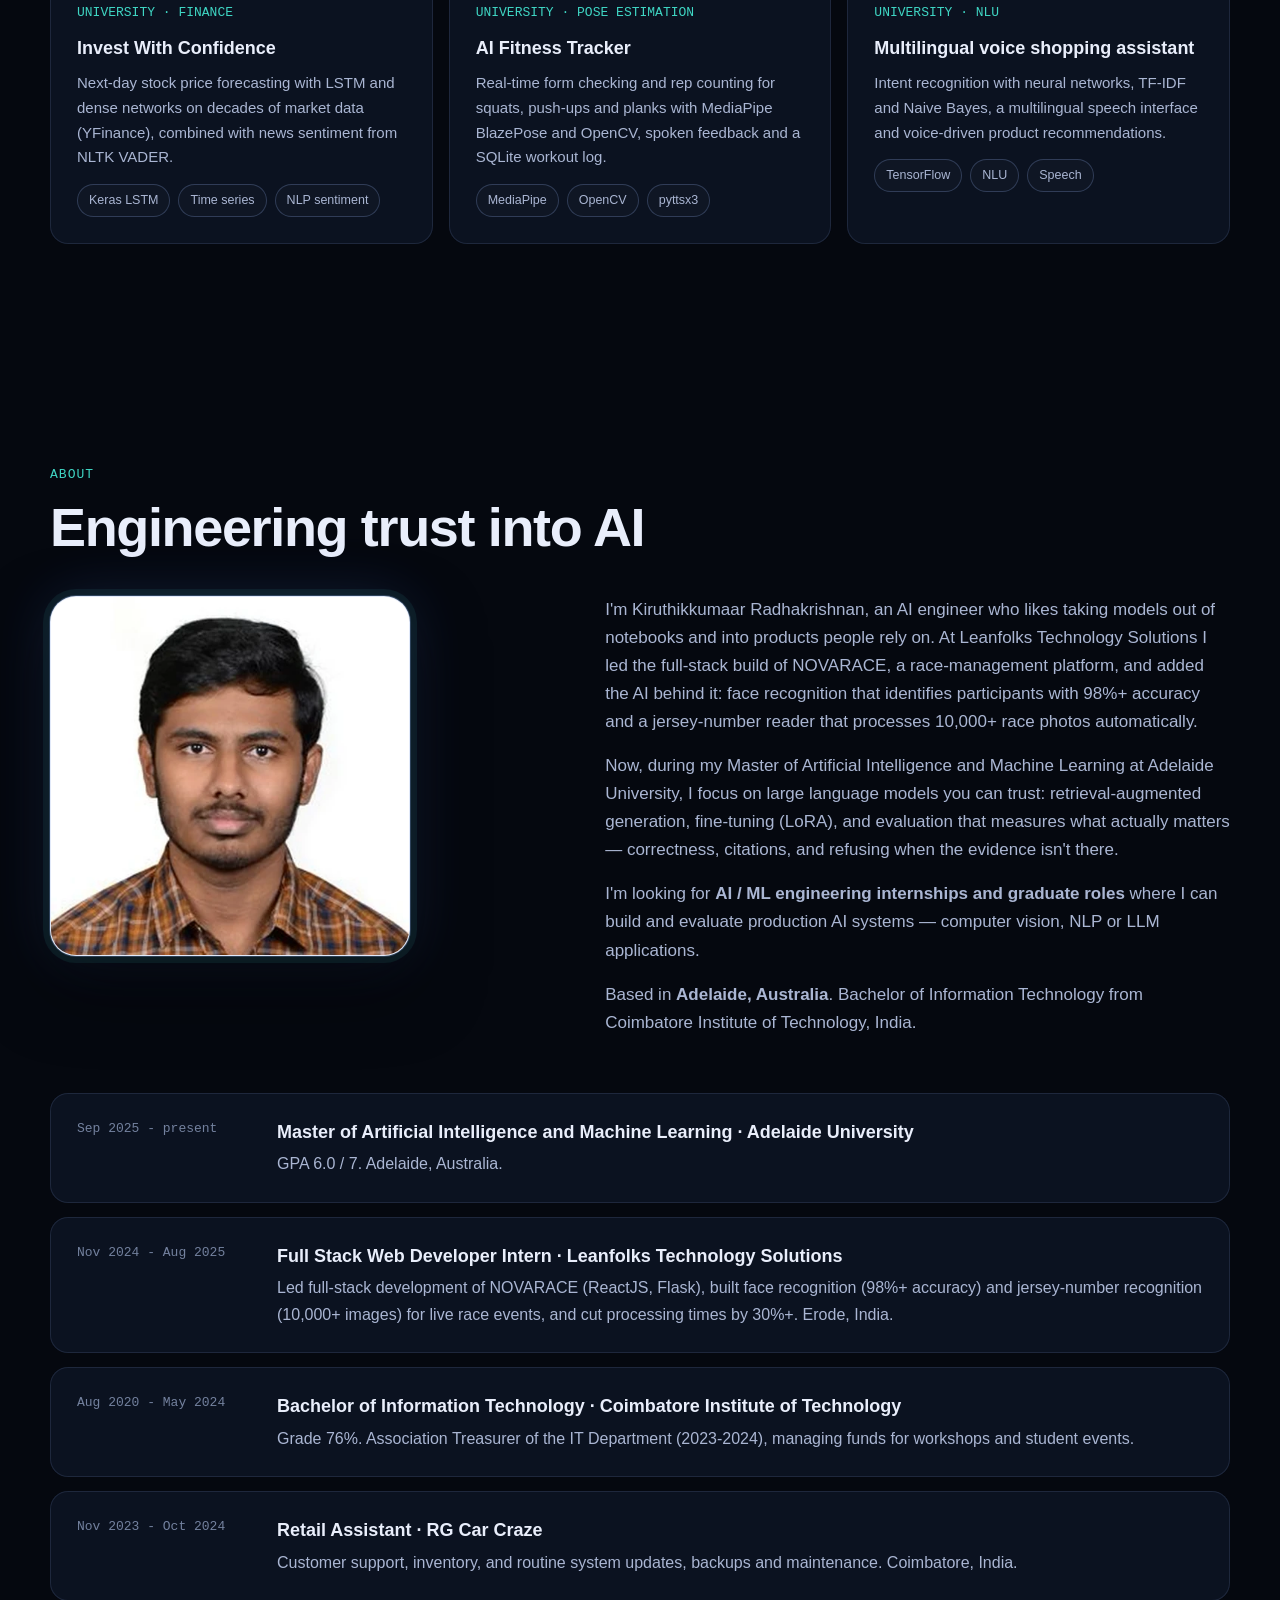
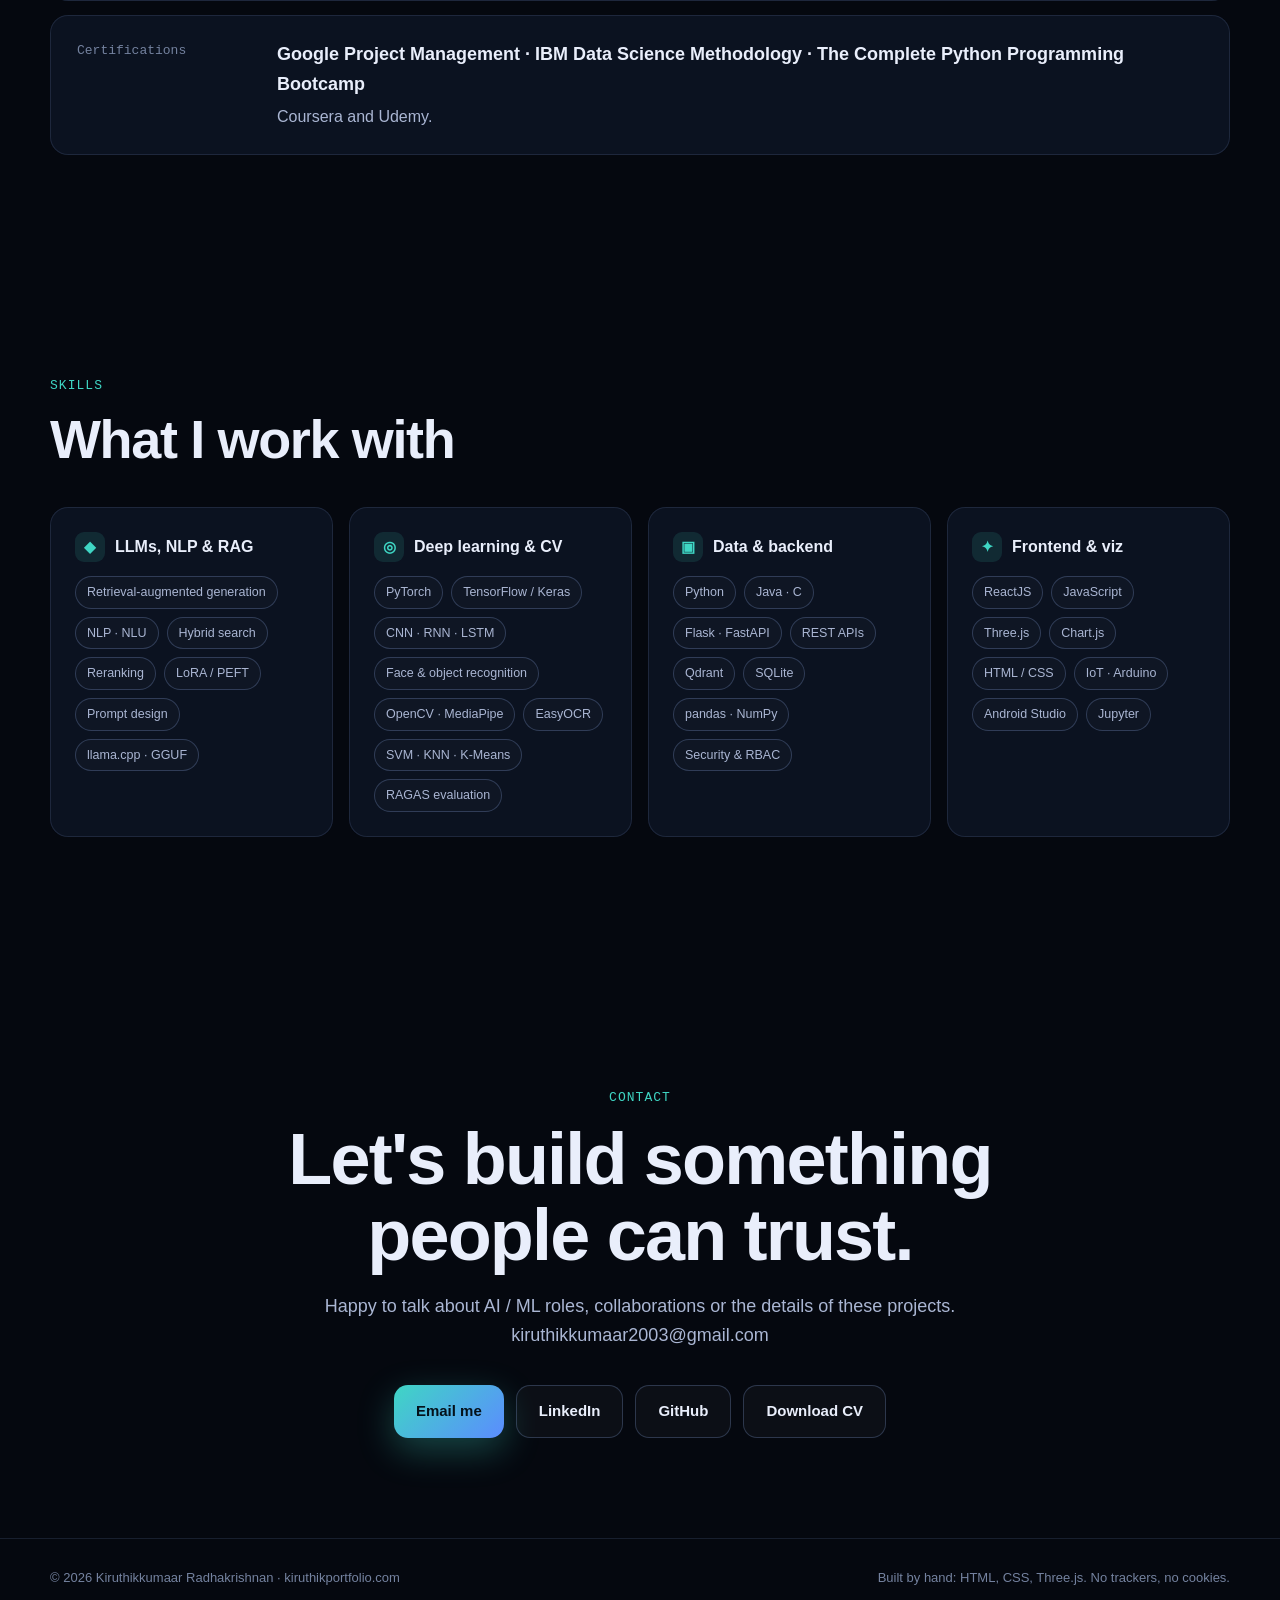
==== commit db1ceba2: "Fix: drop upgrade-insecure-requests while the site is served over HTTP It forced every stylesheet, s" ====
--- a/index.html
+++ b/index.html
@@ -2,7 +2,7 @@
 <html lang="en">
 <head>
 <meta charset="utf-8">
-<meta http-equiv="Content-Security-Policy" content="default-src 'self'; script-src 'self'; style-src 'self' 'unsafe-inline'; img-src 'self' data: blob:; font-src 'self'; connect-src 'self'; media-src 'self'; object-src 'none'; base-uri 'self'; form-action 'none'; upgrade-insecure-requests">
+<meta http-equiv="Content-Security-Policy" content="default-src 'self'; script-src 'self'; style-src 'self' 'unsafe-inline'; img-src 'self' data: blob:; font-src 'self'; connect-src 'self'; media-src 'self'; object-src 'none'; base-uri 'self'; form-action 'none'">
 <meta name="referrer" content="strict-origin-when-cross-origin">
 <meta name="viewport" content="width=device-width, initial-scale=1">
 <title>Kiruthikkumaar Radhakrishnan · AI &amp; ML Engineer</title>
